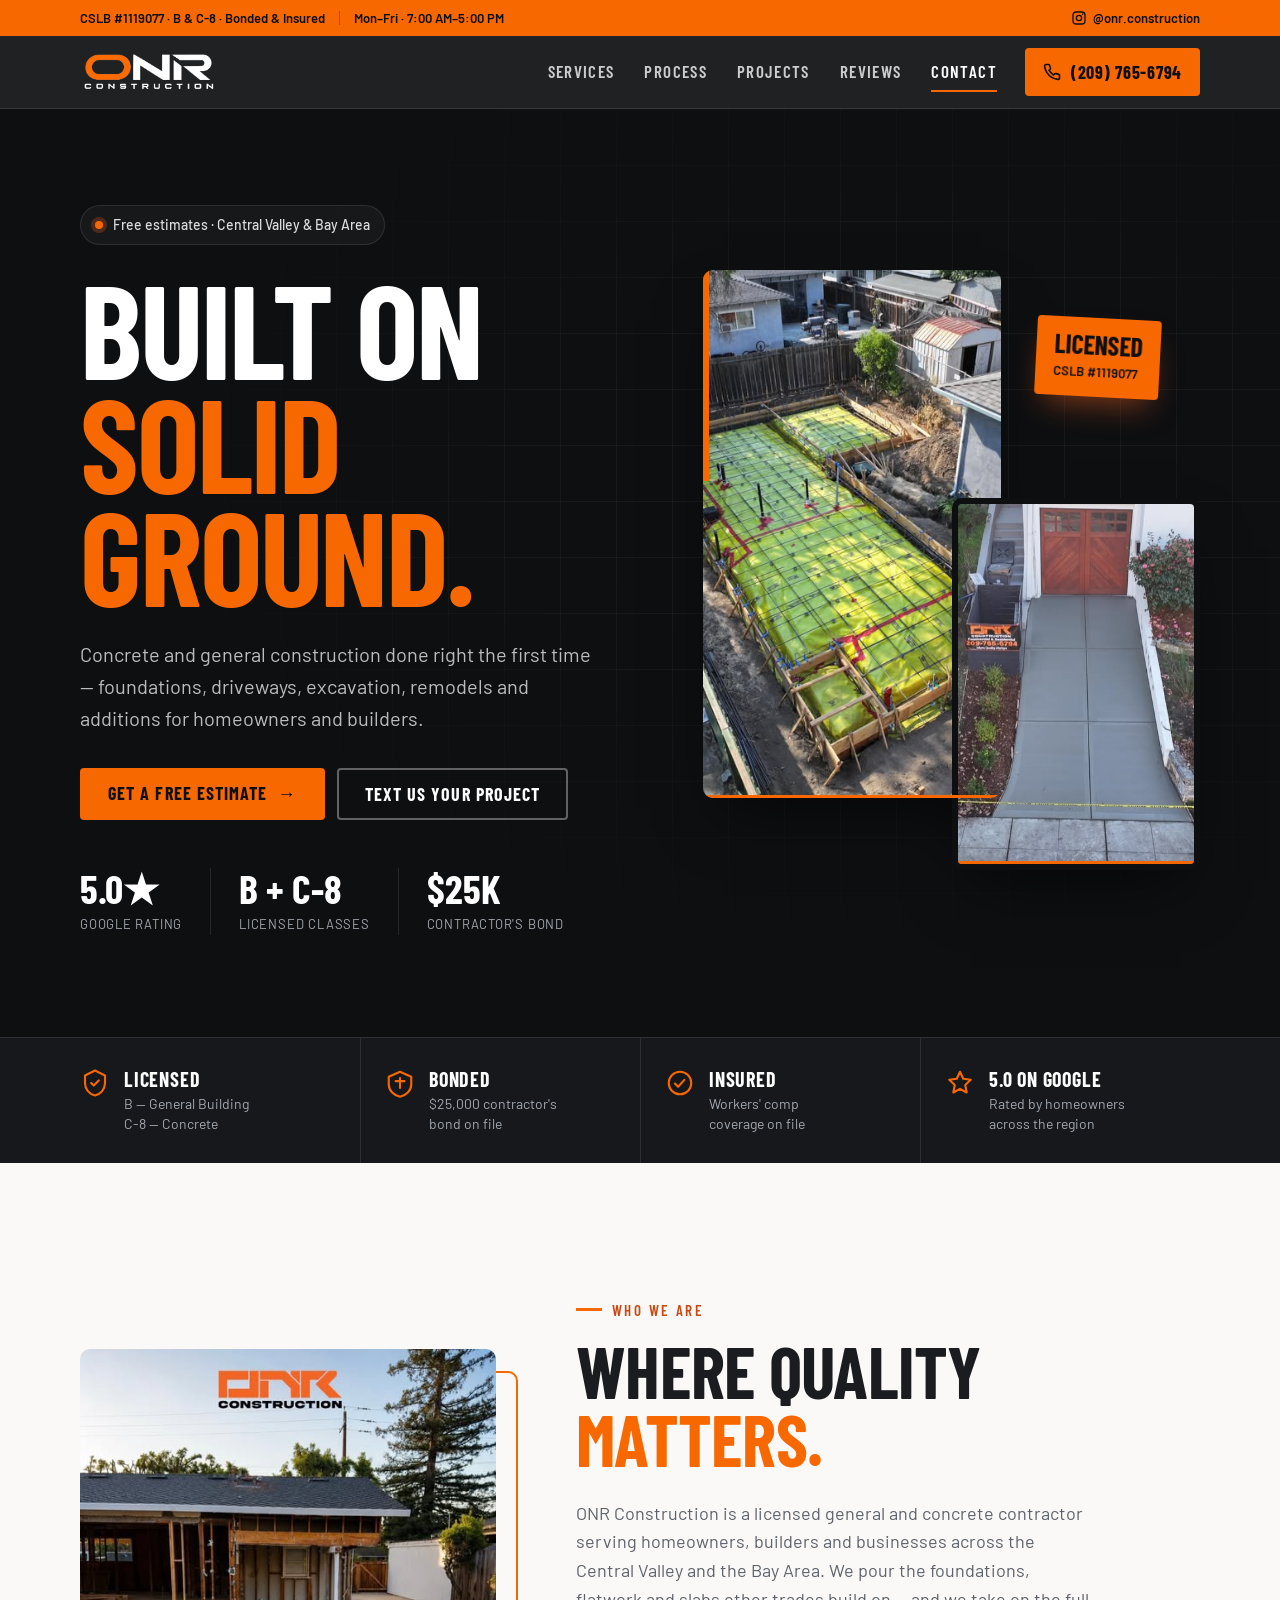
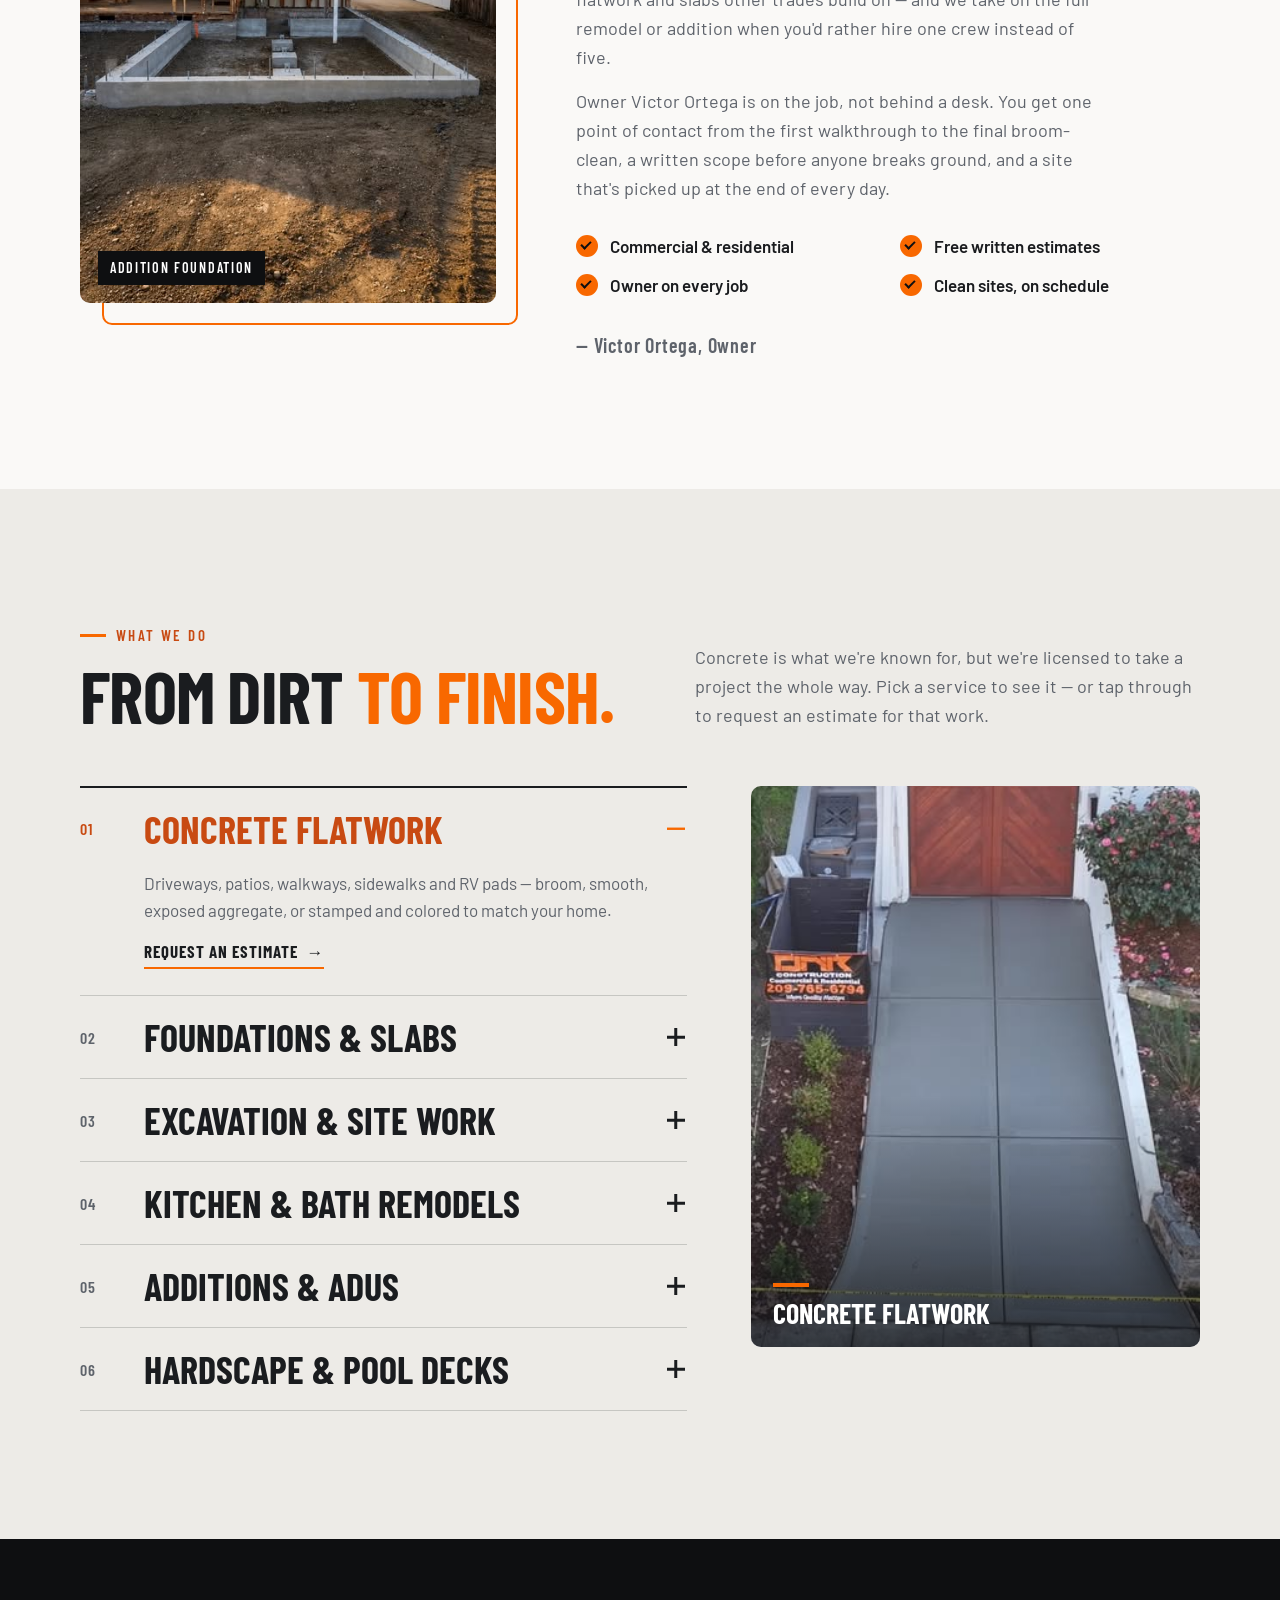
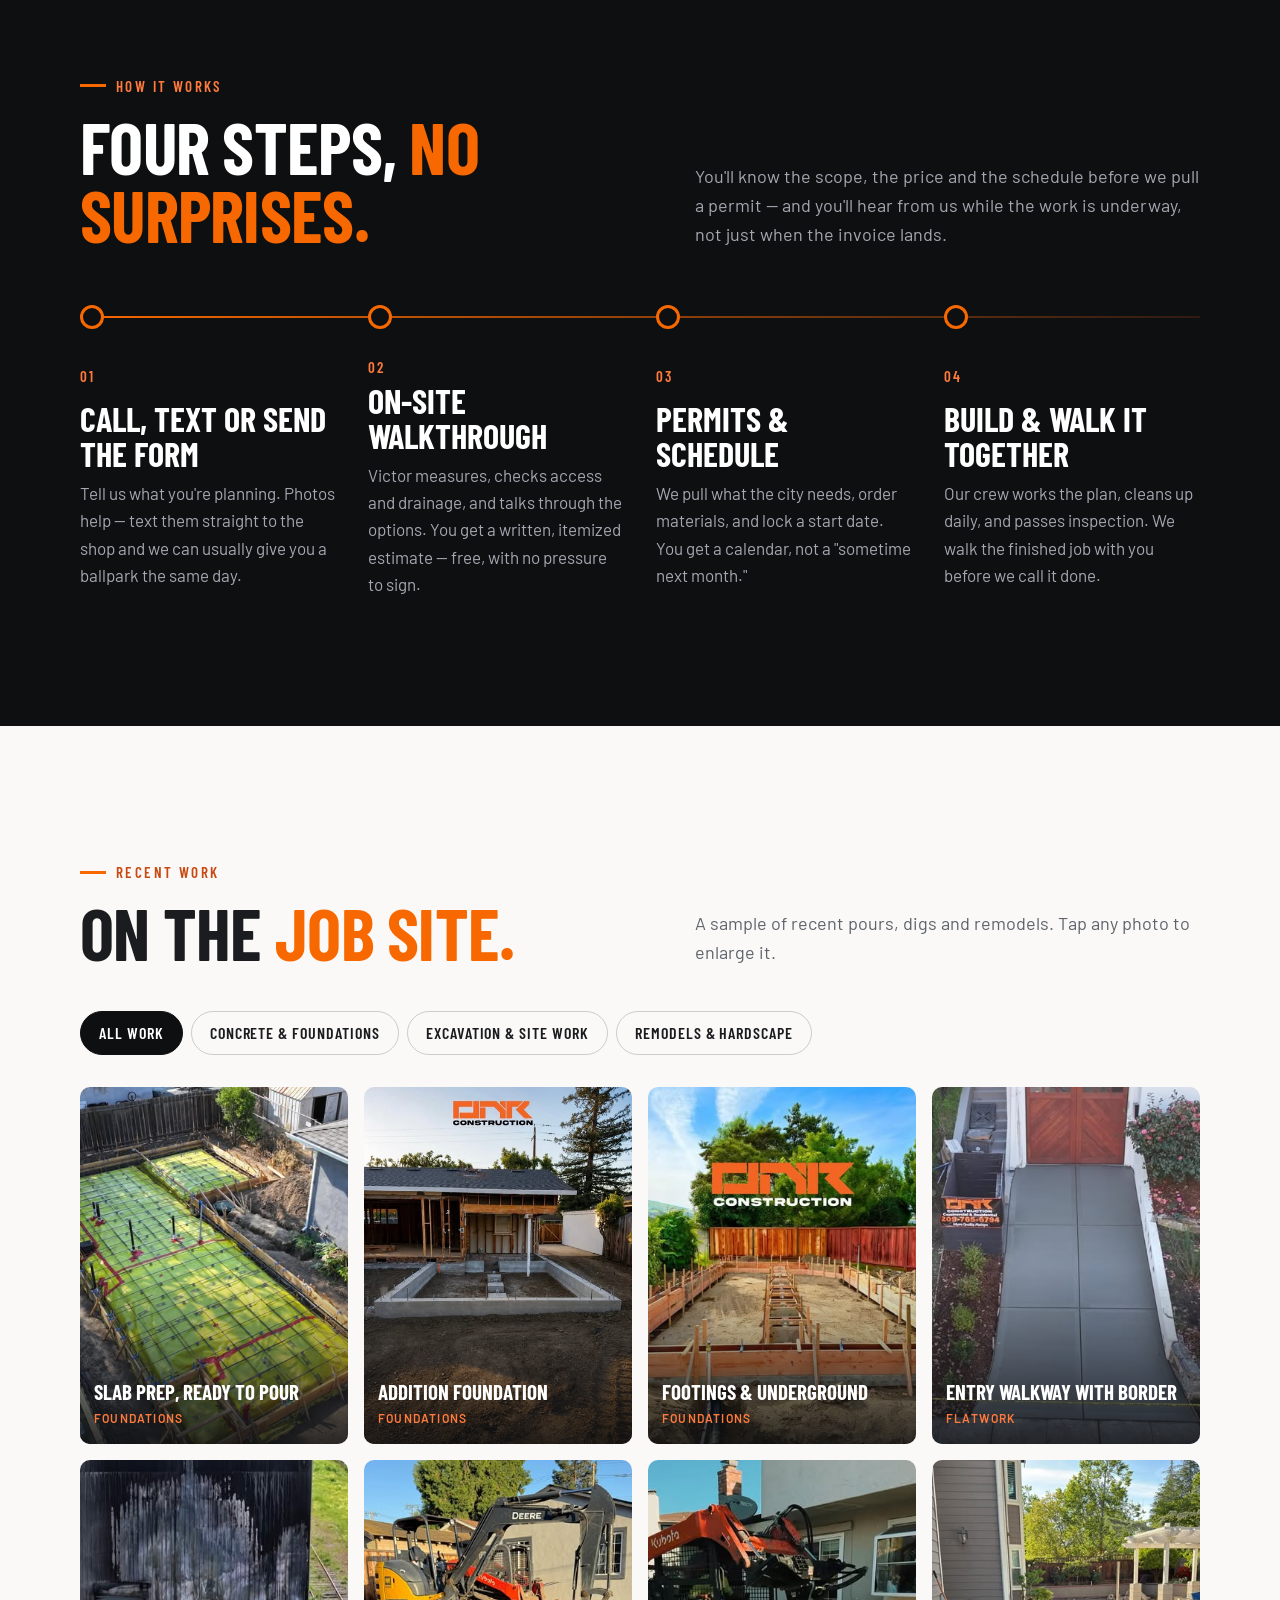
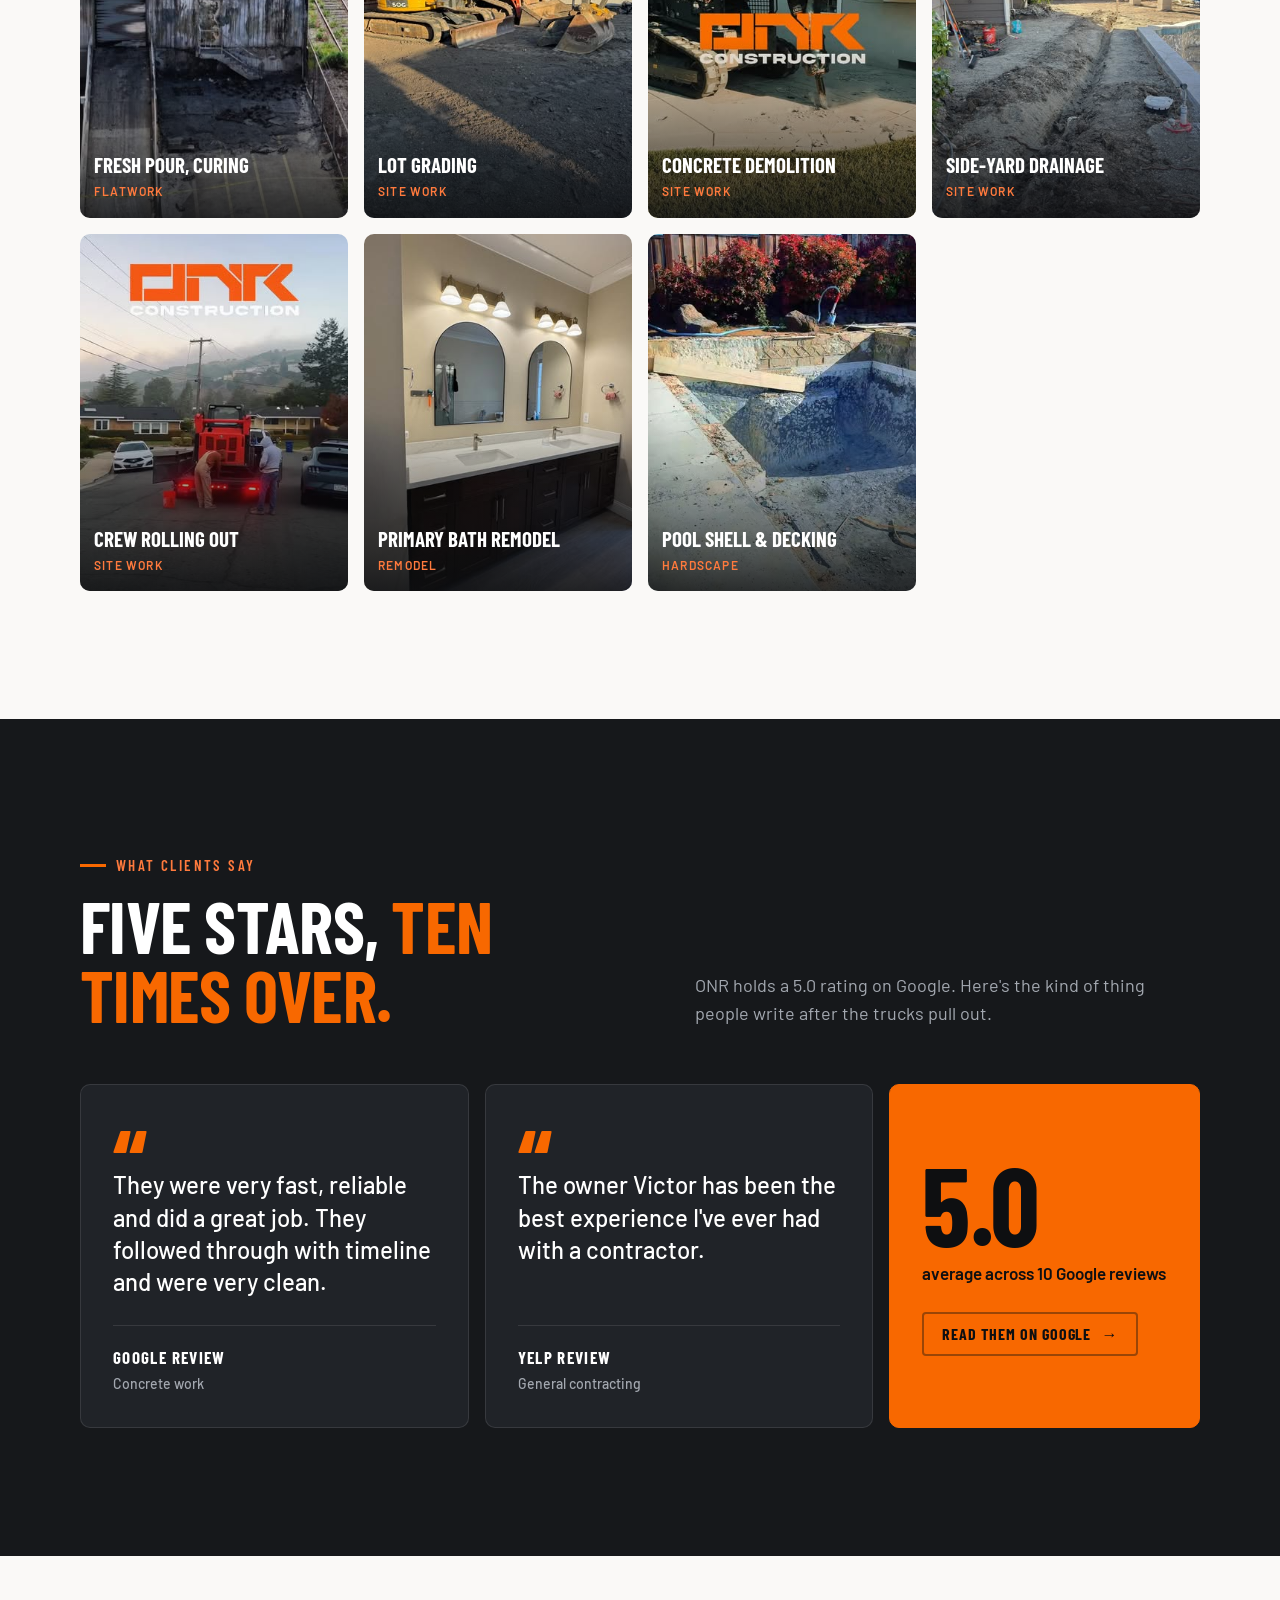
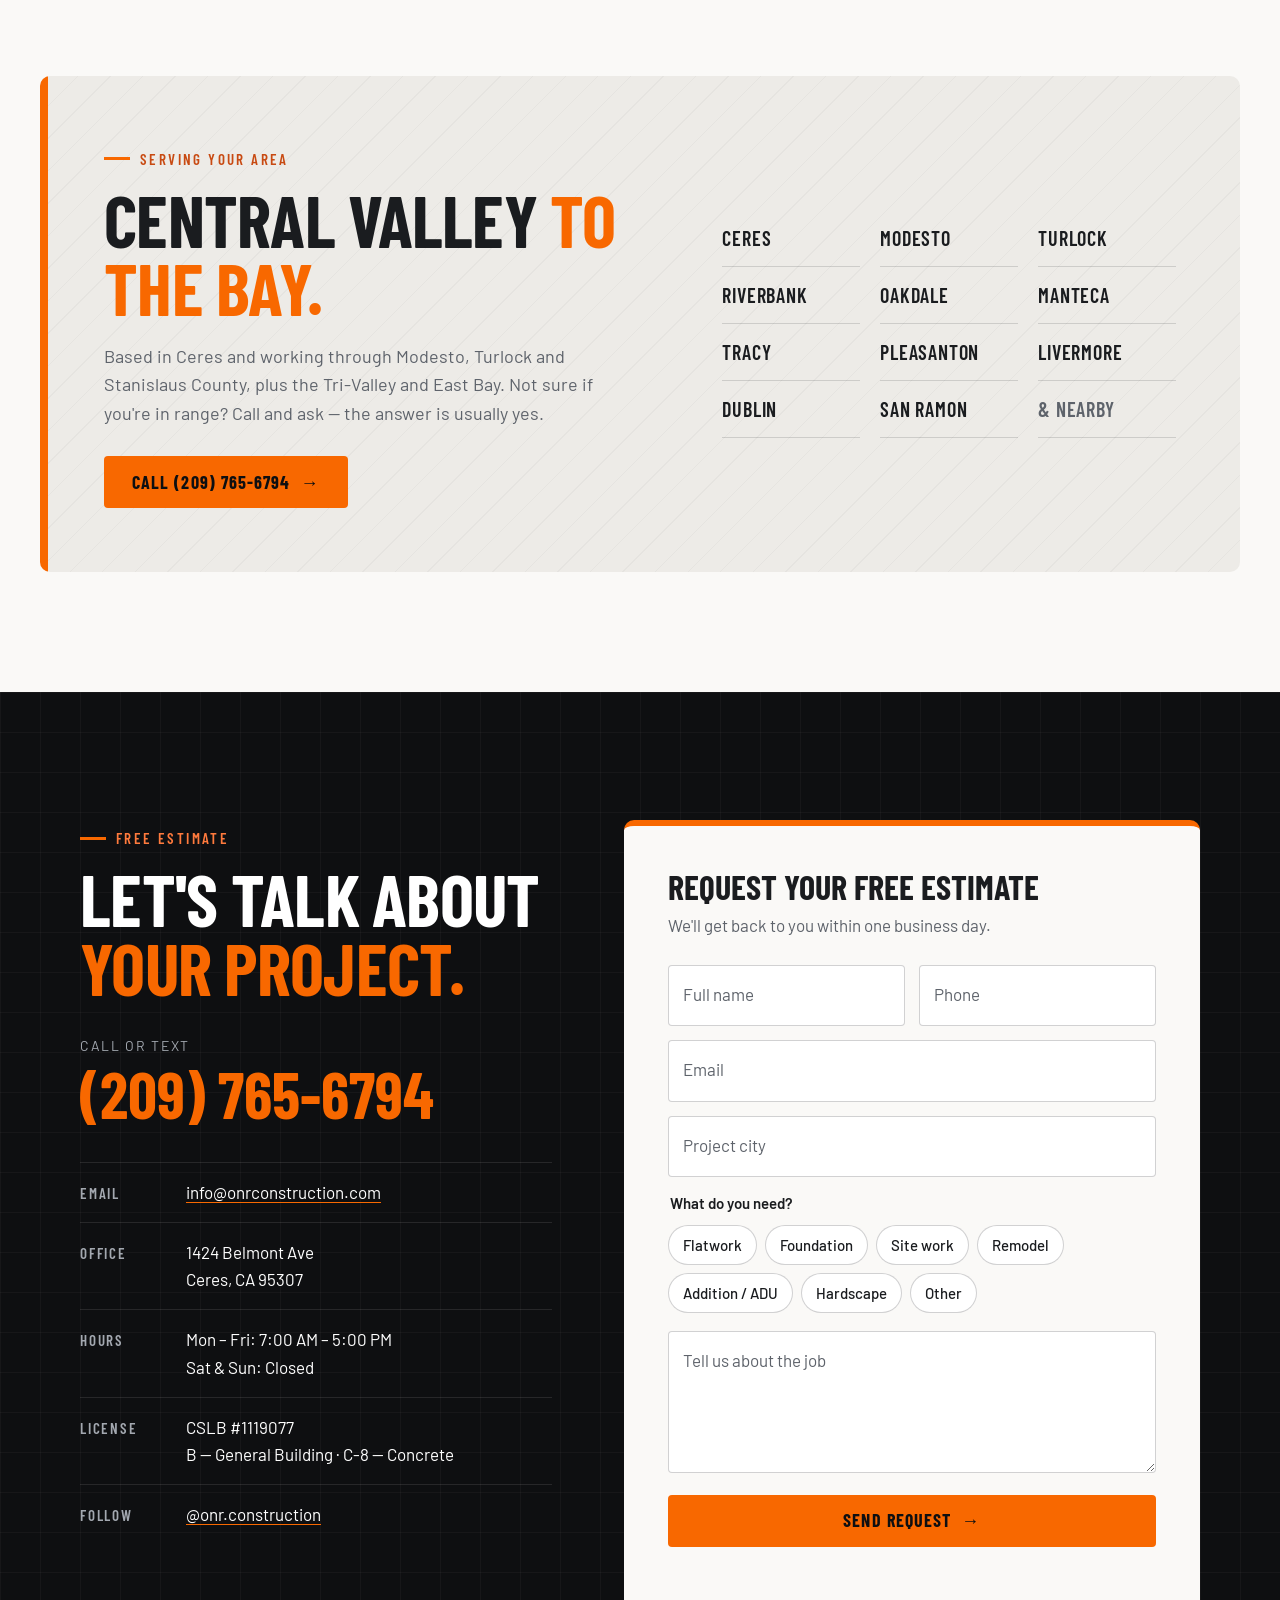
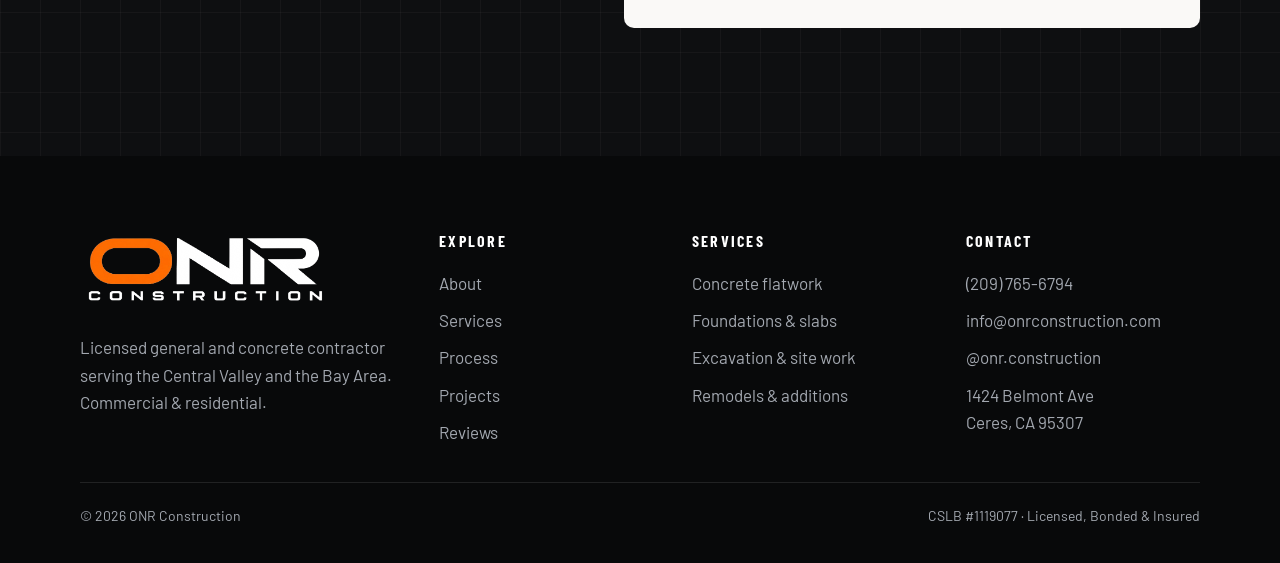
==== index.html @ 5b1f1607 "Use ONR's official logo Victor confirmed the signature logo over the Instagram one. Adds the supplie" ====
<!DOCTYPE html>
<html lang="en">
<head>
<meta charset="UTF-8">
<meta name="viewport" content="width=device-width, initial-scale=1.0">
<title>ONR Construction | Concrete &amp; General Contractor — Ceres, Modesto &amp; the Bay Area</title>
<meta name="description" content="Licensed, bonded and insured general and concrete contractor. Foundations, driveways, stamped concrete, excavation, remodels and additions across the Central Valley and Bay Area. CSLB #1119077. Call (209) 765-6794.">
<meta name="theme-color" content="#0E0F11">
<link rel="icon" href="images/brand/favicon.svg" type="image/svg+xml">
<link rel="preconnect" href="https://fonts.googleapis.com">
<link rel="preconnect" href="https://fonts.gstatic.com" crossorigin>
<link href="https://fonts.googleapis.com/css2?family=Barlow+Condensed:wght@500;600;700&family=Barlow:wght@400;500;600;700&display=swap" rel="stylesheet">
<link rel="stylesheet" href="style.css">
<script>document.documentElement.classList.add('js');</script>
</head>
<body>

<a class="skip-link" href="#main">Skip to content</a>

<!-- ═══════════ STICKY HEADER (utility bar + nav travel together) ═══════════ -->
<div class="topbar" id="topbar">

<div class="utility">
  <div class="wrap utility-inner">
    <span class="utility-lic">CSLB&nbsp;#1119077 &middot; B &amp; C-8 &middot; Bonded &amp; Insured</span>
    <span class="utility-sep" aria-hidden="true"></span>
    <span class="utility-hours">Mon&ndash;Fri &middot; 7:00 AM&ndash;5:00 PM</span>
    <a class="utility-ig" href="https://www.instagram.com/onr.construction/" target="_blank" rel="noopener">
      <svg viewBox="0 0 24 24" aria-hidden="true"><rect x="3" y="3" width="18" height="18" rx="5"/><circle cx="12" cy="12" r="4"/><circle cx="17.5" cy="6.5" r="1.2"/></svg>
      <span>@onr.construction</span>
    </a>
  </div>
</div>

<!-- ═══════════ NAV ═══════════ -->
<header class="nav" id="nav">
  <div class="wrap nav-inner">
    <a href="#top" class="brand" aria-label="ONR Construction, back to top">
      <img class="logo" src="images/brand/logo-white.png" alt="" width="865" height="289">
    </a>

    <nav class="nav-links" aria-label="Main">
      <a href="#services">Services</a>
      <a href="#process">Process</a>
      <a href="#projects">Projects</a>
      <a href="#reviews">Reviews</a>
      <a href="#contact">Contact</a>
    </nav>

    <a href="tel:+12097656794" class="nav-call">
      <svg viewBox="0 0 24 24" aria-hidden="true"><path d="M22 16.92v3a2 2 0 0 1-2.18 2 19.8 19.8 0 0 1-8.63-3.07 19.5 19.5 0 0 1-6-6A19.8 19.8 0 0 1 2.1 4.18 2 2 0 0 1 4.1 2h3a2 2 0 0 1 2 1.72c.13.96.36 1.9.7 2.81a2 2 0 0 1-.45 2.11L8.1 9.9a16 16 0 0 0 6 6l1.27-1.27a2 2 0 0 1 2.11-.45c.9.34 1.85.57 2.81.7A2 2 0 0 1 22 16.92z"/></svg>
      <span>(209) 765-6794</span>
    </a>

    <button class="menu-btn" id="menuBtn" aria-label="Open menu" aria-expanded="false" aria-controls="mobileMenu">
      <span></span><span></span><span></span>
    </button>
  </div>
</header>

</div><!-- /.topbar -->

<div class="mobile-menu" id="mobileMenu" hidden>
  <a href="#services">Services</a>
  <a href="#process">Process</a>
  <a href="#projects">Projects</a>
  <a href="#reviews">Reviews</a>
  <a href="#contact">Contact</a>
  <a href="tel:+12097656794" class="mobile-menu-call">Call (209) 765-6794</a>
</div>

<main id="main">

<!-- ═══════════ HERO ═══════════ -->
<section class="hero" id="top">
  <div class="hero-grid-lines" aria-hidden="true"></div>
  <div class="wrap hero-inner">

    <div class="hero-copy">
      <p class="chip hero-anim"><span class="dot"></span> Free estimates &middot; Central Valley &amp; Bay Area</p>
      <h1 class="hero-title hero-anim">
        <span class="line">Built on</span>
        <span class="line accent">solid ground.</span>
      </h1>
      <p class="hero-sub hero-anim">
        Concrete and general construction done right the first time &mdash; foundations, driveways,
        excavation, remodels and additions for homeowners and builders.
      </p>
      <div class="hero-actions hero-anim">
        <a href="#contact" class="btn btn-orange">Get a free estimate <span class="btn-arrow" aria-hidden="true">&rarr;</span></a>
        <a href="sms:+12097656794" class="btn btn-ghost">Text us your project</a>
      </div>

      <dl class="hero-stats hero-anim">
        <div><dt>5.0&#9733;</dt><dd>Google rating</dd></div>
        <div><dt>B&nbsp;+&nbsp;C-8</dt><dd>Licensed classes</dd></div>
        <div><dt>$25K</dt><dd>Contractor's bond</dd></div>
      </dl>
    </div>

    <div class="hero-art hero-anim">
      <!-- Slideshow: add or remove an <img> to change the rotation. First one loads eagerly. -->
      <figure class="hero-shot hero-shot-a">
        <div class="slides" id="slides" data-hold="6000">
          <img class="is-on" src="images/work/slab-rebar.jpg" alt="" loading="eager" fetchpriority="high">
          <img src="images/work/foundation-addition.jpg" alt="" loading="lazy">
          <img src="images/work/excavation.jpg" alt="" loading="lazy">
          <img src="images/work/footings-forms.jpg" alt="" loading="lazy">
          <img src="images/work/pool-shell.jpg" alt="" loading="lazy">
        </div>
        <span class="slides-bar" aria-hidden="true"><i></i></span>
        <button class="slides-toggle" id="slidesToggle" aria-label="Pause slideshow">
          <svg class="i-pause" viewBox="0 0 24 24" aria-hidden="true"><rect x="6" y="5" width="4" height="14" rx="1"/><rect x="14" y="5" width="4" height="14" rx="1"/></svg>
          <svg class="i-play" viewBox="0 0 24 24" aria-hidden="true"><path d="M7 5l12 7-12 7z"/></svg>
        </button>
      </figure>
      <figure class="hero-shot hero-shot-b">
        <div class="slides" data-hold="6000" data-offset="3000">
          <img class="is-on" src="images/work/walkway.jpg" alt="" loading="eager">
          <img src="images/work/bath-remodel.jpg" alt="" loading="lazy">
          <img src="images/work/demolition.jpg" alt="" loading="lazy">
          <img src="images/work/drainage.jpg" alt="" loading="lazy">
        </div>
        <span class="slides-bar" aria-hidden="true"><i></i></span>
      </figure>
      <span class="hero-badge">
        <strong>Licensed</strong>
        <em>CSLB #1119077</em>
      </span>
    </div>

  </div>
</section>

<!-- ═══════════ CREDENTIAL STRIP ═══════════ -->
<section class="creds" aria-label="Credentials">
  <div class="wrap creds-inner">
    <div class="cred">
      <svg viewBox="0 0 24 24" aria-hidden="true"><path d="M12 2l8 4v6c0 5-3.4 8.9-8 10-4.6-1.1-8-5-8-10V6z"/><path class="tick" d="M9 12l2 2 4-4"/></svg>
      <div><strong>Licensed</strong><span>B &mdash; General Building<br> C-8 &mdash; Concrete</span></div>
    </div>
    <div class="cred">
      <svg viewBox="0 0 24 24" aria-hidden="true"><path d="M3 7l9-4 9 4v6c0 5-3.8 8.9-9 10-5.2-1.1-9-5-9-10z"/><path class="tick" d="M12 8v8M8.5 10.5h7"/></svg>
      <div><strong>Bonded</strong><span>$25,000 contractor's<br> bond on file</span></div>
    </div>
    <div class="cred">
      <svg viewBox="0 0 24 24" aria-hidden="true"><circle cx="12" cy="12" r="9"/><path class="tick" d="M8 12.5l2.5 2.5 5-5.5"/></svg>
      <div><strong>Insured</strong><span>Workers' comp<br> coverage on file</span></div>
    </div>
    <div class="cred">
      <svg viewBox="0 0 24 24" aria-hidden="true"><path d="M12 3l2.6 5.6 6 .8-4.4 4.2 1.1 6-5.3-2.9-5.3 2.9 1.1-6L3.4 9.4l6-.8z"/></svg>
      <div><strong>5.0 on Google</strong><span>Rated by homeowners<br> across the region</span></div>
    </div>
  </div>
</section>

<!-- ═══════════ ABOUT ═══════════ -->
<section class="about wrap" id="about">
  <div class="about-media reveal">
    <img src="images/work/foundation-addition.jpg" alt="Freshly poured concrete foundation and stem walls for a home addition" loading="lazy">
    <span class="about-tag">Addition foundation</span>
  </div>
  <div class="about-copy">
    <p class="eyebrow reveal">Who we are</p>
    <h2 class="section-title reveal">Where quality <em>matters.</em></h2>
    <p class="lede reveal">
      ONR Construction is a licensed general and concrete contractor serving homeowners,
      builders and businesses across the Central Valley and the Bay Area. We pour the
      foundations, flatwork and slabs other trades build on &mdash; and we take on the full
      remodel or addition when you'd rather hire one crew instead of five.
    </p>
    <p class="lede reveal">
      Owner Victor Ortega is on the job, not behind a desk. You get one point of contact
      from the first walkthrough to the final broom-clean, a written scope before anyone
      breaks ground, and a site that's picked up at the end of every day.
    </p>
    <ul class="about-points reveal">
      <li><span aria-hidden="true"></span>Commercial &amp; residential</li>
      <li><span aria-hidden="true"></span>Free written estimates</li>
      <li><span aria-hidden="true"></span>Owner on every job</li>
      <li><span aria-hidden="true"></span>Clean sites, on schedule</li>
    </ul>
    <p class="signoff reveal">&mdash; Victor Ortega, Owner</p>
  </div>
</section>

<!-- ═══════════ SERVICES ═══════════ -->
<section class="services" id="services">
  <div class="wrap">
    <div class="section-head reveal">
      <div>
        <p class="eyebrow">What we do</p>
        <h2 class="section-title">From dirt <em>to finish.</em></h2>
      </div>
      <p class="section-lede">
        Concrete is what we're known for, but we're licensed to take a project the whole way.
        Pick a service to see it &mdash; or tap through to request an estimate for that work.
      </p>
    </div>

    <div class="svc" id="svc">
      <ol class="svc-list" id="svcList">
        <li class="svc-item is-active" data-img="images/work/walkway.jpg" data-service="Concrete Flatwork">
          <button type="button" class="svc-btn" aria-expanded="true">
            <span class="svc-num">01</span>
            <span class="svc-name">Concrete Flatwork</span>
            <span class="svc-plus" aria-hidden="true"></span>
          </button>
          <div class="svc-panel"><div class="svc-panel-inner">
            <p>Driveways, patios, walkways, sidewalks and RV pads &mdash; broom, smooth, exposed
               aggregate, or stamped and colored to match your home.</p>
            <a href="#contact" class="svc-cta" data-service="Concrete Flatwork">Request an estimate <span aria-hidden="true">&rarr;</span></a>
          </div></div>
        </li>
        <li class="svc-item" data-img="images/work/slab-rebar.jpg" data-service="Foundations &amp; Slabs">
          <button type="button" class="svc-btn" aria-expanded="false">
            <span class="svc-num">02</span>
            <span class="svc-name">Foundations &amp; Slabs</span>
            <span class="svc-plus" aria-hidden="true"></span>
          </button>
          <div class="svc-panel"><div class="svc-panel-inner">
            <p>Footings, stem walls, grade beams and slab-on-grade. Formed, tied, vapor-barriered
               and inspected &mdash; ready for framing on the day we said it would be.</p>
            <a href="#contact" class="svc-cta" data-service="Foundations &amp; Slabs">Request an estimate <span aria-hidden="true">&rarr;</span></a>
          </div></div>
        </li>
        <li class="svc-item" data-img="images/work/excavation.jpg" data-service="Excavation &amp; Site Work">
          <button type="button" class="svc-btn" aria-expanded="false">
            <span class="svc-num">03</span>
            <span class="svc-name">Excavation &amp; Site Work</span>
            <span class="svc-plus" aria-hidden="true"></span>
          </button>
          <div class="svc-panel"><div class="svc-panel-inner">
            <p>Grading, trenching, underground utilities, drainage, demolition and haul-off.
               Our own excavator and skid steers, so the schedule is ours to keep.</p>
            <a href="#contact" class="svc-cta" data-service="Excavation &amp; Site Work">Request an estimate <span aria-hidden="true">&rarr;</span></a>
          </div></div>
        </li>
        <li class="svc-item" data-img="images/work/bath-remodel.jpg" data-service="Kitchen &amp; Bath Remodels">
          <button type="button" class="svc-btn" aria-expanded="false">
            <span class="svc-num">04</span>
            <span class="svc-name">Kitchen &amp; Bath Remodels</span>
            <span class="svc-plus" aria-hidden="true"></span>
          </button>
          <div class="svc-panel"><div class="svc-panel-inner">
            <p>Full gut-and-rebuild or a targeted refresh &mdash; layout, cabinetry, tile,
               counters, lighting and fixtures, coordinated end to end.</p>
            <a href="#contact" class="svc-cta" data-service="Kitchen &amp; Bath Remodels">Request an estimate <span aria-hidden="true">&rarr;</span></a>
          </div></div>
        </li>
        <li class="svc-item" data-img="images/work/footings-forms.jpg" data-service="Additions &amp; ADUs">
          <button type="button" class="svc-btn" aria-expanded="false">
            <span class="svc-num">05</span>
            <span class="svc-name">Additions &amp; ADUs</span>
            <span class="svc-plus" aria-hidden="true"></span>
          </button>
          <div class="svc-panel"><div class="svc-panel-inner">
            <p>Room additions, garage conversions and accessory dwelling units &mdash; from the
               foundation up, with permits and inspections handled.</p>
            <a href="#contact" class="svc-cta" data-service="Additions &amp; ADUs">Request an estimate <span aria-hidden="true">&rarr;</span></a>
          </div></div>
        </li>
        <li class="svc-item" data-img="images/work/pool-shell.jpg" data-service="Hardscape &amp; Pool Decks">
          <button type="button" class="svc-btn" aria-expanded="false">
            <span class="svc-num">06</span>
            <span class="svc-name">Hardscape &amp; Pool Decks</span>
            <span class="svc-plus" aria-hidden="true"></span>
          </button>
          <div class="svc-panel"><div class="svc-panel-inner">
            <p>Retaining walls, steps, footings for patio covers, and the concrete decking
               that finishes a pool or outdoor living space.</p>
            <a href="#contact" class="svc-cta" data-service="Hardscape &amp; Pool Decks">Request an estimate <span aria-hidden="true">&rarr;</span></a>
          </div></div>
        </li>
      </ol>

      <div class="svc-preview reveal" aria-hidden="true">
        <img id="svcImg" src="images/work/walkway.jpg" alt="">
        <span class="svc-preview-label" id="svcLabel">Concrete Flatwork</span>
      </div>
    </div>
  </div>
</section>

<!-- ═══════════ PROCESS ═══════════ -->
<section class="process" id="process">
  <div class="wrap">
    <div class="section-head reveal">
      <div>
        <p class="eyebrow eyebrow-light">How it works</p>
        <h2 class="section-title">Four steps, <em>no surprises.</em></h2>
      </div>
      <p class="section-lede">
        You'll know the scope, the price and the schedule before we pull a permit &mdash;
        and you'll hear from us while the work is underway, not just when the invoice lands.
      </p>
    </div>

    <ol class="timeline">
      <li class="tl-item reveal">
        <span class="tl-dot" aria-hidden="true"></span>
        <span class="tl-num">01</span>
        <div class="tl-body">
          <h3>Call, text or send the form</h3>
          <p>Tell us what you're planning. Photos help &mdash; text them straight to the shop and
             we can usually give you a ballpark the same day.</p>
        </div>
      </li>
      <li class="tl-item reveal">
        <span class="tl-dot" aria-hidden="true"></span>
        <span class="tl-num">02</span>
        <div class="tl-body">
          <h3>On-site walkthrough</h3>
          <p>Victor measures, checks access and drainage, and talks through the options. You get a
             written, itemized estimate &mdash; free, with no pressure to sign.</p>
        </div>
      </li>
      <li class="tl-item reveal">
        <span class="tl-dot" aria-hidden="true"></span>
        <span class="tl-num">03</span>
        <div class="tl-body">
          <h3>Permits &amp; schedule</h3>
          <p>We pull what the city needs, order materials, and lock a start date. You get a
             calendar, not a "sometime next month."</p>
        </div>
      </li>
      <li class="tl-item reveal">
        <span class="tl-dot" aria-hidden="true"></span>
        <span class="tl-num">04</span>
        <div class="tl-body">
          <h3>Build &amp; walk it together</h3>
          <p>Our crew works the plan, cleans up daily, and passes inspection. We walk the finished
             job with you before we call it done.</p>
        </div>
      </li>
    </ol>
  </div>
</section>

<!-- ═══════════ PROJECTS ═══════════ -->
<!-- Photos live in images/work/. To add one: drop the jpg in, copy a .proj block, set
     data-cat to concrete | sitework | remodel, and update the src, alt and caption. -->
<section class="projects" id="projects">
  <div class="wrap">
    <div class="section-head reveal">
      <div>
        <p class="eyebrow">Recent work</p>
        <h2 class="section-title">On the <em>job site.</em></h2>
      </div>
      <p class="section-lede">A sample of recent pours, digs and remodels. Tap any photo to enlarge it.</p>
    </div>

    <div class="filters reveal" role="group" aria-label="Filter projects">
      <button class="filter is-on" data-cat="all">All work</button>
      <button class="filter" data-cat="concrete">Concrete &amp; Foundations</button>
      <button class="filter" data-cat="sitework">Excavation &amp; Site Work</button>
      <button class="filter" data-cat="remodel">Remodels &amp; Hardscape</button>
    </div>

    <div class="proj-grid" id="projGrid">
      <button class="proj reveal" data-cat="concrete" data-full="images/work/slab-rebar.jpg">
        <img src="images/work/slab-rebar.jpg" alt="Aerial view of a formed slab with rebar grid and vapor barrier ready for a pour" loading="lazy">
        <span class="proj-cap"><strong>Slab prep, ready to pour</strong><em>Foundations</em></span>
      </button>
      <button class="proj reveal" data-cat="concrete" data-full="images/work/foundation-addition.jpg">
        <img src="images/work/foundation-addition.jpg" alt="Poured concrete foundation and stem walls for a home addition" loading="lazy">
        <span class="proj-cap"><strong>Addition foundation</strong><em>Foundations</em></span>
      </button>
      <button class="proj reveal" data-cat="concrete" data-full="images/work/footings-forms.jpg">
        <img src="images/work/footings-forms.jpg" alt="Formed footings with rebar and underground plumbing before a foundation pour" loading="lazy">
        <span class="proj-cap"><strong>Footings &amp; underground</strong><em>Foundations</em></span>
      </button>
      <button class="proj reveal" data-cat="concrete" data-full="images/work/walkway.jpg">
        <img src="images/work/walkway.jpg" alt="Finished concrete walkway with a contrasting brick-red border alongside a house" loading="lazy">
        <span class="proj-cap"><strong>Entry walkway with border</strong><em>Flatwork</em></span>
      </button>
      <button class="proj reveal" data-cat="concrete" data-full="images/work/fresh-pour.jpg">
        <img src="images/work/fresh-pour.jpg" alt="Freshly placed concrete curing between forms on a sloped site" loading="lazy">
        <span class="proj-cap"><strong>Fresh pour, curing</strong><em>Flatwork</em></span>
      </button>
      <button class="proj reveal" data-cat="sitework" data-full="images/work/excavation.jpg">
        <img src="images/work/excavation.jpg" alt="Excavator and skid steer grading a residential lot" loading="lazy">
        <span class="proj-cap"><strong>Lot grading</strong><em>Site work</em></span>
      </button>
      <button class="proj reveal" data-cat="sitework" data-full="images/work/demolition.jpg">
        <img src="images/work/demolition.jpg" alt="Track loader with a hydraulic breaker attachment removing old concrete beside a house" loading="lazy">
        <span class="proj-cap"><strong>Concrete demolition</strong><em>Site work</em></span>
      </button>
      <button class="proj reveal" data-cat="sitework" data-full="images/work/drainage.jpg">
        <img src="images/work/drainage.jpg" alt="Side yard trenched for drainage lines next to a patio cover" loading="lazy">
        <span class="proj-cap"><strong>Side-yard drainage</strong><em>Site work</em></span>
      </button>
      <button class="proj reveal" data-cat="sitework" data-full="images/work/site-crew.jpg">
        <img src="images/work/site-crew.jpg" alt="ONR Construction crew loading a skid steer on a residential street" loading="lazy">
        <span class="proj-cap"><strong>Crew rolling out</strong><em>Site work</em></span>
      </button>
      <button class="proj reveal" data-cat="remodel" data-full="images/work/bath-remodel.jpg">
        <img src="images/work/bath-remodel.jpg" alt="Remodeled bathroom with a double vanity, dark cabinetry and arched mirrors" loading="lazy">
        <span class="proj-cap"><strong>Primary bath remodel</strong><em>Remodel</em></span>
      </button>
      <button class="proj reveal" data-cat="remodel" data-full="images/work/pool-shell.jpg">
        <img src="images/work/pool-shell.jpg" alt="Pool shell and raised bond beam under construction in a backyard" loading="lazy">
        <span class="proj-cap"><strong>Pool shell &amp; decking</strong><em>Hardscape</em></span>
      </button>
    </div>
    <p class="proj-empty" id="projEmpty" hidden>Nothing in that category yet &mdash; check back soon.</p>
  </div>
</section>

<!-- ═══════════ REVIEWS ═══════════ -->
<!-- These two quotes are excerpts from real published reviews (Google and Yelp).
     Victor should confirm the wording and add reviewer first names before this goes live. -->
<section class="reviews" id="reviews">
  <div class="wrap">
    <div class="section-head reveal">
      <div>
        <p class="eyebrow eyebrow-light">What clients say</p>
        <h2 class="section-title">Five stars, <em>ten times over.</em></h2>
      </div>
      <p class="section-lede">
        ONR holds a 5.0 rating on Google. Here's the kind of thing people write after the
        trucks pull out.
      </p>
    </div>

    <div class="quotes">
      <figure class="quote reveal">
        <span class="quote-mark" aria-hidden="true">&ldquo;</span>
        <blockquote><p>They were very fast, reliable and did a great job. They followed through with timeline and were very clean.</p></blockquote>
        <figcaption>Google review <span>Concrete work</span></figcaption>
      </figure>
      <figure class="quote reveal">
        <span class="quote-mark" aria-hidden="true">&ldquo;</span>
        <blockquote><p>The owner Victor has been the best experience I've ever had with a contractor.</p></blockquote>
        <figcaption>Yelp review <span>General contracting</span></figcaption>
      </figure>
      <figure class="quote quote-cta reveal">
        <p class="quote-cta-big">5.0</p>
        <p class="quote-cta-sub">average across 10 Google reviews</p>
        <a class="btn btn-ghost btn-sm" href="https://g.co/kgs/r6RykFx" target="_blank" rel="noopener">Read them on Google <span aria-hidden="true">&rarr;</span></a>
      </figure>
    </div>
  </div>
</section>

<!-- ═══════════ CTA BAND ═══════════ -->
<section class="band">
  <div class="wrap band-inner reveal">
    <div class="band-copy">
      <p class="eyebrow">Serving your area</p>
      <h2 class="section-title">Central Valley <em>to the Bay.</em></h2>
      <p class="section-lede">
        Based in Ceres and working through Modesto, Turlock and Stanislaus County, plus
        the Tri-Valley and East Bay. Not sure if you're in range? Call and ask &mdash; the
        answer is usually yes.
      </p>
      <a href="tel:+12097656794" class="btn btn-orange">Call (209) 765-6794 <span class="btn-arrow" aria-hidden="true">&rarr;</span></a>
    </div>
    <ul class="band-areas">
      <li>Ceres</li><li>Modesto</li><li>Turlock</li><li>Riverbank</li>
      <li>Oakdale</li><li>Manteca</li><li>Tracy</li><li>Pleasanton</li>
      <li>Livermore</li><li>Dublin</li><li>San Ramon</li><li>&amp; nearby</li>
    </ul>
  </div>
</section>

<!-- ═══════════ CONTACT ═══════════ -->
<section class="contact" id="contact">
  <div class="wrap contact-grid">

    <div class="contact-info reveal">
      <p class="eyebrow eyebrow-light">Free estimate</p>
      <h2 class="section-title">Let's talk about <em>your project.</em></h2>
      <p class="call-label">Call or text</p>
      <a class="call-number" href="tel:+12097656794">(209) 765-6794</a>

      <dl class="contact-list">
        <div><dt>Email</dt><dd><a href="mailto:info@onrconstruction.com">info@onrconstruction.com</a></dd></div>
        <div><dt>Office</dt><dd>1424 Belmont Ave<br>Ceres, CA 95307</dd></div>
        <div><dt>Hours</dt><dd>Mon &ndash; Fri: 7:00 AM &ndash; 5:00 PM<br>Sat &amp; Sun: Closed</dd></div>
        <div><dt>License</dt><dd>CSLB #1119077<br>B &mdash; General Building &middot; C-8 &mdash; Concrete</dd></div>
        <div><dt>Follow</dt><dd><a href="https://www.instagram.com/onr.construction/" target="_blank" rel="noopener">@onr.construction</a></dd></div>
      </dl>
    </div>

    <!-- Submissions are emailed via FormSubmit (formsubmit.co).
         Set FORM_EMAIL in script.js to the address that should receive them. -->
    <form class="form-card reveal" id="contactForm" novalidate>
      <h3>Request your free estimate</h3>
      <p class="form-note">We'll get back to you within one business day.</p>

      <input type="text" name="_honey" class="hp" tabindex="-1" autocomplete="off" aria-hidden="true">

      <div class="field-row">
        <div class="field">
          <input id="f-name" name="Name" type="text" placeholder=" " autocomplete="name" required>
          <label for="f-name">Full name</label>
        </div>
        <div class="field">
          <input id="f-phone" name="Phone" type="tel" placeholder=" " autocomplete="tel">
          <label for="f-phone">Phone</label>
        </div>
      </div>

      <div class="field">
        <input id="f-email" name="email" type="email" placeholder=" " autocomplete="email" required>
        <label for="f-email">Email</label>
      </div>

      <div class="field">
        <input id="f-city" name="City" type="text" placeholder=" " autocomplete="address-level2">
        <label for="f-city">Project city</label>
      </div>

      <fieldset class="pills">
        <legend>What do you need?</legend>
        <label><input type="radio" name="Service" value="Concrete Flatwork"><span>Flatwork</span></label>
        <label><input type="radio" name="Service" value="Foundations &amp; Slabs"><span>Foundation</span></label>
        <label><input type="radio" name="Service" value="Excavation &amp; Site Work"><span>Site work</span></label>
        <label><input type="radio" name="Service" value="Kitchen &amp; Bath Remodels"><span>Remodel</span></label>
        <label><input type="radio" name="Service" value="Additions &amp; ADUs"><span>Addition / ADU</span></label>
        <label><input type="radio" name="Service" value="Hardscape &amp; Pool Decks"><span>Hardscape</span></label>
        <label><input type="radio" name="Service" value="Other"><span>Other</span></label>
      </fieldset>

      <div class="field">
        <textarea id="f-message" name="Message" rows="4" placeholder=" "></textarea>
        <label for="f-message">Tell us about the job</label>
      </div>

      <button type="submit" class="btn btn-orange btn-block" id="formButton">Send request <span class="btn-arrow" aria-hidden="true">&rarr;</span></button>
      <p class="form-status" id="formStatus" role="status"></p>
    </form>

  </div>
</section>

</main>

<!-- ═══════════ FOOTER ═══════════ -->
<footer class="footer">
  <div class="wrap">
    <div class="footer-top">
      <div class="footer-brand">
        <img class="logo logo-lg" src="images/brand/logo-white.png" alt="ONR Construction" width="865" height="289">
        <p>Licensed general and concrete contractor serving the Central Valley and the Bay Area. Commercial &amp; residential.</p>
      </div>
      <div class="footer-col">
        <h4>Explore</h4>
        <a href="#about">About</a>
        <a href="#services">Services</a>
        <a href="#process">Process</a>
        <a href="#projects">Projects</a>
        <a href="#reviews">Reviews</a>
      </div>
      <div class="footer-col">
        <h4>Services</h4>
        <a href="#services">Concrete flatwork</a>
        <a href="#services">Foundations &amp; slabs</a>
        <a href="#services">Excavation &amp; site work</a>
        <a href="#services">Remodels &amp; additions</a>
      </div>
      <div class="footer-col">
        <h4>Contact</h4>
        <a href="tel:+12097656794">(209) 765-6794</a>
        <a href="mailto:info@onrconstruction.com">info@onrconstruction.com</a>
        <a href="https://www.instagram.com/onr.construction/" target="_blank" rel="noopener">@onr.construction</a>
        <span>1424 Belmont Ave<br>Ceres, CA 95307</span>
      </div>
    </div>

    <div class="footer-bottom">
      <span>&copy; <span id="year">2026</span> ONR Construction</span>
      <span>CSLB #1119077 &middot; Licensed, Bonded &amp; Insured</span>
    </div>
  </div>
</footer>

<!-- Mobile quick actions -->
<div class="action-bar" id="actionBar">
  <a href="tel:+12097656794"><svg viewBox="0 0 24 24" aria-hidden="true"><path d="M22 16.92v3a2 2 0 0 1-2.18 2 19.8 19.8 0 0 1-8.63-3.07 19.5 19.5 0 0 1-6-6A19.8 19.8 0 0 1 2.1 4.18 2 2 0 0 1 4.1 2h3a2 2 0 0 1 2 1.72c.13.96.36 1.9.7 2.81a2 2 0 0 1-.45 2.11L8.1 9.9a16 16 0 0 0 6 6l1.27-1.27a2 2 0 0 1 2.11-.45c.9.34 1.85.57 2.81.7A2 2 0 0 1 22 16.92z"/></svg>Call</a>
  <a href="sms:+12097656794"><svg viewBox="0 0 24 24" aria-hidden="true"><path d="M21 15a2 2 0 0 1-2 2H7l-4 4V5a2 2 0 0 1 2-2h14a2 2 0 0 1 2 2z"/></svg>Text</a>
  <a href="#contact" class="action-main">Free estimate</a>
</div>

<!-- Photo viewer -->
<dialog class="viewer" id="viewer" aria-label="Project photo">
  <img id="viewerImg" src="" alt="">
  <p class="viewer-cap" id="viewerCap"></p>
  <button class="viewer-btn viewer-close" id="viewerClose" aria-label="Close">&#10005;</button>
  <button class="viewer-btn viewer-prev" id="viewerPrev" aria-label="Previous photo">&larr;</button>
  <button class="viewer-btn viewer-next" id="viewerNext" aria-label="Next photo">&rarr;</button>
</dialog>

<script src="script.js"></script>
</body>
</html>
---- style.css ----
/* ─────────────────────────────────────────────
   ONR Construction
   Brand colors live here. Orange is sampled from the ONR logo.
   ───────────────────────────────────────────── */
:root {
  --orange: #F86800;   /* sampled from the official logo file */
  --orange-hi: #FF7A3D;      /* orange text on dark backgrounds */
  --orange-deep: #C84A12;    /* orange text on light backgrounds */
  --ink: #0E0F11;
  --ink-2: #16181B;
  --ink-3: #202328;
  --line-dark: rgba(255,255,255,.1);
  --concrete: #EDEBE7;       /* warm light section background */
  --concrete-2: #E2DFD9;
  --paper: #FAF9F7;
  --text: #1A1C1F;
  --muted: #5E636B;
  --muted-light: #A3A8B0;
  --white: #fff;

  --display: "Barlow Condensed", "Arial Narrow", sans-serif;
  --body: "Barlow", system-ui, -apple-system, "Segoe UI", sans-serif;

  --wrap: 1200px;
  --gutter: clamp(16px, 4vw, 40px);
  --radius: 4px;
  --radius-lg: 10px;
  --ease: cubic-bezier(.2,.7,.2,1);
}

*, *::before, *::after { box-sizing: border-box; }
html { scroll-behavior: smooth; scroll-padding-top: 116px; -webkit-text-size-adjust: 100%; }
body {
  margin: 0;
  background: var(--paper);
  color: var(--text);
  font-family: var(--body);
  font-size: 17px;
  line-height: 1.6;
  -webkit-font-smoothing: antialiased;
  overflow-x: hidden;
}
img { display: block; max-width: 100%; }
a { color: inherit; }
button { font: inherit; color: inherit; cursor: pointer; }
:focus-visible { outline: 3px solid var(--orange); outline-offset: 3px; }

.wrap { width: 100%; max-width: var(--wrap); margin: 0 auto; padding: 0 var(--gutter); }

.skip-link {
  position: absolute; left: 12px; top: -60px; z-index: 200;
  background: var(--orange); color: var(--ink); padding: 10px 16px; font-weight: 700;
}
.skip-link:focus { top: 12px; }

/* ── Type ─────────────────────────────── */
.eyebrow {
  display: inline-flex; align-items: center; gap: 10px;
  margin: 0 0 14px;
  font-family: var(--display); font-weight: 600;
  font-size: 15px; letter-spacing: .16em; text-transform: uppercase;
  color: var(--orange-deep);
}
.eyebrow::before { content: ""; width: 26px; height: 3px; background: var(--orange); }
.eyebrow-light { color: var(--orange-hi); }

.section-title {
  margin: 0;
  font-family: var(--display); font-weight: 700;
  font-size: clamp(40px, 6vw, 72px);
  line-height: .95; letter-spacing: -.01em; text-transform: uppercase;
}
.section-title em { font-style: normal; color: var(--orange); }

.section-lede, .lede { margin: 0; color: var(--muted); font-size: 18px; max-width: 52ch; }

.section-head {
  display: grid; gap: 22px 60px; align-items: end;
  grid-template-columns: 1fr;
  margin-bottom: clamp(36px, 5vw, 56px);
}
@media (min-width: 900px) { .section-head { grid-template-columns: 1.1fr 1fr; } }

/* ── Buttons ──────────────────────────── */
.btn {
  display: inline-flex; align-items: center; justify-content: center; gap: 10px;
  min-height: 52px; padding: 0 26px;
  border: 2px solid transparent; border-radius: var(--radius);
  font-family: var(--display); font-weight: 700; font-size: 18px;
  letter-spacing: .06em; text-transform: uppercase; text-decoration: none;
  transition: background .2s, color .2s, border-color .2s, transform .2s var(--ease);
}
.btn:active { transform: translateY(1px); }
.btn-arrow { transition: transform .25s var(--ease); }
.btn:hover .btn-arrow { transform: translateX(4px); }
.btn-orange { background: var(--orange); color: var(--ink); }
.btn-orange:hover { background: var(--orange-hi); }
.btn-ghost { border-color: rgba(255,255,255,.35); color: var(--white); }
.btn-ghost:hover { border-color: var(--white); background: rgba(255,255,255,.06); }
.btn-sm { min-height: 44px; padding: 0 18px; font-size: 16px; }
.btn-block { width: 100%; }

/* ── Utility bar ──────────────────────── */
.utility { background: var(--orange); color: var(--ink); font-size: 13px; font-weight: 600; }
.utility-inner { display: flex; align-items: center; gap: 14px; min-height: 36px; }
.utility-sep { width: 1px; height: 14px; background: rgba(14,15,17,.3); }
.utility-ig { margin-left: auto; display: inline-flex; align-items: center; gap: 6px; text-decoration: none; }
.utility-ig:hover span { text-decoration: underline; }
.utility-ig svg { width: 16px; height: 16px; fill: none; stroke: currentColor; stroke-width: 2; }
.utility-ig svg circle:last-child { fill: currentColor; stroke: none; }
@media (max-width: 760px) {
  /* on phones the hours matter more than the license line, which the creds strip repeats */
  .utility-lic, .utility-sep { display: none; }
  .utility-hours { font-size: 12px; }
}
@media (max-width: 400px) { .utility-ig span { display: none; } }

/* ── Sticky header (utility bar + nav move together) ── */
.topbar { position: sticky; top: 0; z-index: 100; }

/* ── Nav ──────────────────────────────── */
.nav {
  background: rgba(14,15,17,.92);
  -webkit-backdrop-filter: saturate(140%) blur(12px);
  backdrop-filter: saturate(140%) blur(12px);
  border-bottom: 1px solid var(--line-dark);
  color: var(--white);
}
.nav-inner { display: flex; align-items: center; gap: 28px; min-height: 72px; }
.brand { text-decoration: none; display: flex; align-items: center; }

/* 46px keeps the "CONSTRUCTION" line legible; below ~40px it turns to mush */
.logo { display: block; width: auto; height: 46px; }
.logo-lg { height: 84px; }
@media (max-width: 520px) { .logo { height: 40px; } }

.nav-links { display: none; gap: 30px; margin-left: auto; }
.nav-links a {
  position: relative; text-decoration: none;
  font-family: var(--display); font-weight: 600; font-size: 17px;
  letter-spacing: .08em; text-transform: uppercase; color: rgba(255,255,255,.78);
  padding: 6px 0;
}
.nav-links a::after {
  content: ""; position: absolute; left: 0; right: 100%; bottom: 0; height: 2px;
  background: var(--orange); transition: right .25s var(--ease);
}
.nav-links a:hover, .nav-links a.is-current { color: var(--white); }
.nav-links a:hover::after, .nav-links a.is-current::after { right: 0; }

.nav-call {
  display: none; align-items: center; gap: 10px;
  padding: 10px 18px; border-radius: var(--radius);
  background: var(--orange); color: var(--ink); text-decoration: none;
  font-family: var(--display); font-weight: 700; font-size: 18px; letter-spacing: .04em;
  transition: background .2s;
}
.nav-call:hover { background: var(--orange-hi); }
.nav-call svg { width: 18px; height: 18px; fill: none; stroke: currentColor; stroke-width: 2.2; stroke-linecap: round; stroke-linejoin: round; }

.menu-btn {
  margin-left: auto; width: 46px; height: 46px;
  display: grid; place-content: center; gap: 5px;
  background: transparent; border: 1px solid var(--line-dark); border-radius: var(--radius);
}
.menu-btn span { display: block; width: 20px; height: 2px; background: var(--white); transition: transform .3s var(--ease), opacity .2s; }
.menu-btn[aria-expanded="true"] span:nth-child(1) { transform: translateY(7px) rotate(45deg); }
.menu-btn[aria-expanded="true"] span:nth-child(2) { opacity: 0; }
.menu-btn[aria-expanded="true"] span:nth-child(3) { transform: translateY(-7px) rotate(-45deg); }

@media (min-width: 1000px) {
  .nav-links, .nav-call { display: flex; }
  .menu-btn { display: none; }
}

.mobile-menu {
  position: fixed; inset: 108px 0 0; z-index: 90;
  display: flex; flex-direction: column; padding: 16px var(--gutter) 40px;
  background: var(--ink); color: var(--white); overflow-y: auto;
}
.mobile-menu[hidden] { display: none; }
.mobile-menu a {
  padding: 18px 0; border-bottom: 1px solid var(--line-dark); text-decoration: none;
  font-family: var(--display); font-weight: 700; font-size: 32px; text-transform: uppercase;
}
.mobile-menu .mobile-menu-call {
  margin-top: 28px; border: 0; border-radius: var(--radius);
  background: var(--orange); color: var(--ink); text-align: center; font-size: 22px;
}
body.menu-open { overflow: hidden; }

/* ── Hero ─────────────────────────────── */
.hero {
  position: relative; overflow: hidden;
  background: var(--ink); color: var(--white);
  padding: clamp(48px, 8vw, 96px) 0 clamp(56px, 8vw, 110px);
}
.hero-grid-lines {
  position: absolute; inset: 0; pointer-events: none;
  background-image:
    linear-gradient(rgba(255,255,255,.045) 1px, transparent 1px),
    linear-gradient(90deg, rgba(255,255,255,.045) 1px, transparent 1px);
  background-size: 56px 56px;
  -webkit-mask-image: radial-gradient(ellipse 80% 70% at 70% 40%, #000 30%, transparent 75%);
  mask-image: radial-gradient(ellipse 80% 70% at 70% 40%, #000 30%, transparent 75%);
}
.hero-inner {
  position: relative;
  display: grid; gap: 56px; align-items: center;
  grid-template-columns: 1fr;
}
@media (min-width: 960px) { .hero-inner { grid-template-columns: 1.08fr .92fr; gap: 40px; } }

.chip {
  display: inline-flex; align-items: center; gap: 10px;
  margin: 0 0 26px; padding: 8px 14px;
  border: 1px solid var(--line-dark); border-radius: 999px;
  background: rgba(255,255,255,.04);
  font-size: 14px; font-weight: 500; color: rgba(255,255,255,.85);
}
.dot { width: 8px; height: 8px; border-radius: 50%; background: var(--orange); box-shadow: 0 0 0 4px rgba(240,96,32,.25); }

.hero-title {
  margin: 0;
  font-family: var(--display); font-weight: 700; text-transform: uppercase;
  font-size: clamp(60px, 11vw, 132px); line-height: .86; letter-spacing: -.015em;
}
.hero-title .line { display: block; }
.hero-title .accent { color: var(--orange); }

.hero-sub { margin: 26px 0 0; max-width: 48ch; font-size: clamp(17px, 1.6vw, 20px); color: rgba(255,255,255,.72); }
.hero-actions { display: flex; flex-wrap: wrap; gap: 12px; margin-top: 34px; }

.hero-stats {
  display: grid; grid-template-columns: repeat(3, auto); justify-content: start; gap: 0;
  margin: 48px 0 0; padding: 0;
}
.hero-stats div { padding: 0 28px; border-left: 1px solid var(--line-dark); }
.hero-stats div:first-child { padding-left: 0; border-left: 0; }
.hero-stats dt { font-family: var(--display); font-weight: 700; font-size: clamp(28px, 3.4vw, 40px); line-height: 1; color: var(--white); white-space: nowrap; }
.hero-stats dd { margin: 6px 0 0; font-size: 13px; letter-spacing: .06em; text-transform: uppercase; color: var(--muted-light); }
@media (max-width: 480px) {
  .hero-stats div { padding: 0 14px; }
  .hero-stats dd { font-size: 11px; }
}

.hero-art { position: relative; height: clamp(420px, 56vw, 600px); max-width: 560px; width: 100%; justify-self: center; }
.hero-shot { position: absolute; margin: 0; overflow: hidden; border-radius: var(--radius-lg); box-shadow: 0 30px 60px -20px rgba(0,0,0,.6); }
.hero-shot img { width: 100%; height: 100%; object-fit: cover; }

/* hero slideshow */
.slides { position: absolute; inset: 0; }
.slides img {
  position: absolute; inset: 0; opacity: 0;
  transition: opacity 1.1s var(--ease);
}
.slides img.is-on { opacity: 1; animation: kenburns 7.5s linear both; }
@keyframes kenburns { from { transform: scale(1.08); } to { transform: scale(1); } }

.slides-bar {
  position: absolute; left: 0; right: 0; bottom: 0; height: 3px; z-index: 2;
  background: rgba(255,255,255,.18);
}
.slides-bar i { display: block; height: 100%; width: 0; background: var(--orange); }
.slides-bar i.is-running { transition-property: width; transition-timing-function: linear; width: 100%; }

.slides-toggle {
  position: absolute; left: 12px; bottom: 14px; z-index: 3;
  width: 36px; height: 36px; display: grid; place-items: center;
  border: 1px solid rgba(255,255,255,.3); border-radius: 50%;
  background: rgba(14,15,17,.55); color: var(--white);
  -webkit-backdrop-filter: blur(6px); backdrop-filter: blur(6px);
  opacity: 0; transition: opacity .25s, background .2s;
}
.hero-shot-a:hover .slides-toggle, .slides-toggle:focus-visible { opacity: 1; }
.slides-toggle:hover { background: var(--orange); border-color: var(--orange); color: var(--ink); }
.slides-toggle svg { width: 15px; height: 15px; fill: currentColor; }
.slides-toggle .i-play { display: none; }
.slides-toggle.is-paused { opacity: 1; }
.slides-toggle.is-paused .i-pause { display: none; }
.slides-toggle.is-paused .i-play { display: block; }
@media (hover: none) { .slides-toggle { opacity: 1; } }
.hero-shot-a { left: 0; top: 0; width: 60%; height: 88%; }
.hero-shot-b { right: 0; bottom: 0; width: 50%; height: 62%; border: 6px solid var(--ink); }
.hero-shot-a::after {
  content: ""; position: absolute; left: 0; top: 0; width: 6px; height: 40%; background: var(--orange);
}
.hero-badge {
  position: absolute; right: 8%; top: 8%;
  display: flex; flex-direction: column; align-items: flex-start;
  padding: 14px 18px; border-radius: var(--radius);
  background: var(--orange); color: var(--ink);
  box-shadow: 0 16px 30px -10px rgba(240,96,32,.5);
  transform: rotate(3deg);
}
.hero-badge strong { font-family: var(--display); font-size: 26px; line-height: 1; text-transform: uppercase; }
.hero-badge em { font-style: normal; font-size: 13px; font-weight: 600; margin-top: 4px; }

/* hero entrance */
@keyframes rise { from { opacity: 0; transform: translateY(18px); } to { opacity: 1; transform: none; } }
.hero-anim { animation: rise .8s var(--ease) both; }
.hero-copy .hero-anim:nth-child(2) { animation-delay: .08s; }
.hero-copy .hero-anim:nth-child(3) { animation-delay: .16s; }
.hero-copy .hero-anim:nth-child(4) { animation-delay: .24s; }
.hero-copy .hero-anim:nth-child(5) { animation-delay: .32s; }
.hero-art.hero-anim { animation-delay: .2s; }

/* ── Credentials ──────────────────────── */
.creds { background: var(--ink-2); color: var(--white); border-top: 1px solid var(--line-dark); }
.creds-inner { display: grid; grid-template-columns: repeat(2, 1fr); }
@media (min-width: 900px) { .creds-inner { grid-template-columns: repeat(4, 1fr); } }
.cred { display: flex; gap: 14px; align-items: flex-start; padding: 26px 18px; border-left: 1px solid var(--line-dark); }
.cred:nth-child(odd) { border-left: 0; padding-left: 0; }
@media (min-width: 900px) {
  .cred { padding: 30px 24px; }
  .cred:nth-child(odd) { border-left: 1px solid var(--line-dark); padding-left: 24px; }
  .cred:first-child { border-left: 0; padding-left: 0; }
}
@media (max-width: 899px) { .cred:nth-child(n+3) { border-top: 1px solid var(--line-dark); } }
.cred svg { flex: none; width: 30px; height: 30px; fill: none; stroke: var(--orange); stroke-width: 1.7; stroke-linejoin: round; stroke-linecap: round; }
.cred strong { display: block; font-family: var(--display); font-weight: 700; font-size: 20px; letter-spacing: .04em; text-transform: uppercase; line-height: 1.1; }
.cred span { display: block; margin-top: 4px; font-size: 14px; line-height: 1.4; color: var(--muted-light); }
@media (max-width: 560px) {
  .cred { flex-direction: column; gap: 10px; padding: 22px 14px; }
  .cred svg { width: 26px; height: 26px; }
  .cred strong { font-size: 18px; }
  .cred span { font-size: 13px; }
  .cred span br { display: none; }
}

/* ── About ────────────────────────────── */
.about {
  display: grid; gap: 48px; align-items: center;
  padding-top: clamp(72px, 10vw, 130px); padding-bottom: clamp(72px, 10vw, 130px);
}
@media (min-width: 900px) { .about { grid-template-columns: .8fr 1.2fr; gap: 80px; } }
@media (max-width: 899px) { .about-media::before { inset: 14px -8px -14px 14px; } }
.about-media { position: relative; }
.about-media img { width: 100%; aspect-ratio: 3 / 4; object-fit: cover; border-radius: var(--radius-lg); }
.about-media::before {
  content: ""; position: absolute; inset: 22px -22px -22px 22px; z-index: -1;
  border: 2px solid var(--orange); border-radius: var(--radius-lg);
}
.about-tag {
  position: absolute; left: 18px; bottom: 18px;
  padding: 6px 12px; background: var(--ink); color: var(--white);
  font-family: var(--display); font-weight: 600; letter-spacing: .12em; text-transform: uppercase; font-size: 14px;
}
.about-copy .section-title { margin-bottom: 26px; }
.about-copy .lede + .lede { margin-top: 16px; }
.about-points { list-style: none; margin: 30px 0 0; padding: 0; display: grid; gap: 12px 24px; grid-template-columns: 1fr; }
@media (min-width: 520px) { .about-points { grid-template-columns: 1fr 1fr; } }
.about-points li { display: flex; align-items: center; gap: 12px; font-weight: 600; }
.about-points li span { flex: none; width: 22px; height: 22px; border-radius: 50%; background: var(--orange); position: relative; }
.about-points li span::after {
  content: ""; position: absolute; left: 7px; top: 4px; width: 6px; height: 10px;
  border: solid var(--ink); border-width: 0 2.5px 2.5px 0; transform: rotate(45deg);
}
.signoff { margin: 30px 0 0; font-family: var(--display); font-weight: 600; font-size: 20px; letter-spacing: .04em; color: var(--muted); }

/* ── Services ─────────────────────────── */
.services { background: var(--concrete); padding: clamp(72px, 10vw, 130px) 0; }
.svc { display: grid; gap: 40px; align-items: start; }
@media (min-width: 960px) { .svc { grid-template-columns: 1.15fr .85fr; gap: 64px; } }

.svc-list { list-style: none; margin: 0; padding: 0; border-top: 2px solid var(--text); }
.svc-item { border-bottom: 1px solid rgba(26,28,31,.18); }
.svc-btn {
  width: 100%; display: grid; grid-template-columns: 52px 1fr 28px; align-items: center; gap: 12px;
  padding: 22px 0; background: none; border: 0; text-align: left;
}
.svc-num { font-family: var(--display); font-weight: 600; font-size: 16px; color: var(--muted); letter-spacing: .06em; }
.svc-name {
  font-family: var(--display); font-weight: 700; text-transform: uppercase;
  font-size: clamp(26px, 3.4vw, 38px); line-height: 1; transition: color .2s, transform .3s var(--ease);
}
.svc-btn:hover .svc-name { color: var(--orange-deep); }
.svc-plus { position: relative; width: 22px; height: 22px; justify-self: end; }
.svc-plus::before, .svc-plus::after {
  content: ""; position: absolute; left: 50%; top: 50%; width: 18px; height: 2.5px; background: currentColor;
  transform: translate(-50%, -50%); transition: transform .3s var(--ease), background .2s;
}
.svc-plus::after { transform: translate(-50%, -50%) rotate(90deg); }

.svc-panel {
  display: grid; grid-template-rows: 0fr; overflow: hidden;
  padding-left: 64px; transition: grid-template-rows .4s var(--ease);
}
.svc-panel p { margin: 0; color: var(--muted); max-width: 52ch; }

.svc-item.is-active .svc-panel { grid-template-rows: 1fr; }
.svc-item.is-active .svc-name { color: var(--orange-deep); }
.svc-item.is-active .svc-num { color: var(--orange-deep); }
.svc-item.is-active .svc-plus::after { transform: translate(-50%, -50%) rotate(0deg); }
.svc-item.is-active .svc-plus::before, .svc-item.is-active .svc-plus::after { background: var(--orange); }

.svc-panel-inner { min-height: 0; overflow: hidden; }
.svc-panel-inner p { padding-bottom: 14px; }
.svc-panel-inner .svc-cta { display: inline-flex; margin-bottom: 26px; }

.svc-cta {
  align-items: center; gap: 8px;
  font-family: var(--display); font-weight: 700; font-size: 17px; letter-spacing: .06em; text-transform: uppercase;
  color: var(--text); text-decoration: none; border-bottom: 2px solid var(--orange); padding-bottom: 2px;
}
.svc-cta:hover { color: var(--orange-deep); }
@media (max-width: 520px) {
  .svc-btn { grid-template-columns: 38px 1fr 24px; }
  .svc-panel { padding-left: 50px; }
}

.svc-preview {
  position: sticky; top: 100px; display: none;
  border-radius: var(--radius-lg); overflow: hidden; background: var(--ink);
  aspect-ratio: 4 / 5;
}
@media (min-width: 960px) { .svc-preview { display: block; } }
.svc-preview img { width: 100%; height: 100%; object-fit: cover; transition: opacity .35s ease, transform 1.2s var(--ease); }
.svc-preview img.is-swapping { opacity: 0; transform: scale(1.04); }
.svc-preview::after {
  content: ""; position: absolute; inset: 0;
  background: linear-gradient(to top, rgba(14,15,17,.75), transparent 45%);
}
.svc-preview-label {
  position: absolute; left: 22px; bottom: 20px; right: 22px; z-index: 1;
  font-family: var(--display); font-weight: 700; font-size: 28px; line-height: 1; text-transform: uppercase; color: var(--white);
}
.svc-preview-label::before { content: ""; display: block; width: 36px; height: 4px; margin-bottom: 12px; background: var(--orange); }

/* ── Process (timeline) ───────────────── */
.process { background: var(--ink); color: var(--white); padding: clamp(72px, 10vw, 130px) 0; }
.process .section-lede { color: var(--muted-light); }

.timeline { list-style: none; margin: 0; padding: 0; position: relative; display: grid; gap: 0; }
.timeline::before {
  content: ""; position: absolute; left: 11px; top: 12px; bottom: 12px; width: 2px;
  background: linear-gradient(var(--orange), rgba(240,96,32,.15));
}
.tl-item { position: relative; display: grid; grid-template-columns: 24px 1fr; gap: 0 24px; padding: 0 0 44px; }
.tl-item:last-child { padding-bottom: 0; }
.tl-dot { grid-row: 1 / 3; width: 24px; height: 24px; margin-top: 6px; border-radius: 50%; background: var(--ink); border: 3px solid var(--orange); position: relative; z-index: 1; }
.tl-num { font-family: var(--display); font-weight: 600; font-size: 15px; letter-spacing: .16em; color: var(--orange-hi); }
.tl-body h3 { margin: 4px 0 8px; font-family: var(--display); font-weight: 700; font-size: clamp(26px, 3vw, 34px); line-height: 1.05; text-transform: uppercase; }
.tl-body p { margin: 0; color: var(--muted-light); max-width: 56ch; }

@media (min-width: 900px) {
  .timeline { grid-template-columns: repeat(4, 1fr); gap: 32px; }
  .timeline::before { left: 0; right: 0; top: 11px; bottom: auto; width: auto; height: 2px; background: linear-gradient(90deg, var(--orange), rgba(240,96,32,.15)); }
  .tl-item { grid-template-columns: 1fr; padding: 0; }
  .tl-dot { grid-row: auto; margin: 0 0 26px; }
}

/* ── Projects ─────────────────────────── */
.projects { padding: clamp(72px, 10vw, 130px) 0; }
.filters { display: flex; flex-wrap: wrap; gap: 8px; margin: -12px 0 32px; }
.filter {
  min-height: 44px; padding: 0 18px; border-radius: 999px;
  border: 1.5px solid rgba(26,28,31,.2); background: transparent;
  font-family: var(--display); font-weight: 600; font-size: 16px; letter-spacing: .06em; text-transform: uppercase;
  transition: background .2s, color .2s, border-color .2s;
}
.filter:hover { border-color: var(--text); }
.filter.is-on { background: var(--ink); border-color: var(--ink); color: var(--white); }

.proj-grid { display: grid; gap: 12px; grid-template-columns: repeat(2, 1fr); }
@media (min-width: 720px) { .proj-grid { grid-template-columns: repeat(3, 1fr); gap: 16px; } }
@media (min-width: 1080px) { .proj-grid { grid-template-columns: repeat(4, 1fr); } }

.proj {
  position: relative; overflow: hidden; padding: 0; border: 0; border-radius: var(--radius-lg);
  background: var(--ink); aspect-ratio: 3 / 4; text-align: left;
}
.proj[hidden] { display: none; }
.proj img { width: 100%; height: 100%; object-fit: cover; transition: transform .7s var(--ease), opacity .3s; }
.proj::after {
  content: ""; position: absolute; inset: 0;
  background: linear-gradient(to top, rgba(14,15,17,.85) 0%, rgba(14,15,17,0) 50%);
  transition: opacity .3s;
}
.proj:hover img { transform: scale(1.05); }
.proj-cap { position: absolute; left: 14px; right: 14px; bottom: 14px; z-index: 1; color: var(--white); }
.proj-cap strong { display: block; font-family: var(--display); font-weight: 700; font-size: clamp(17px, 2vw, 21px); line-height: 1.05; text-transform: uppercase; }
.proj-cap em { display: inline-block; margin-top: 6px; font-style: normal; font-size: 12px; font-weight: 600; letter-spacing: .1em; text-transform: uppercase; color: var(--orange-hi); }
.proj-empty { color: var(--muted); }

/* ── Reviews ──────────────────────────── */
.reviews { background: var(--ink-2); color: var(--white); padding: clamp(72px, 10vw, 130px) 0; }
.reviews .section-lede { color: var(--muted-light); }
.quotes { display: grid; gap: 16px; grid-template-columns: 1fr; }
@media (min-width: 900px) { .quotes { grid-template-columns: 1fr 1fr .8fr; } }
.quote {
  margin: 0; padding: 32px; border-radius: var(--radius-lg);
  background: var(--ink-3); border: 1px solid var(--line-dark);
  display: flex; flex-direction: column;
}
.quote-mark { display: block; height: 44px; font-family: var(--display); font-weight: 700; font-size: 96px; line-height: .9; color: var(--orange); }
.quote blockquote { margin: 8px 0 26px; flex: 1; }
.quote blockquote p { margin: 0; font-size: clamp(20px, 2.2vw, 24px); line-height: 1.35; font-weight: 500; }
.quote figcaption { font-family: var(--display); font-weight: 700; font-size: 17px; letter-spacing: .08em; text-transform: uppercase; padding-top: 18px; border-top: 1px solid var(--line-dark); }
.quote figcaption span { display: block; margin-top: 2px; font-family: var(--body); font-weight: 500; font-size: 14px; letter-spacing: 0; text-transform: none; color: var(--muted-light); }
.quote-cta { background: var(--orange); border-color: var(--orange); color: var(--ink); justify-content: center; align-items: flex-start; }
.quote-cta-big { margin: 0; font-family: var(--display); font-weight: 700; font-size: 110px; line-height: .85; }
.quote-cta-sub { margin: 10px 0 24px; font-weight: 600; }
.quote-cta .btn-ghost { border-color: rgba(14,15,17,.4); color: var(--ink); }
.quote-cta .btn-ghost:hover { border-color: var(--ink); background: rgba(14,15,17,.08); }

/* ── Service area band ────────────────── */
.band { padding: clamp(72px, 10vw, 120px) 0; background: var(--paper); }
.band-inner {
  position: relative; overflow: hidden;
  display: grid; gap: 40px; align-items: center;
  padding: clamp(32px, 5vw, 64px); border-radius: var(--radius-lg);
  background: var(--concrete);
  background-image: repeating-linear-gradient(-45deg, transparent 0 22px, rgba(26,28,31,.035) 22px 23px);
}
@media (min-width: 900px) { .band-inner { grid-template-columns: 1.1fr .9fr; gap: 64px; } }
.band-inner::before { content: ""; position: absolute; left: 0; top: 0; bottom: 0; width: 8px; background: var(--orange); }
.band-copy .section-title { margin-bottom: 20px; }
.band-copy .btn { margin-top: 28px; }
.band-areas { list-style: none; margin: 0; padding: 0; display: grid; grid-template-columns: repeat(2, 1fr); gap: 0 20px; }
@media (min-width: 520px) { .band-areas { grid-template-columns: repeat(3, 1fr); } }
.band-areas li {
  padding: 12px 0; border-bottom: 1px solid rgba(26,28,31,.15);
  font-family: var(--display); font-weight: 600; font-size: 20px; letter-spacing: .04em; text-transform: uppercase;
}
.band-areas li:last-child { color: var(--muted); }

/* ── Contact ──────────────────────────── */
.contact {
  position: relative; background: var(--ink); color: var(--white);
  padding: clamp(72px, 10vw, 130px) 0;
  background-image:
    linear-gradient(rgba(255,255,255,.035) 1px, transparent 1px),
    linear-gradient(90deg, rgba(255,255,255,.035) 1px, transparent 1px);
  background-size: 40px 40px;
}
.contact-grid { display: grid; gap: 48px; align-items: start; }
@media (min-width: 960px) { .contact-grid { grid-template-columns: .9fr 1.1fr; gap: 72px; } }
.contact-info .section-title { margin-bottom: 34px; }
.call-label { margin: 0; font-size: 14px; letter-spacing: .12em; text-transform: uppercase; color: var(--muted-light); }
.call-number {
  display: inline-block; margin-top: 4px;
  font-family: var(--display); font-weight: 700; font-size: clamp(44px, 6vw, 64px); line-height: 1;
  color: var(--orange); text-decoration: none;
}
.call-number:hover { color: var(--orange-hi); }
.contact-list { margin: 36px 0 0; display: grid; gap: 0; }
.contact-list > div { display: grid; grid-template-columns: 90px 1fr; gap: 16px; padding: 16px 0; border-top: 1px solid var(--line-dark); }
.contact-list dt { font-family: var(--display); font-weight: 600; font-size: 15px; letter-spacing: .12em; text-transform: uppercase; color: var(--muted-light); padding-top: 2px; }
.contact-list dd { margin: 0; }
.contact-list a { color: var(--white); text-decoration-color: var(--orange); text-underline-offset: 3px; overflow-wrap: anywhere; }

.form-card { background: var(--paper); color: var(--text); padding: clamp(24px, 4vw, 44px); border-radius: var(--radius-lg); border-top: 6px solid var(--orange); }
.form-card h3 { margin: 0; font-family: var(--display); font-weight: 700; font-size: 34px; line-height: 1; text-transform: uppercase; }
.form-note { margin: 8px 0 26px; color: var(--muted); }
.hp { position: absolute; left: -9999px; }

.field-row { display: grid; gap: 0 14px; grid-template-columns: 1fr; }
@media (min-width: 560px) { .field-row { grid-template-columns: 1fr 1fr; } }
.field { position: relative; margin-bottom: 14px; }
.field input, .field textarea {
  width: 100%; padding: 24px 14px 8px; border: 1.5px solid rgba(26,28,31,.2); border-radius: var(--radius);
  background: var(--white); font: inherit; color: var(--text); resize: vertical;
  transition: border-color .2s, box-shadow .2s;
}
.field textarea { min-height: 120px; }
.field input:focus, .field textarea:focus { outline: none; border-color: var(--orange); box-shadow: 0 0 0 3px rgba(240,96,32,.2); }
.field label {
  position: absolute; left: 15px; top: 16px; color: var(--muted); pointer-events: none;
  transform-origin: left top; transition: transform .2s var(--ease), color .2s;
}
.field input:focus + label, .field input:not(:placeholder-shown) + label,
.field textarea:focus + label, .field textarea:not(:placeholder-shown) + label {
  transform: translateY(-10px) scale(.76); color: var(--orange-deep);
}
.field.has-error input { border-color: #C0362C; }

.pills { border: 0; margin: 4px 0 18px; padding: 0; display: flex; flex-wrap: wrap; gap: 8px; }
.pills legend { width: 100%; margin-bottom: 10px; font-weight: 600; font-size: 15px; }
.pills label { position: relative; }
.pills input { position: absolute; opacity: 0; inset: 0; margin: 0; cursor: pointer; }
.pills span {
  display: inline-flex; align-items: center; min-height: 40px; padding: 0 14px;
  border: 1.5px solid rgba(26,28,31,.2); border-radius: 999px; background: var(--white);
  font-size: 15px; font-weight: 500; transition: background .2s, border-color .2s, color .2s;
}
.pills input:hover + span { border-color: var(--text); }
.pills input:checked + span { background: var(--ink); border-color: var(--ink); color: var(--white); }
.pills input:focus-visible + span { outline: 3px solid var(--orange); outline-offset: 2px; }

.form-status { margin: 14px 0 0; min-height: 1.4em; font-weight: 600; }
.form-status.ok { color: #1F7A3E; }
.form-status.err { color: #C0362C; }

/* ── Footer ───────────────────────────── */
.footer { background: #08090A; color: var(--muted-light); padding: 72px 0 110px; overflow: hidden; }
@media (min-width: 1000px) { .footer { padding-bottom: 36px; } }
.footer-top { display: grid; gap: 40px; grid-template-columns: 1fr; padding-bottom: 8px; }
@media (min-width: 700px) { .footer-top { grid-template-columns: 1fr 1fr; } }
@media (min-width: 1000px) { .footer-top { grid-template-columns: 1.5fr 1fr 1.1fr 1.1fr; } }
.footer-brand p { margin: 22px 0 0; max-width: 34ch; }
.footer-col { display: flex; flex-direction: column; gap: 10px; }
.footer-col h4 { margin: 0 0 6px; font-family: var(--display); font-weight: 700; font-size: 16px; letter-spacing: .14em; text-transform: uppercase; color: var(--white); }
.footer-col a { text-decoration: none; overflow-wrap: anywhere; }
.footer-col a:hover { color: var(--orange-hi); }
.footer-bottom {
  display: flex; flex-wrap: wrap; justify-content: space-between; gap: 10px;
  margin-top: 28px; padding-top: 22px; border-top: 1px solid var(--line-dark); font-size: 14px;
}

/* ── Mobile action bar ────────────────── */
.action-bar {
  position: fixed; left: 10px; right: 10px; bottom: 10px; z-index: 80;
  display: grid; grid-template-columns: 1fr 1fr 1.6fr; gap: 6px;
  padding: 6px; border-radius: 12px;
  background: rgba(14,15,17,.94); -webkit-backdrop-filter: blur(10px); backdrop-filter: blur(10px);
  box-shadow: 0 10px 30px rgba(0,0,0,.35);
  transform: translateY(0); transition: transform .35s var(--ease);
}
.action-bar.is-hidden { transform: translateY(140%); }
.action-bar a {
  display: flex; align-items: center; justify-content: center; gap: 8px;
  min-height: 48px; border-radius: 8px; text-decoration: none; color: var(--white);
  font-family: var(--display); font-weight: 700; font-size: 17px; letter-spacing: .06em; text-transform: uppercase;
}
.action-bar svg { width: 18px; height: 18px; fill: none; stroke: currentColor; stroke-width: 2.2; stroke-linecap: round; stroke-linejoin: round; }
.action-bar .action-main { background: var(--orange); color: var(--ink); }
@media (min-width: 1000px) { .action-bar { display: none; } }

/* ── Photo viewer ─────────────────────── */
.viewer {
  width: 100vw; height: 100vh; max-width: none; max-height: none; margin: 0; padding: 0; border: 0;
  background: rgba(8,9,10,.96); color: var(--white);
}
.viewer[open] { display: grid; place-items: center; }
.viewer::backdrop { background: rgba(0,0,0,.7); }
.viewer img { max-width: min(92vw, 720px); max-height: 80vh; object-fit: contain; border-radius: var(--radius); }
.viewer-cap { position: absolute; left: 0; right: 0; bottom: 24px; margin: 0; text-align: center; font-family: var(--display); font-weight: 600; font-size: 20px; letter-spacing: .06em; text-transform: uppercase; }
.viewer-btn {
  position: absolute; width: 52px; height: 52px; border-radius: 50%;
  border: 1px solid rgba(255,255,255,.25); background: rgba(255,255,255,.06); color: var(--white); font-size: 22px;
}
.viewer-btn:hover { background: var(--orange); border-color: var(--orange); color: var(--ink); }
.viewer-close { top: 20px; right: 20px; }
.viewer-prev { left: 20px; top: 50%; transform: translateY(-50%); }
.viewer-next { right: 20px; top: 50%; transform: translateY(-50%); }
@media (max-width: 640px) {
  .viewer-prev, .viewer-next { top: auto; bottom: 64px; transform: none; }
}

/* ── Scroll reveal ────────────────────── */
.js .reveal { opacity: 0; transform: translateY(24px); transition: opacity .8s var(--ease), transform .8s var(--ease); }
.js .reveal.is-in { opacity: 1; transform: none; }

@media (prefers-reduced-motion: reduce) {
  html { scroll-behavior: auto; }
  *, *::before, *::after { transition-duration: .01ms !important; animation-duration: .01ms !important; }
  .js .reveal { opacity: 1; transform: none; }
  .hero-anim { animation: none; }
  .slides img.is-on { animation: none; }
  .slides-bar { display: none; }
}
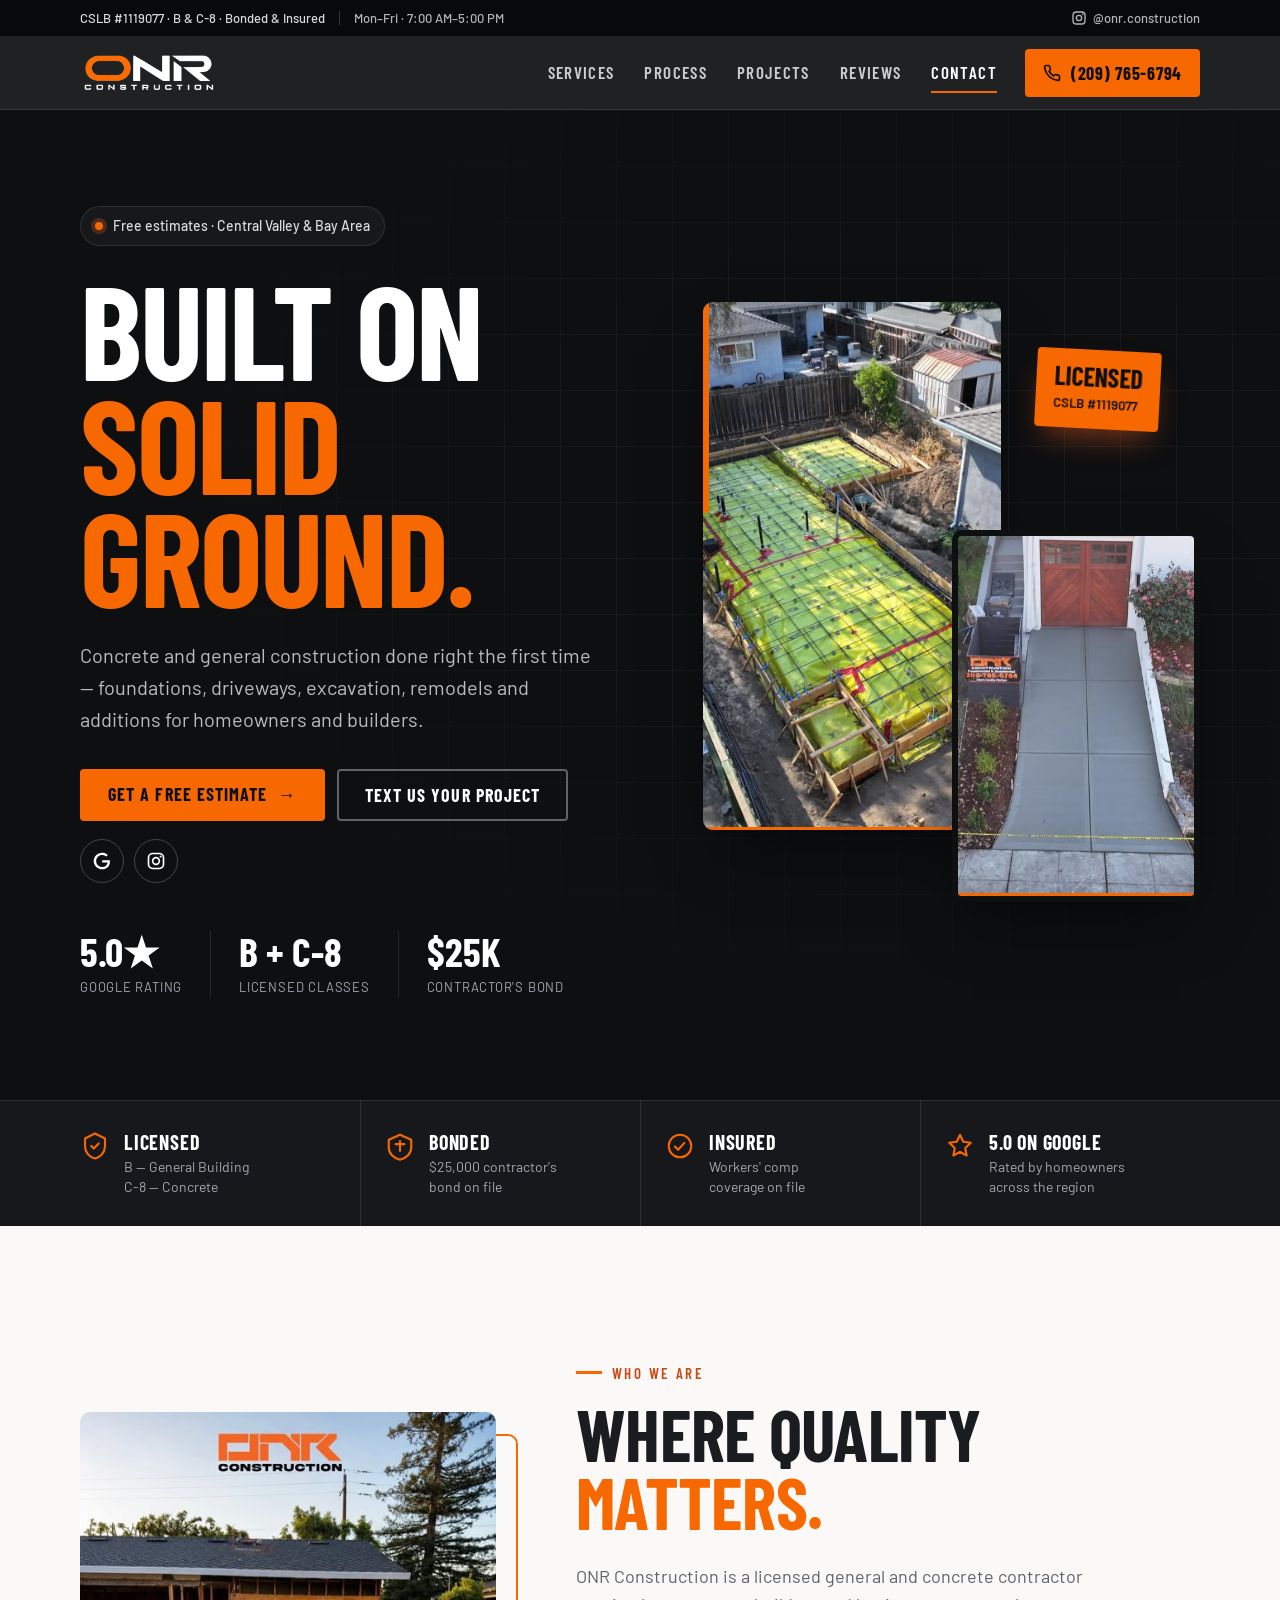
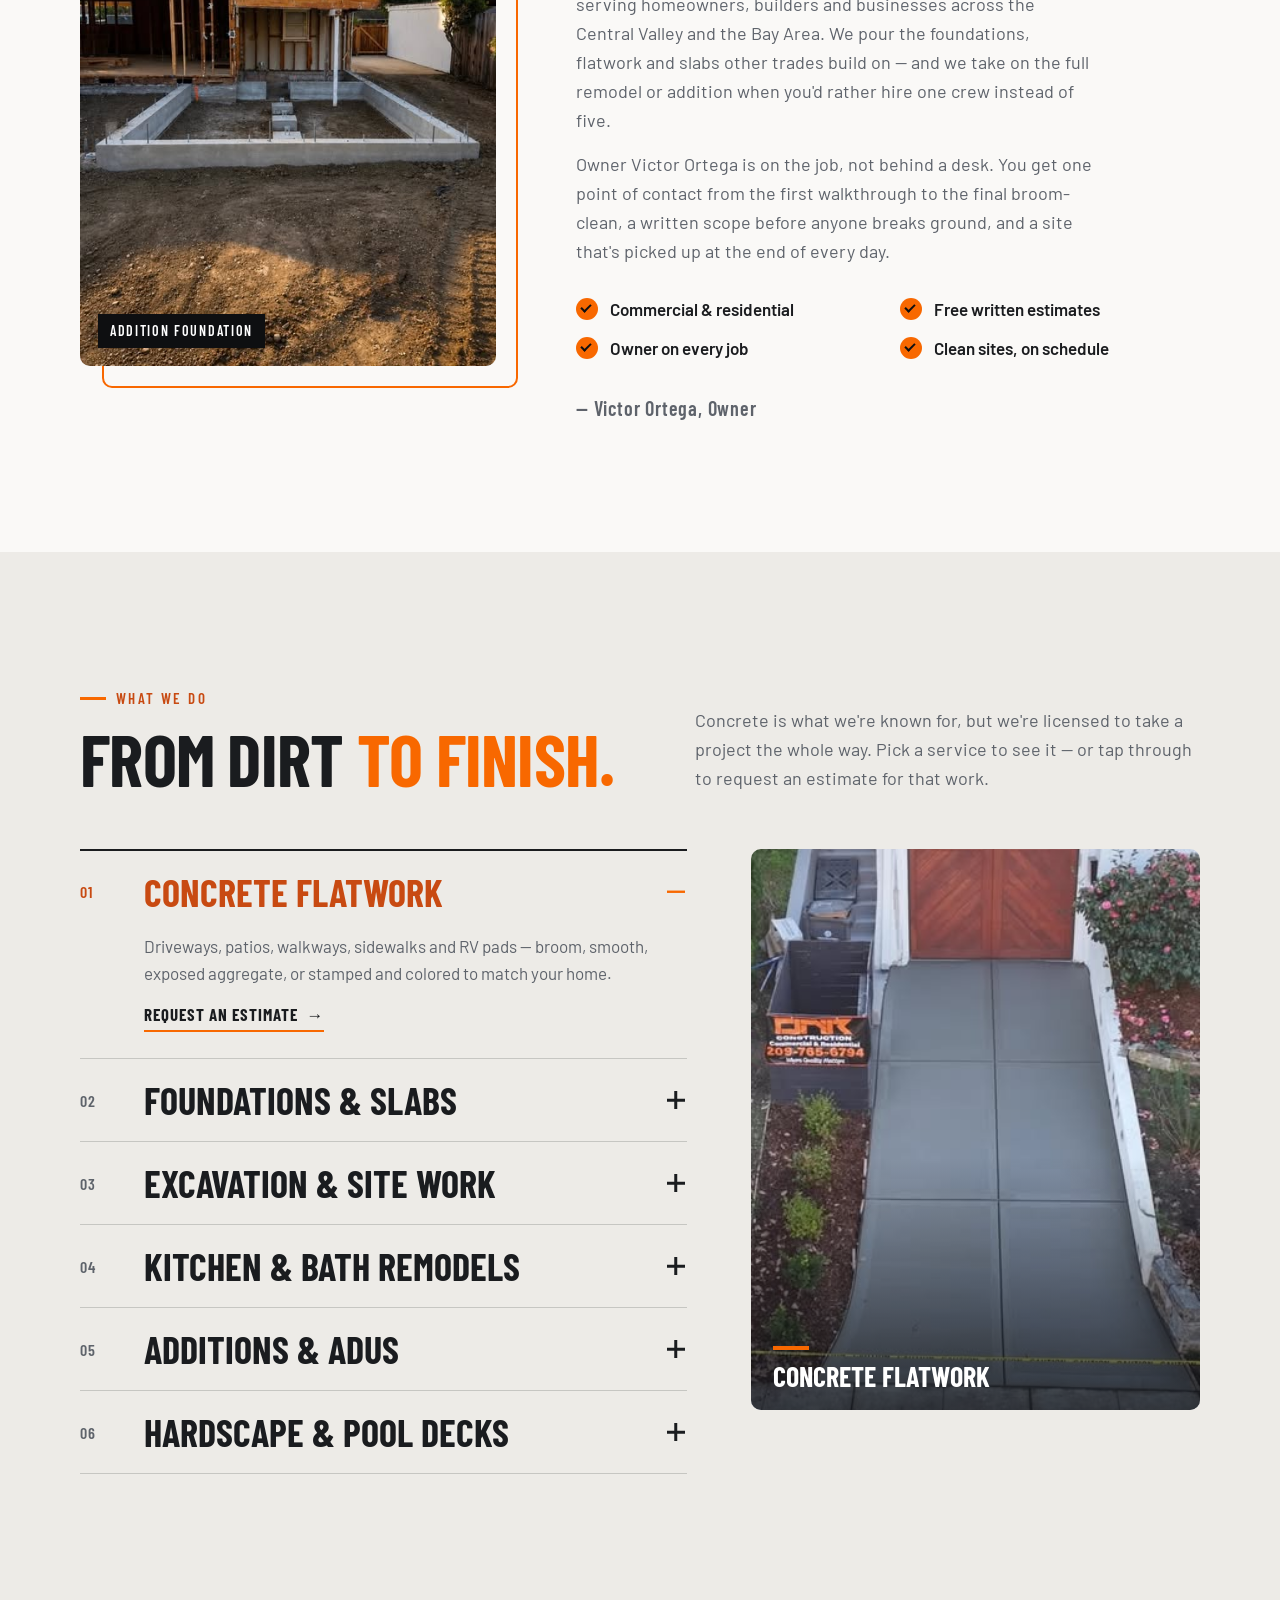
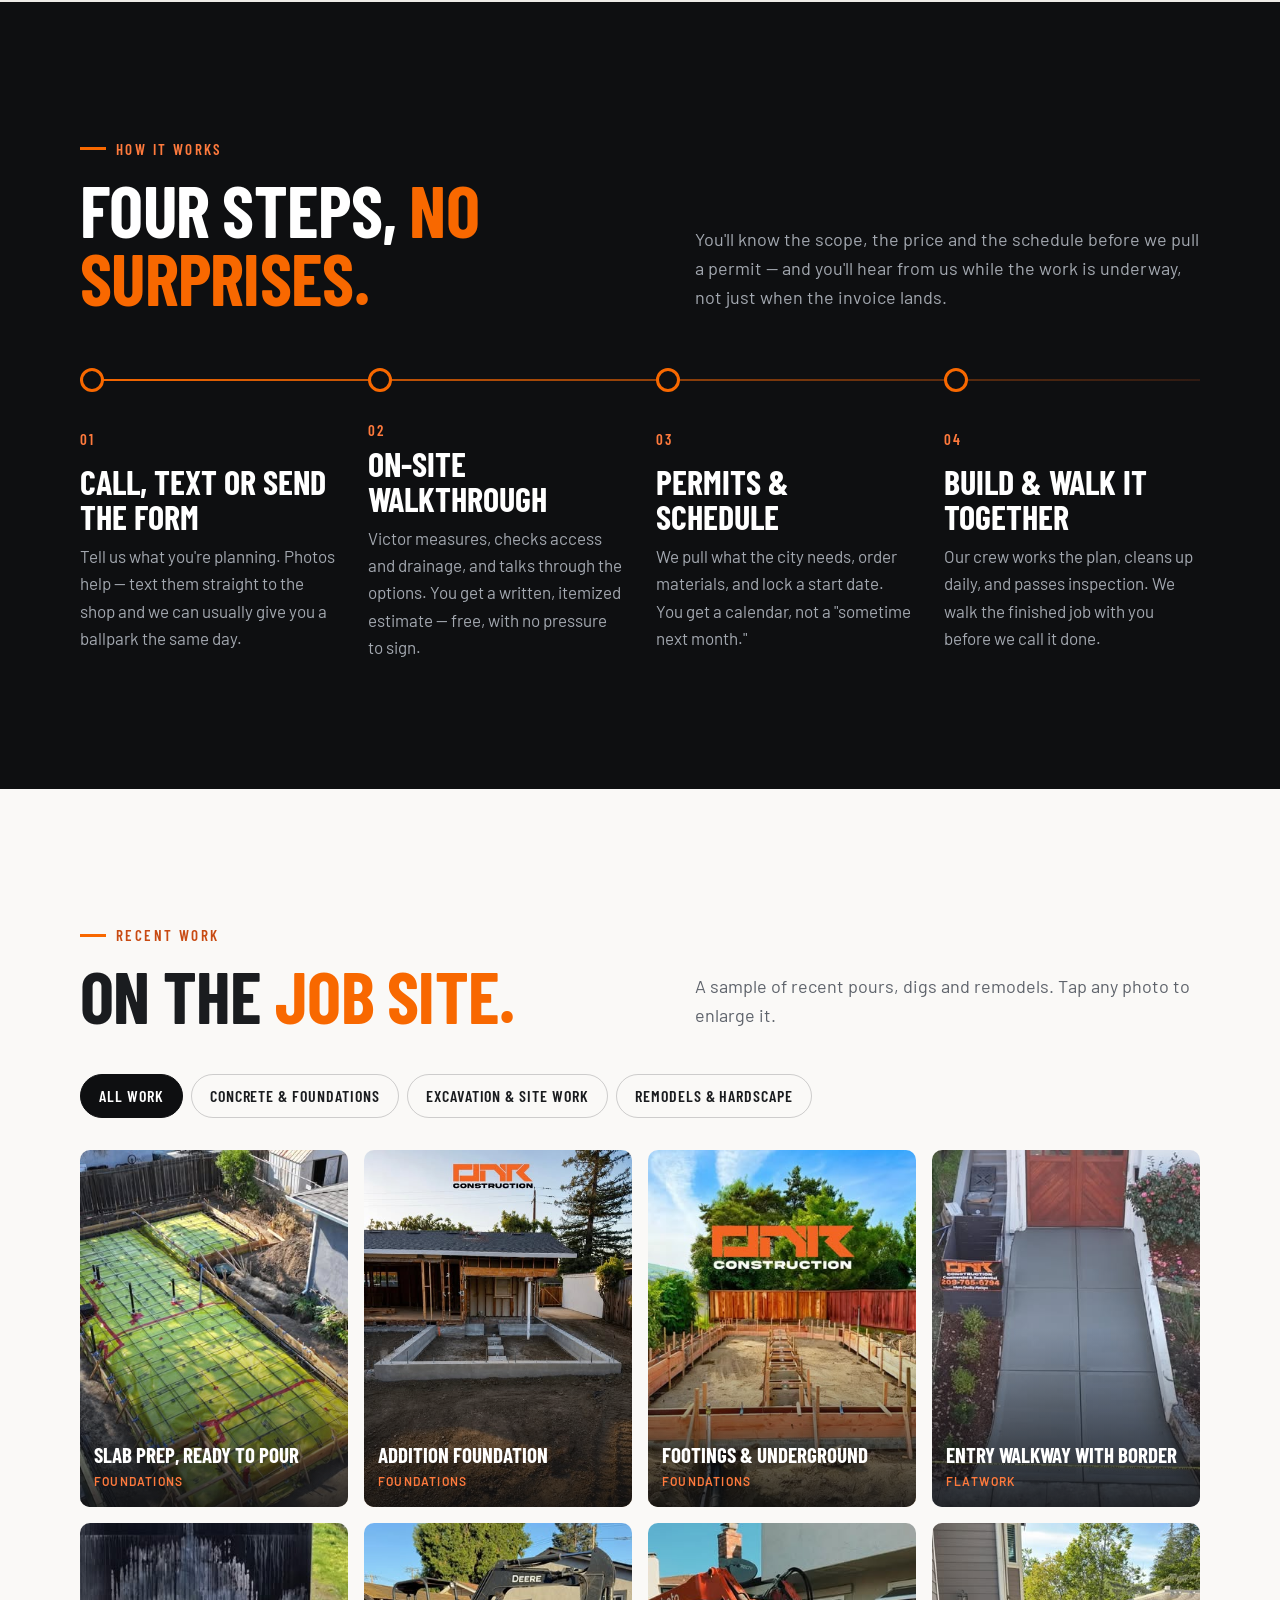
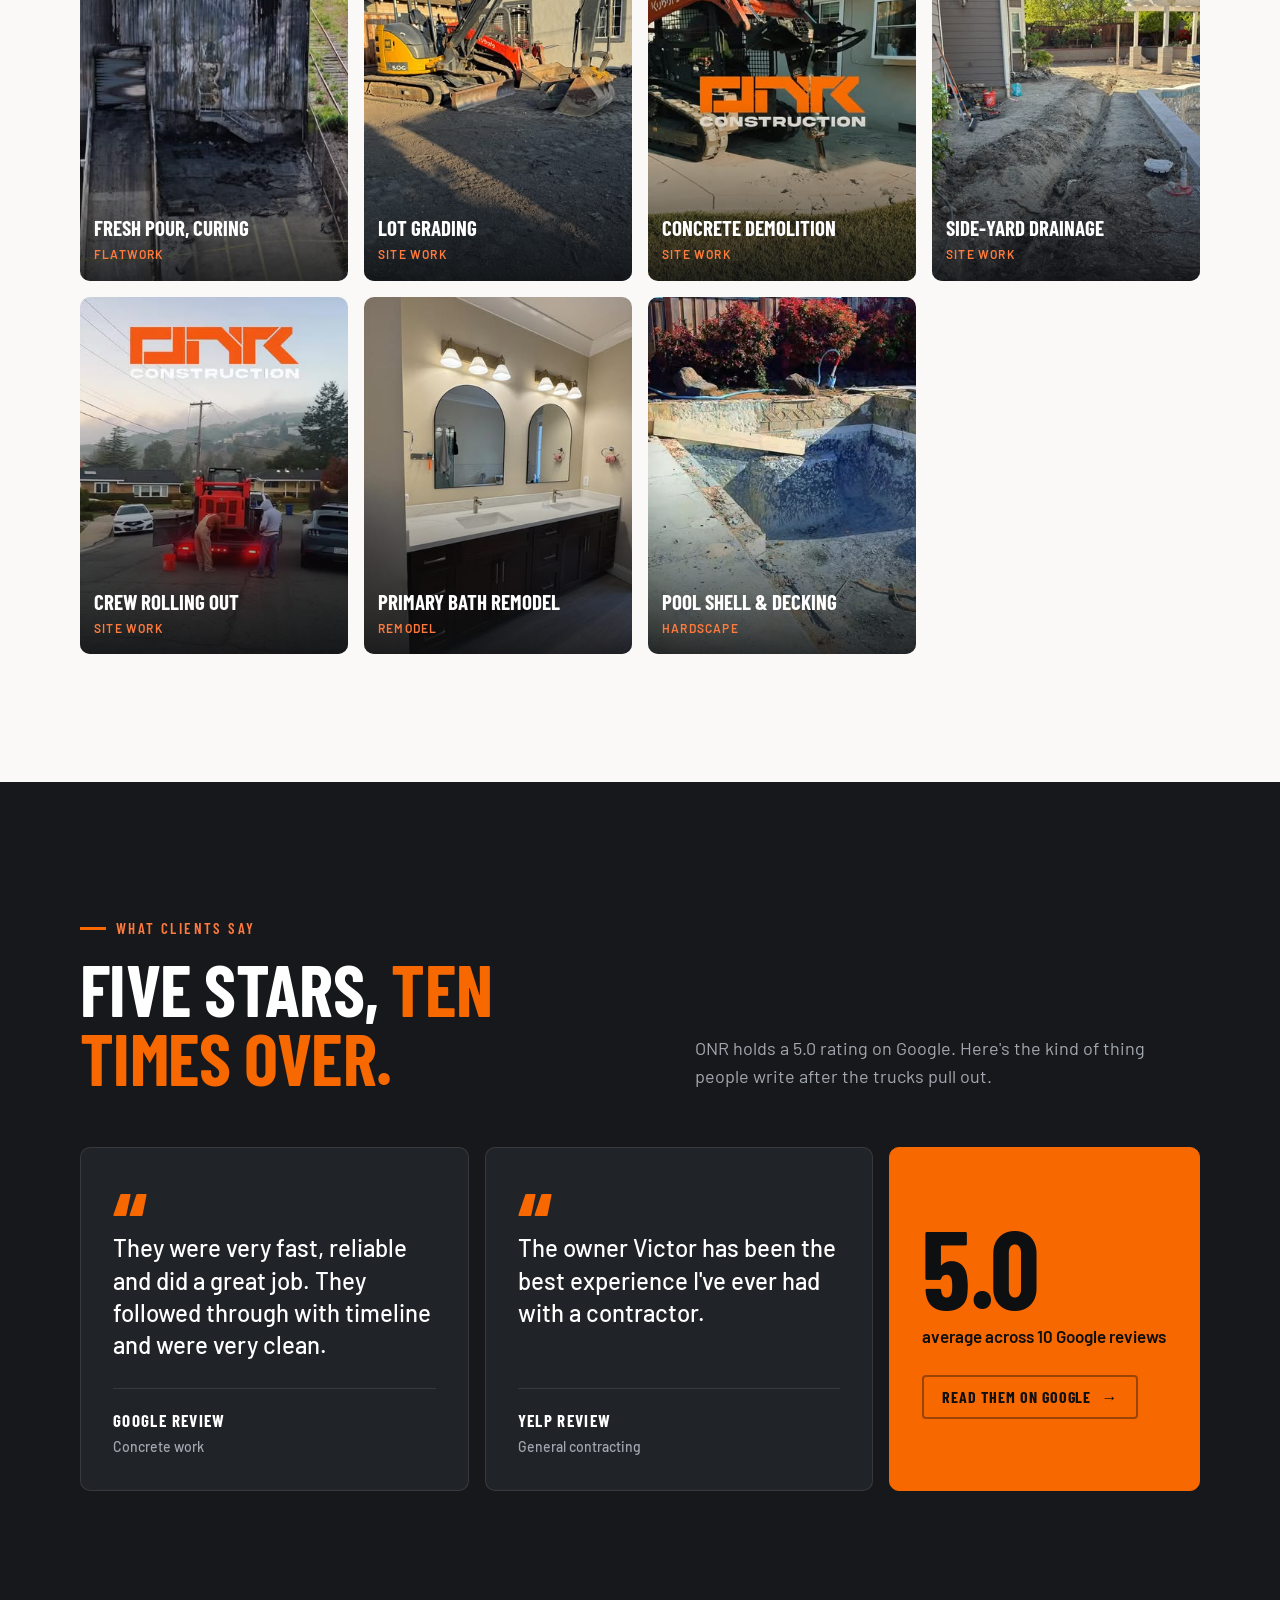
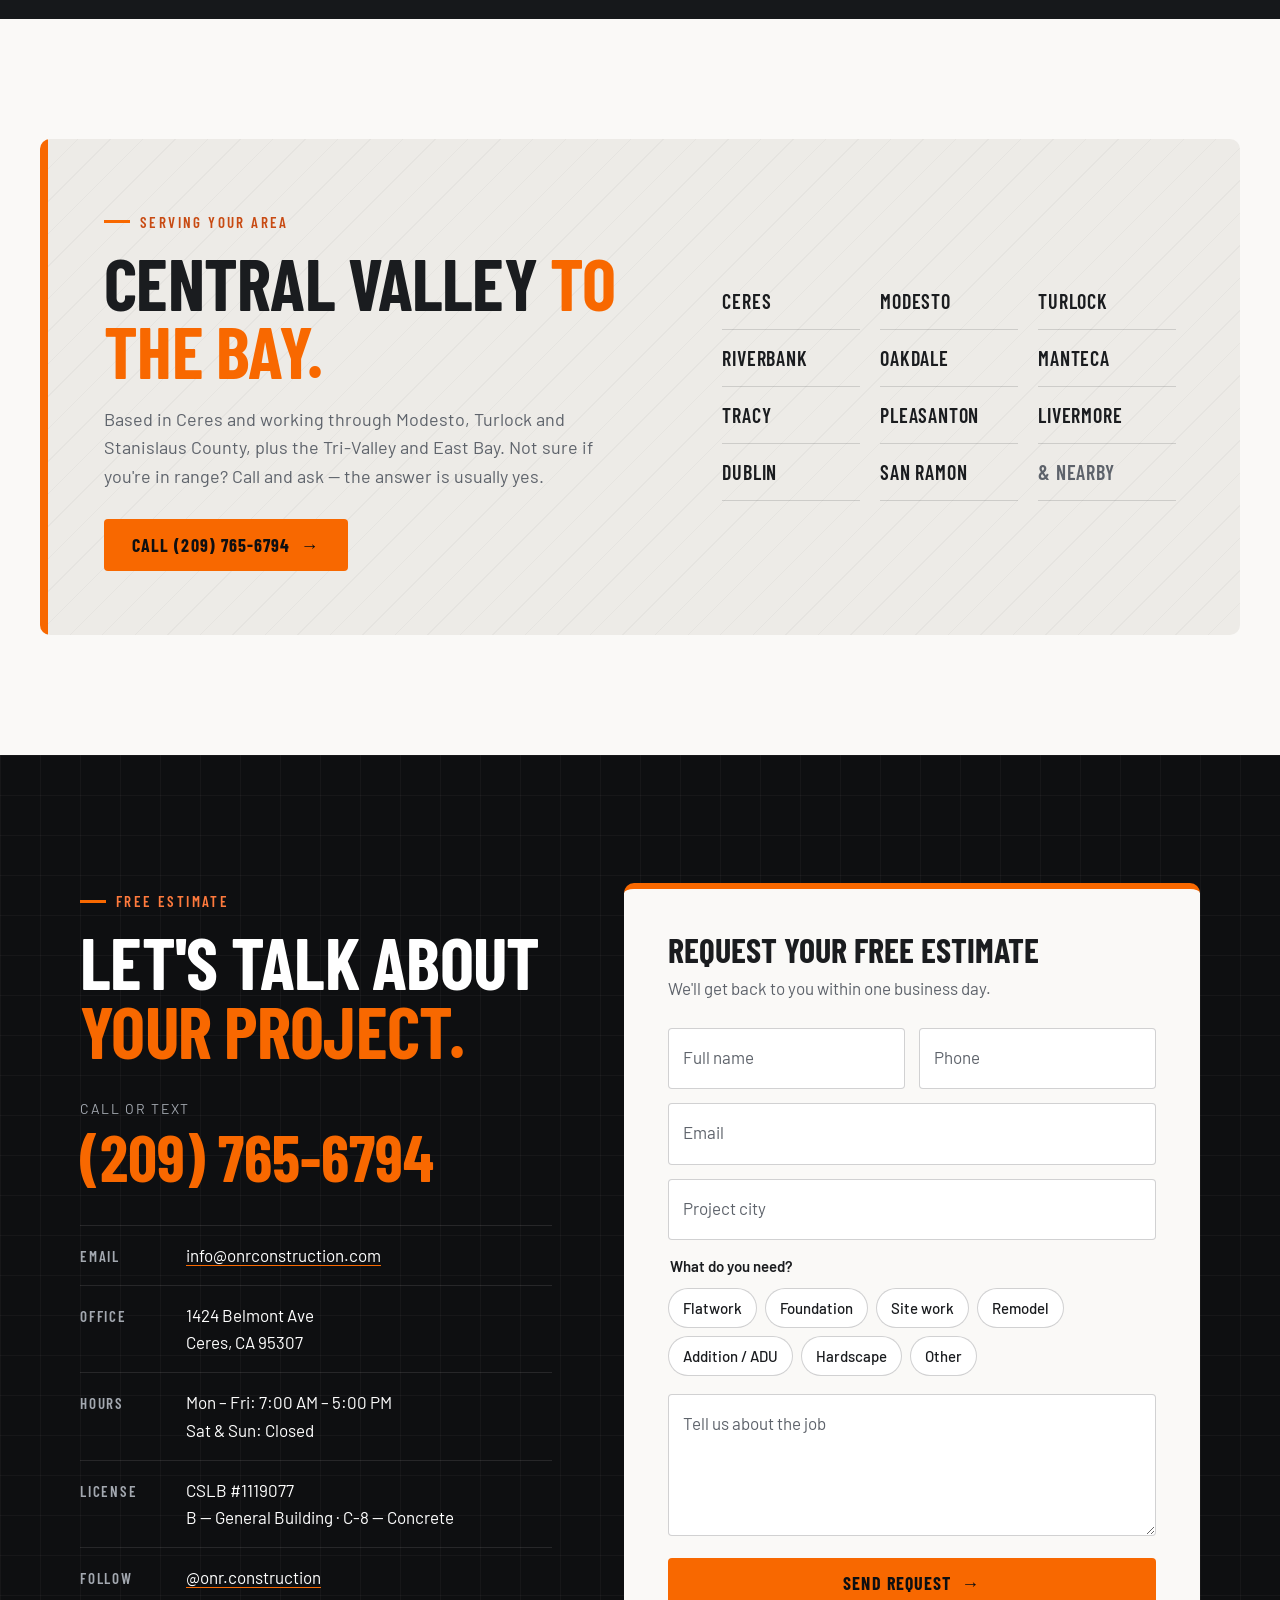
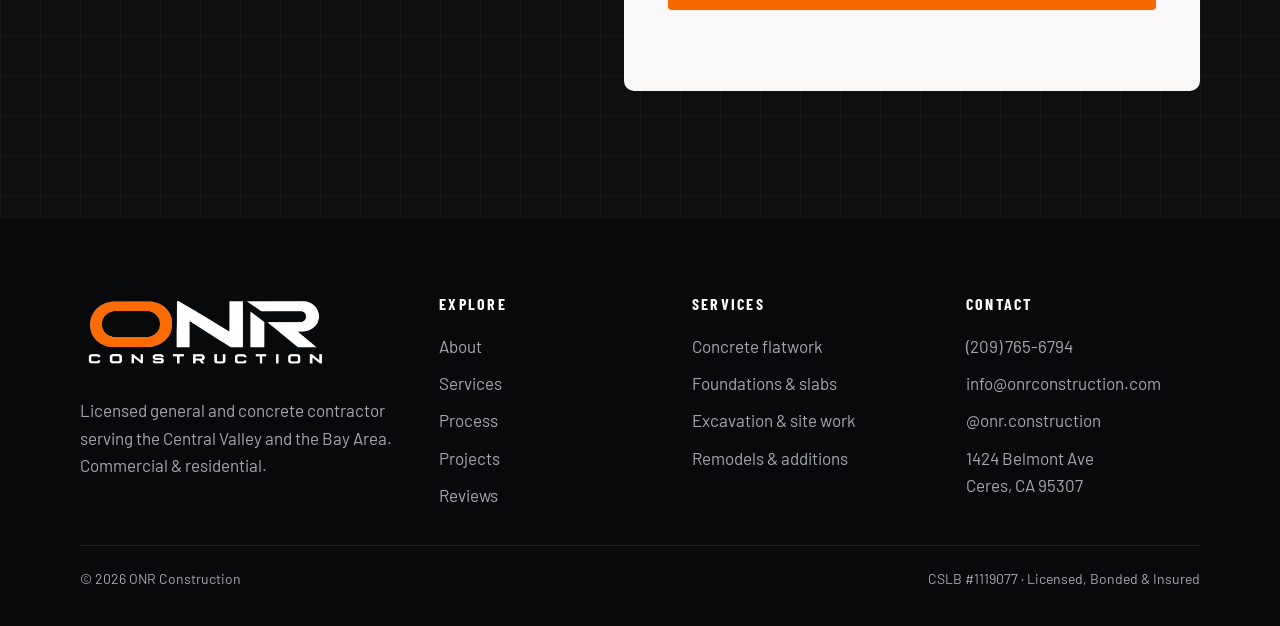
==== commit a6d35a9f: "Add Google and Instagram icons under the hero buttons Victor asked for Google and Instagram only in " ====
--- a/index.html
+++ b/index.html
@@ -89,6 +89,16 @@
       <div class="hero-actions hero-anim">
         <a href="#contact" class="btn btn-orange">Get a free estimate <span class="btn-arrow" aria-hidden="true">&rarr;</span></a>
         <a href="sms:+12097656794" class="btn btn-ghost">Text us your project</a>
+      </div>
+
+      <!-- Victor asked for Google and Instagram only here; add others when he asks. -->
+      <div class="hero-social hero-anim">
+        <a href="https://g.co/kgs/r6RykFx" target="_blank" rel="noopener" aria-label="ONR Construction on Google (reviews)" title="Google">
+          <svg viewBox="0 0 24 24" aria-hidden="true"><path class="fill" d="M21.35 11.1h-9.18v2.73h6.51c-.33 3.81-3.5 5.44-6.5 5.44C8.36 19.27 5 16.25 5 12c0-4.1 3.2-7.27 7.2-7.27 3.09 0 4.9 1.97 4.9 1.97L19 4.72S16.56 2 12.1 2C6.42 2 2.03 6.8 2.03 12c0 5.05 4.13 10 10.22 10 5.35 0 9.25-3.67 9.25-9.09 0-1.15-.15-1.81-.15-1.81z"/></svg>
+        </a>
+        <a href="https://www.instagram.com/onr.construction/" target="_blank" rel="noopener" aria-label="ONR Construction on Instagram" title="Instagram">
+          <svg viewBox="0 0 24 24" aria-hidden="true"><rect x="3" y="3" width="18" height="18" rx="5"/><circle cx="12" cy="12" r="4"/><circle class="fill" cx="17.5" cy="6.5" r="1.2"/></svg>
+        </a>
       </div>
 
       <dl class="hero-stats hero-anim">
--- a/style.css
+++ b/style.css
@@ -101,11 +101,18 @@
 .btn-block { width: 100%; }
 
 /* ── Utility bar ──────────────────────── */
-.utility { background: var(--orange); color: var(--ink); font-size: 13px; font-weight: 600; }
+/* Kept dark on purpose: Safari tints its own toolbar to match the colour at the
+   top of the page, so an orange strip here turns the whole browser chrome orange. */
+.utility {
+  background: #08090A; color: rgba(255,255,255,.7);
+  border-bottom: 1px solid var(--line-dark);
+  font-size: 13px; font-weight: 500;
+}
 .utility-inner { display: flex; align-items: center; gap: 14px; min-height: 36px; }
-.utility-sep { width: 1px; height: 14px; background: rgba(14,15,17,.3); }
-.utility-ig { margin-left: auto; display: inline-flex; align-items: center; gap: 6px; text-decoration: none; }
-.utility-ig:hover span { text-decoration: underline; }
+.utility-lic { color: rgba(255,255,255,.85); }
+.utility-sep { width: 1px; height: 14px; background: rgba(255,255,255,.18); }
+.utility-ig { margin-left: auto; display: inline-flex; align-items: center; gap: 6px; text-decoration: none; transition: color .2s; }
+.utility-ig:hover { color: var(--orange-hi); }
 .utility-ig svg { width: 16px; height: 16px; fill: none; stroke: currentColor; stroke-width: 2; }
 .utility-ig svg circle:last-child { fill: currentColor; stroke: none; }
 @media (max-width: 760px) {
@@ -231,6 +238,17 @@
 .hero-sub { margin: 26px 0 0; max-width: 48ch; font-size: clamp(17px, 1.6vw, 20px); color: rgba(255,255,255,.72); }
 .hero-actions { display: flex; flex-wrap: wrap; gap: 12px; margin-top: 34px; }
 
+/* Google + Instagram icons under the hero buttons */
+.hero-social { display: flex; gap: 10px; margin-top: 18px; }
+.hero-social a {
+  width: 44px; height: 44px; display: grid; place-items: center;
+  border: 1px solid rgba(255,255,255,.22); border-radius: 50%; color: var(--white);
+  transition: background .2s, border-color .2s, color .2s;
+}
+.hero-social a:hover, .hero-social a:focus-visible { background: var(--orange); border-color: var(--orange); color: var(--ink); }
+.hero-social svg { width: 20px; height: 20px; fill: none; stroke: currentColor; stroke-width: 2; }
+.hero-social svg .fill { fill: currentColor; stroke: none; }
+
 .hero-stats {
   display: grid; grid-template-columns: repeat(3, auto); justify-content: start; gap: 0;
   margin: 48px 0 0; padding: 0;
@@ -280,13 +298,15 @@
 .slides-toggle.is-paused .i-pause { display: none; }
 .slides-toggle.is-paused .i-play { display: block; }
 @media (hover: none) { .slides-toggle { opacity: 1; } }
-.hero-shot-a { left: 0; top: 0; width: 60%; height: 88%; }
-.hero-shot-b { right: 0; bottom: 0; width: 50%; height: 62%; border: 6px solid var(--ink); }
+/* Explicit layers: without a z-index on the frames, the progress bar inside
+   .hero-shot-a escapes its figure and paints over the right photo. */
+.hero-shot-a { left: 0; top: 0; width: 60%; height: 88%; z-index: 1; }
+.hero-shot-b { right: 0; bottom: 0; width: 50%; height: 62%; border: 6px solid var(--ink); z-index: 2; }
 .hero-shot-a::after {
   content: ""; position: absolute; left: 0; top: 0; width: 6px; height: 40%; background: var(--orange);
 }
 .hero-badge {
-  position: absolute; right: 8%; top: 8%;
+  position: absolute; right: 8%; top: 8%; z-index: 3;
   display: flex; flex-direction: column; align-items: flex-start;
   padding: 14px 18px; border-radius: var(--radius);
   background: var(--orange); color: var(--ink);
@@ -303,6 +323,7 @@
 .hero-copy .hero-anim:nth-child(3) { animation-delay: .16s; }
 .hero-copy .hero-anim:nth-child(4) { animation-delay: .24s; }
 .hero-copy .hero-anim:nth-child(5) { animation-delay: .32s; }
+.hero-copy .hero-anim:nth-child(6) { animation-delay: .4s; }
 .hero-art.hero-anim { animation-delay: .2s; }
 
 /* ── Credentials ──────────────────────── */
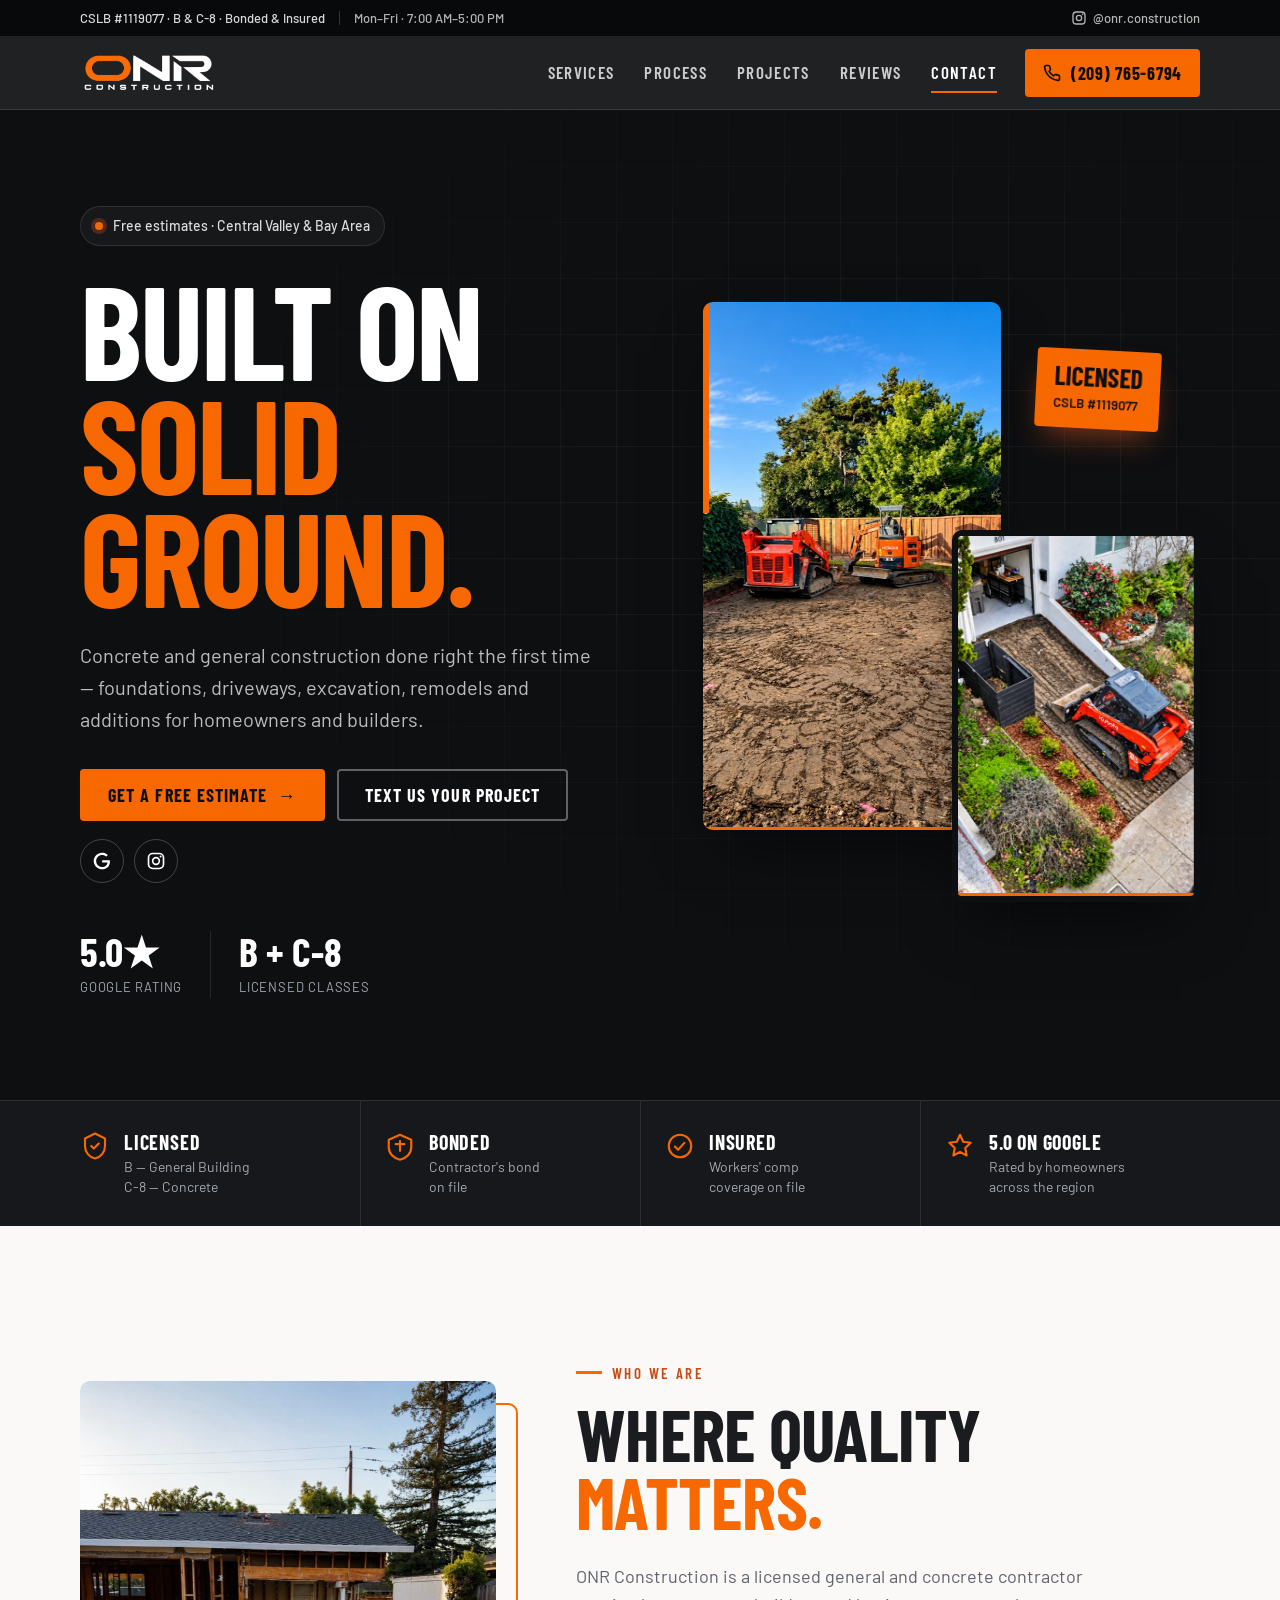
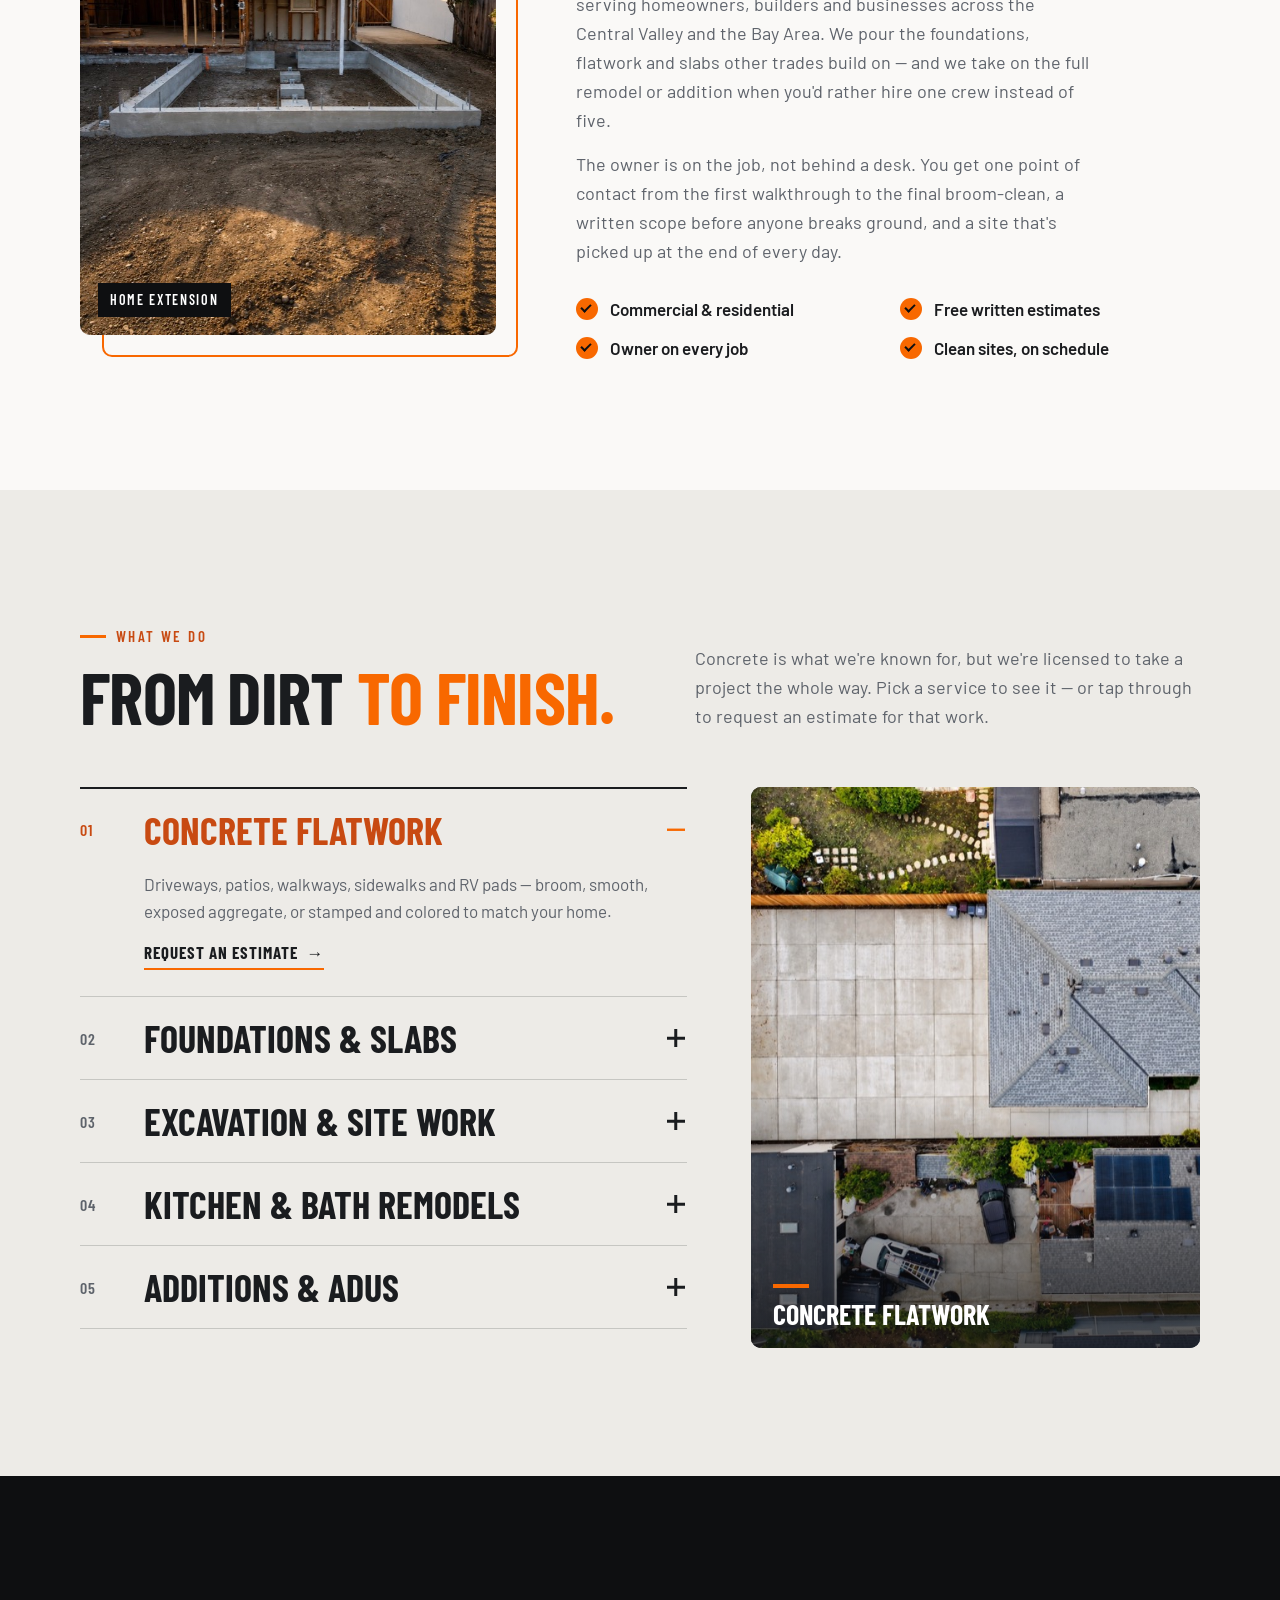
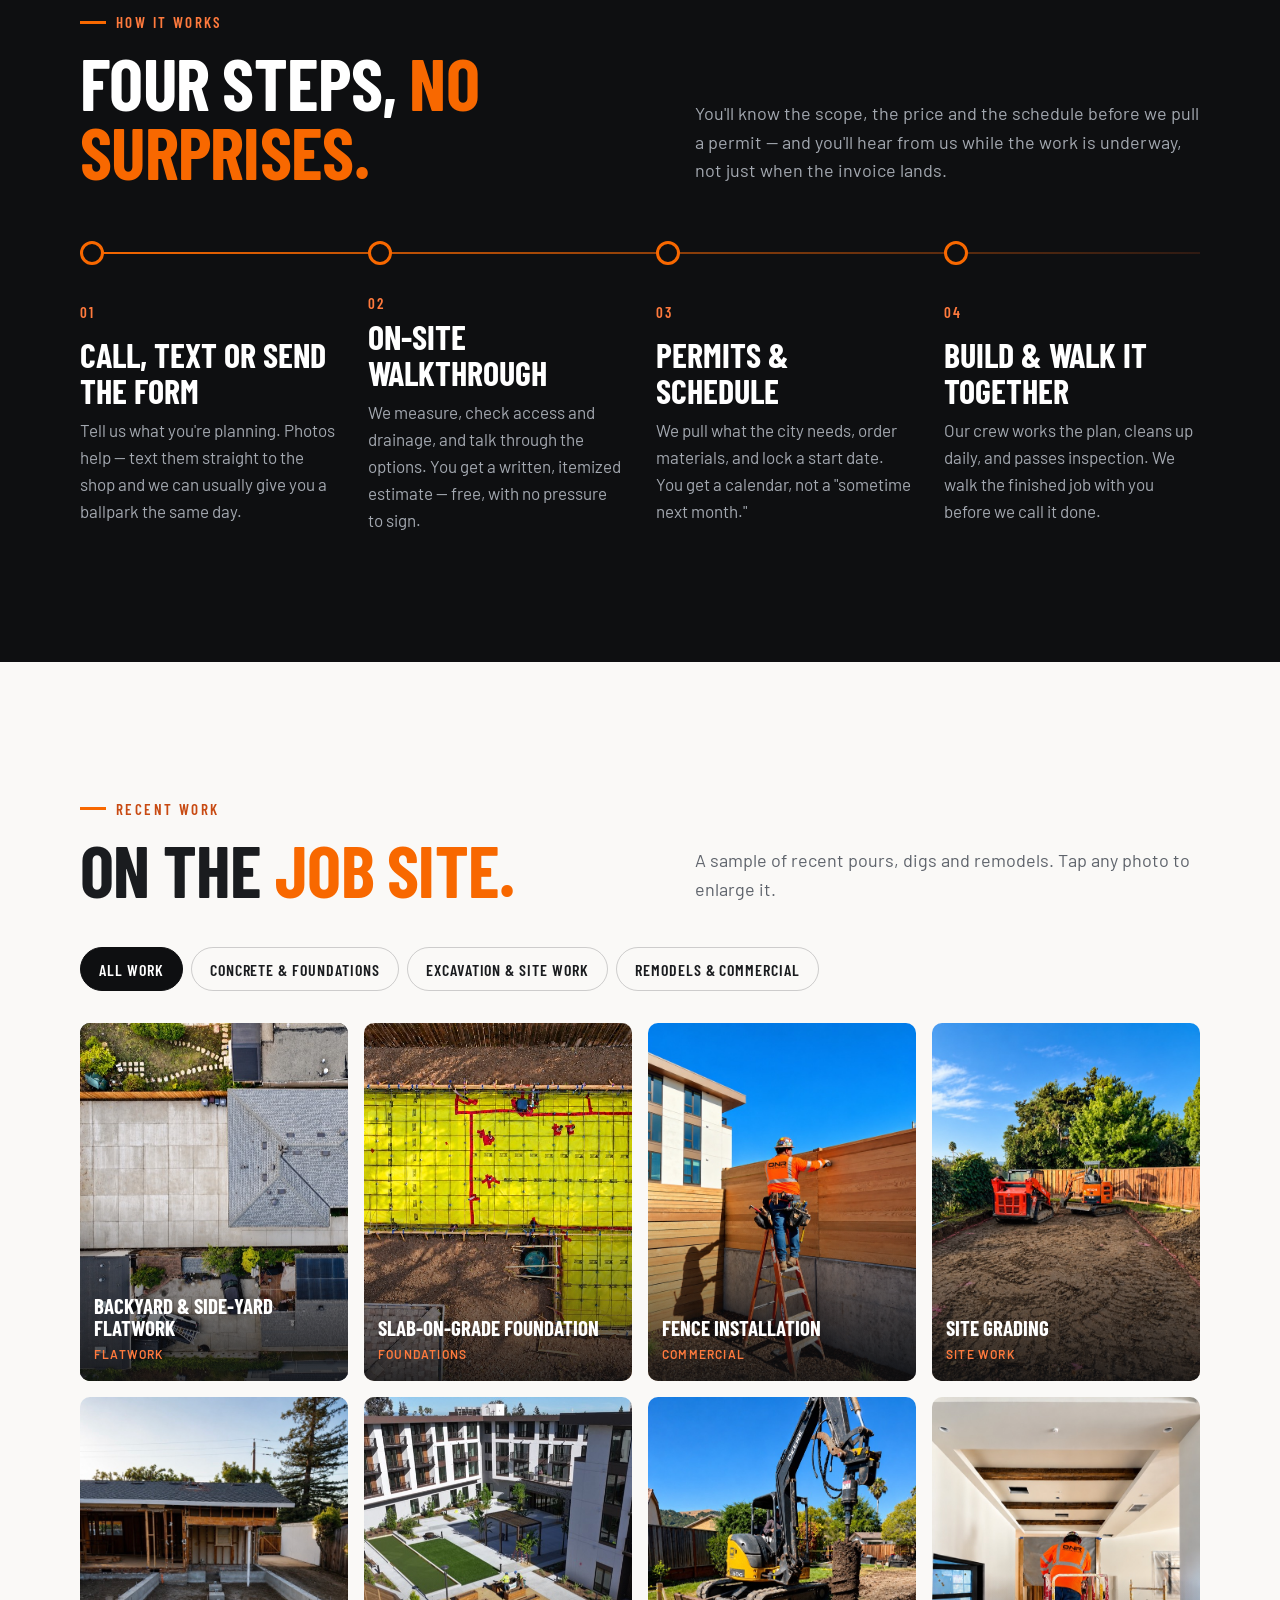
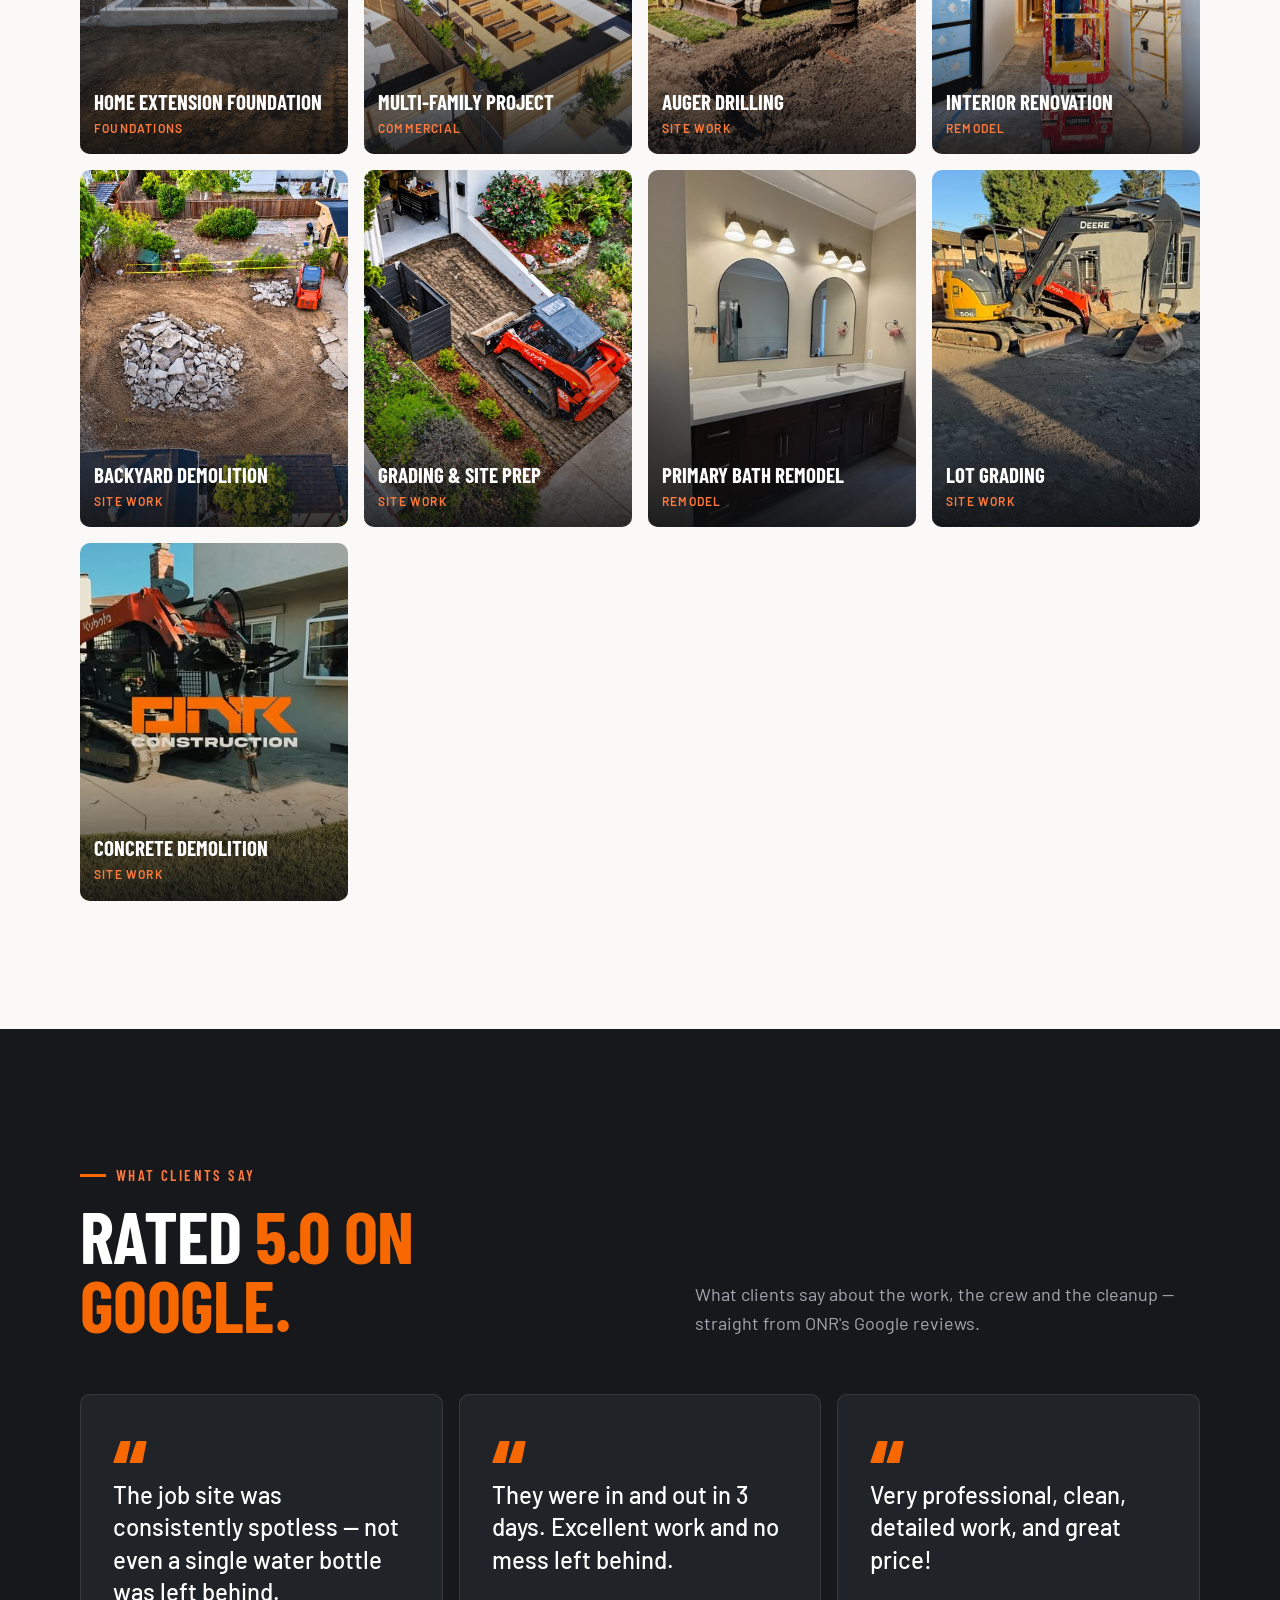
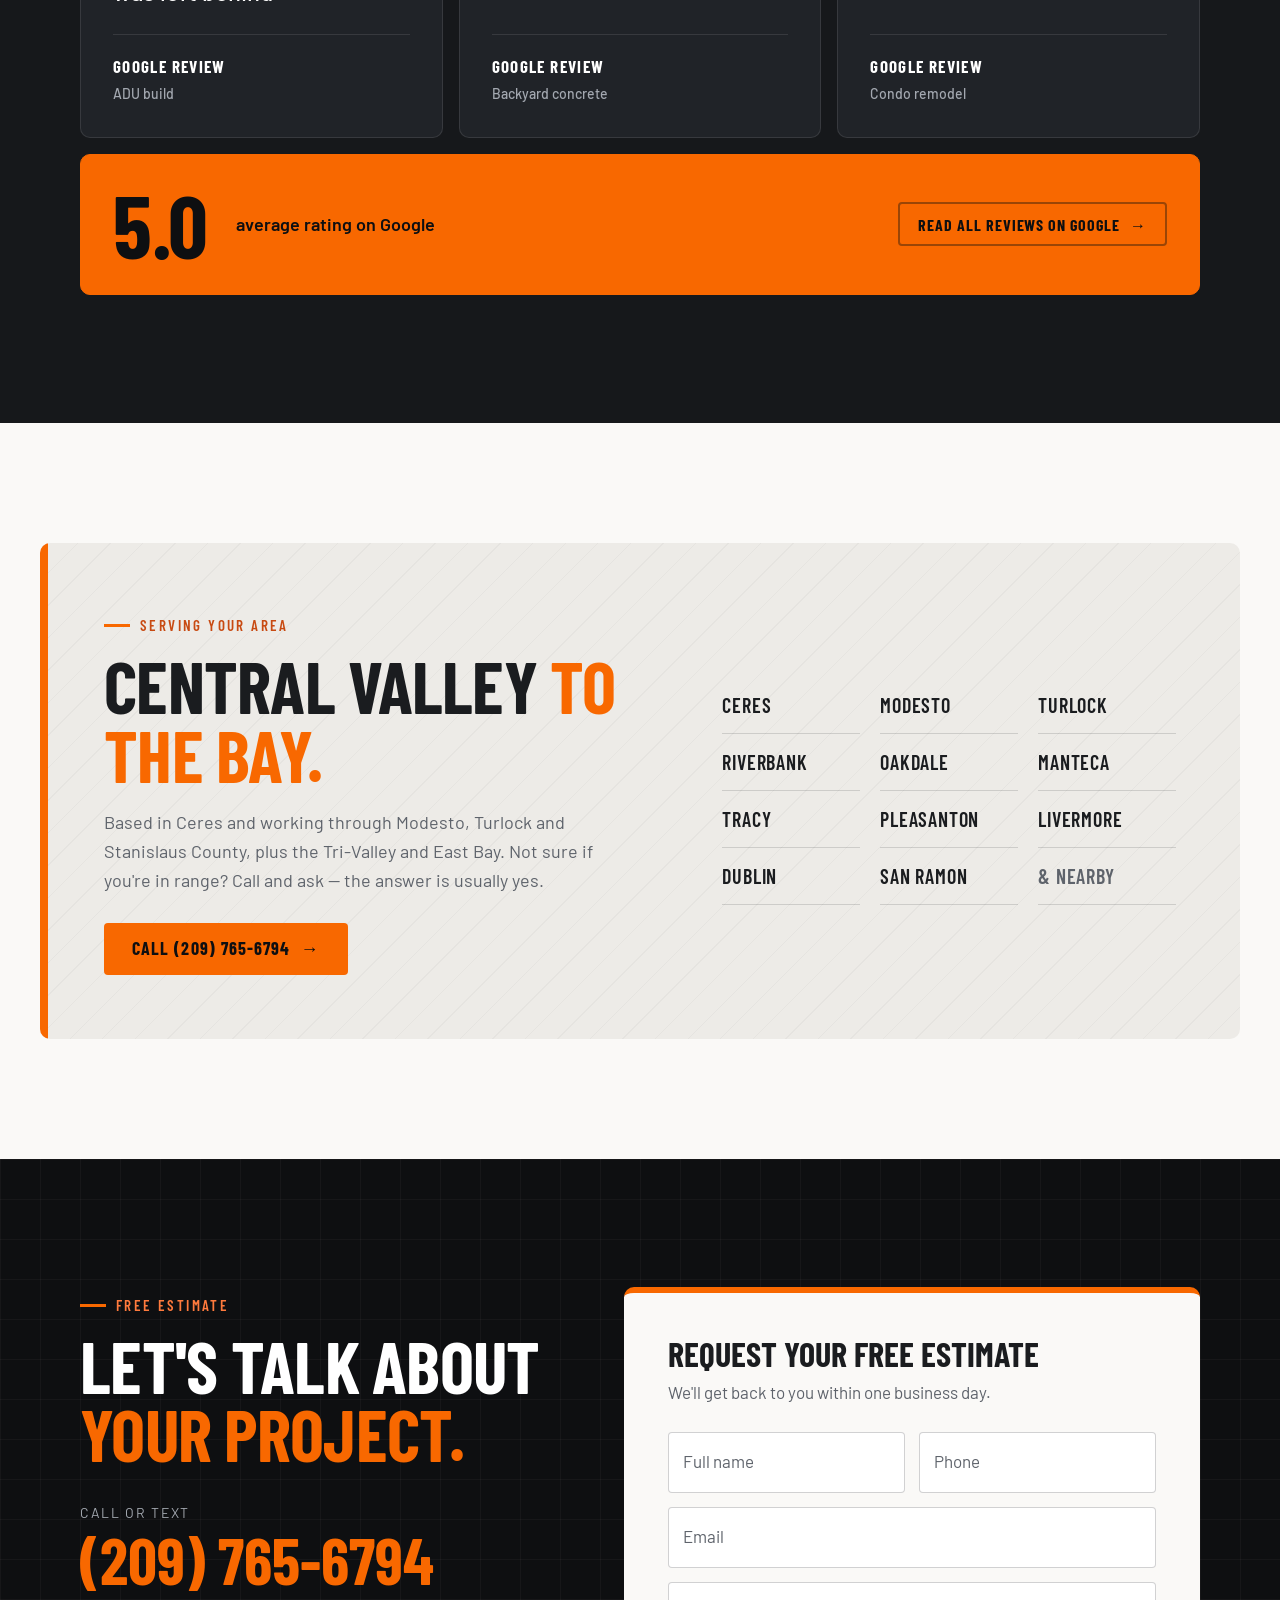
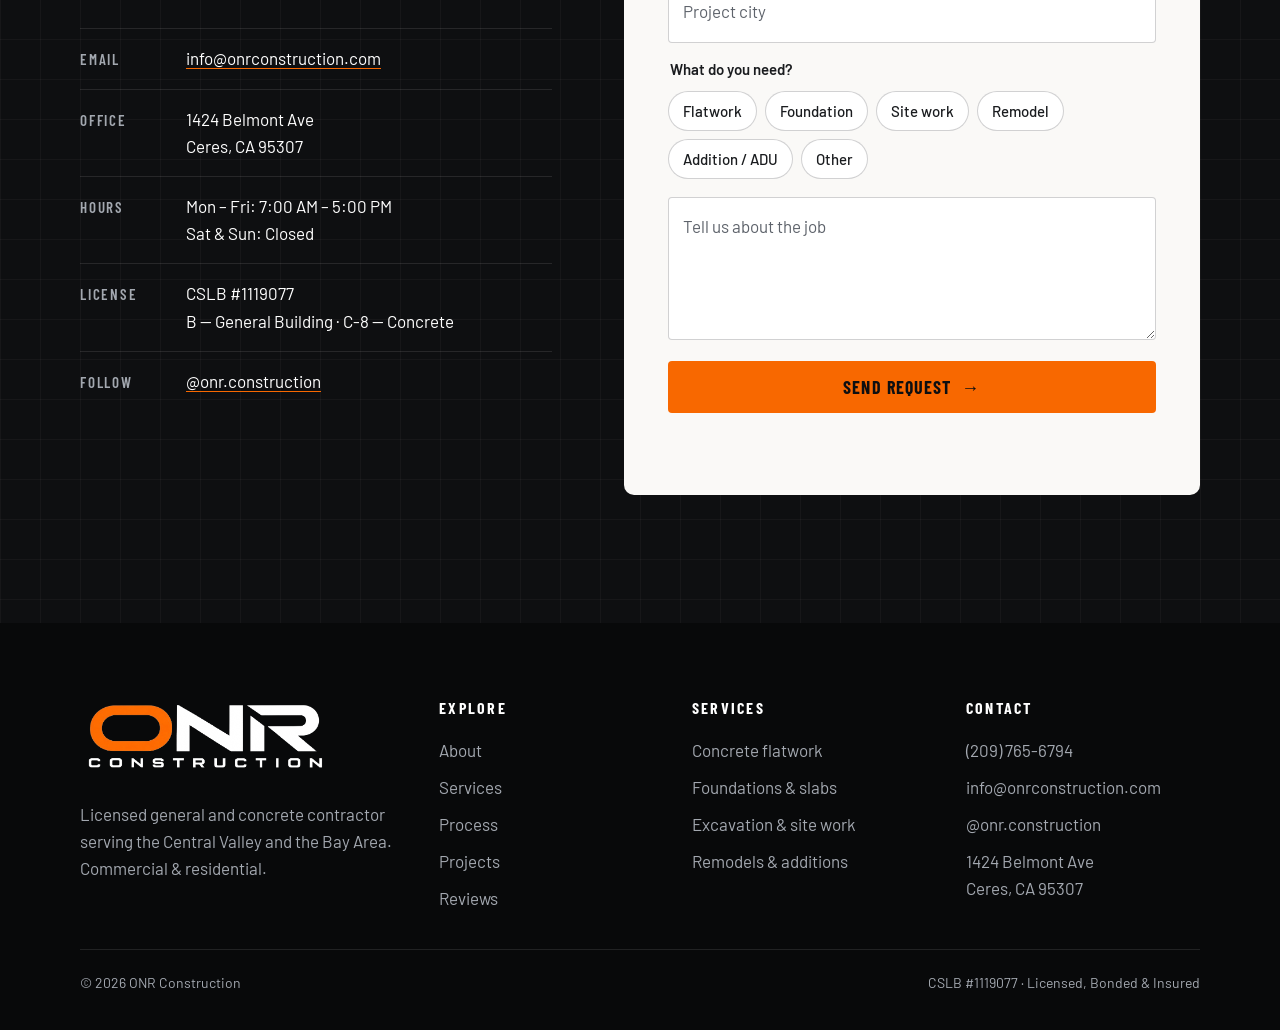
==== commit 8c763fe7: "Apply Victor's website edits and his original photos From his marked-up PDF: - Remove the $25K bond " ====
--- a/index.html
+++ b/index.html
@@ -104,7 +104,6 @@
       <dl class="hero-stats hero-anim">
         <div><dt>5.0&#9733;</dt><dd>Google rating</dd></div>
         <div><dt>B&nbsp;+&nbsp;C-8</dt><dd>Licensed classes</dd></div>
-        <div><dt>$25K</dt><dd>Contractor's bond</dd></div>
       </dl>
     </div>
 
@@ -112,11 +111,11 @@
       <!-- Slideshow: add or remove an <img> to change the rotation. First one loads eagerly. -->
       <figure class="hero-shot hero-shot-a">
         <div class="slides" id="slides" data-hold="6000">
-          <img class="is-on" src="images/work/slab-rebar.jpg" alt="" loading="eager" fetchpriority="high">
-          <img src="images/work/foundation-addition.jpg" alt="" loading="lazy">
-          <img src="images/work/excavation.jpg" alt="" loading="lazy">
-          <img src="images/work/footings-forms.jpg" alt="" loading="lazy">
-          <img src="images/work/pool-shell.jpg" alt="" loading="lazy">
+          <img class="is-on" src="images/work/excavation-site-sm.jpg" alt="" loading="eager" fetchpriority="high">
+          <img src="images/work/fencing-sm.jpg" alt="" loading="lazy">
+          <img src="images/work/extension-foundation-sm.jpg" alt="" loading="lazy">
+          <img src="images/work/auger-drilling-sm.jpg" alt="" loading="lazy">
+          <img src="images/work/backyard-demo-aerial-sm.jpg" alt="" loading="lazy">
         </div>
         <span class="slides-bar" aria-hidden="true"><i></i></span>
         <button class="slides-toggle" id="slidesToggle" aria-label="Pause slideshow">
@@ -126,10 +125,10 @@
       </figure>
       <figure class="hero-shot hero-shot-b">
         <div class="slides" data-hold="6000" data-offset="3000">
-          <img class="is-on" src="images/work/walkway.jpg" alt="" loading="eager">
-          <img src="images/work/bath-remodel.jpg" alt="" loading="lazy">
-          <img src="images/work/demolition.jpg" alt="" loading="lazy">
-          <img src="images/work/drainage.jpg" alt="" loading="lazy">
+          <img class="is-on" src="images/work/site-prep-aerial-sm.jpg" alt="" loading="eager">
+          <img src="images/work/renovation-sm.jpg" alt="" loading="lazy">
+          <img src="images/work/slab-on-grade-sm.jpg" alt="" loading="lazy">
+          <img src="images/work/flatwork-aerial-sm.jpg" alt="" loading="lazy" style="object-position: 18% 50%">
         </div>
         <span class="slides-bar" aria-hidden="true"><i></i></span>
       </figure>
@@ -151,7 +150,7 @@
     </div>
     <div class="cred">
       <svg viewBox="0 0 24 24" aria-hidden="true"><path d="M3 7l9-4 9 4v6c0 5-3.8 8.9-9 10-5.2-1.1-9-5-9-10z"/><path class="tick" d="M12 8v8M8.5 10.5h7"/></svg>
-      <div><strong>Bonded</strong><span>$25,000 contractor's<br> bond on file</span></div>
+      <div><strong>Bonded</strong><span>Contractor's bond<br> on file</span></div>
     </div>
     <div class="cred">
       <svg viewBox="0 0 24 24" aria-hidden="true"><circle cx="12" cy="12" r="9"/><path class="tick" d="M8 12.5l2.5 2.5 5-5.5"/></svg>
@@ -167,8 +166,8 @@
 <!-- ═══════════ ABOUT ═══════════ -->
 <section class="about wrap" id="about">
   <div class="about-media reveal">
-    <img src="images/work/foundation-addition.jpg" alt="Freshly poured concrete foundation and stem walls for a home addition" loading="lazy">
-    <span class="about-tag">Addition foundation</span>
+    <img src="images/work/extension-foundation-sm.jpg" alt="Concrete foundation and stem walls poured for a home extension" loading="lazy">
+    <span class="about-tag">Home extension</span>
   </div>
   <div class="about-copy">
     <p class="eyebrow reveal">Who we are</p>
@@ -180,7 +179,7 @@
       remodel or addition when you'd rather hire one crew instead of five.
     </p>
     <p class="lede reveal">
-      Owner Victor Ortega is on the job, not behind a desk. You get one point of contact
+      The owner is on the job, not behind a desk. You get one point of contact
       from the first walkthrough to the final broom-clean, a written scope before anyone
       breaks ground, and a site that's picked up at the end of every day.
     </p>
@@ -190,7 +189,6 @@
       <li><span aria-hidden="true"></span>Owner on every job</li>
       <li><span aria-hidden="true"></span>Clean sites, on schedule</li>
     </ul>
-    <p class="signoff reveal">&mdash; Victor Ortega, Owner</p>
   </div>
 </section>
 
@@ -210,7 +208,7 @@
 
     <div class="svc" id="svc">
       <ol class="svc-list" id="svcList">
-        <li class="svc-item is-active" data-img="images/work/walkway.jpg" data-service="Concrete Flatwork">
+        <li class="svc-item is-active" data-img="images/work/flatwork-aerial-sm.jpg" data-pos="18% 50%" data-service="Concrete Flatwork">
           <button type="button" class="svc-btn" aria-expanded="true">
             <span class="svc-num">01</span>
             <span class="svc-name">Concrete Flatwork</span>
@@ -222,7 +220,7 @@
             <a href="#contact" class="svc-cta" data-service="Concrete Flatwork">Request an estimate <span aria-hidden="true">&rarr;</span></a>
           </div></div>
         </li>
-        <li class="svc-item" data-img="images/work/slab-rebar.jpg" data-service="Foundations &amp; Slabs">
+        <li class="svc-item" data-img="images/work/slab-on-grade-sm.jpg" data-service="Foundations &amp; Slabs">
           <button type="button" class="svc-btn" aria-expanded="false">
             <span class="svc-num">02</span>
             <span class="svc-name">Foundations &amp; Slabs</span>
@@ -234,7 +232,7 @@
             <a href="#contact" class="svc-cta" data-service="Foundations &amp; Slabs">Request an estimate <span aria-hidden="true">&rarr;</span></a>
           </div></div>
         </li>
-        <li class="svc-item" data-img="images/work/excavation.jpg" data-service="Excavation &amp; Site Work">
+        <li class="svc-item" data-img="images/work/excavation-site-sm.jpg" data-service="Excavation &amp; Site Work">
           <button type="button" class="svc-btn" aria-expanded="false">
             <span class="svc-num">03</span>
             <span class="svc-name">Excavation &amp; Site Work</span>
@@ -258,7 +256,7 @@
             <a href="#contact" class="svc-cta" data-service="Kitchen &amp; Bath Remodels">Request an estimate <span aria-hidden="true">&rarr;</span></a>
           </div></div>
         </li>
-        <li class="svc-item" data-img="images/work/footings-forms.jpg" data-service="Additions &amp; ADUs">
+        <li class="svc-item" data-img="images/work/extension-foundation-sm.jpg" data-service="Additions &amp; ADUs">
           <button type="button" class="svc-btn" aria-expanded="false">
             <span class="svc-num">05</span>
             <span class="svc-name">Additions &amp; ADUs</span>
@@ -270,22 +268,10 @@
             <a href="#contact" class="svc-cta" data-service="Additions &amp; ADUs">Request an estimate <span aria-hidden="true">&rarr;</span></a>
           </div></div>
         </li>
-        <li class="svc-item" data-img="images/work/pool-shell.jpg" data-service="Hardscape &amp; Pool Decks">
-          <button type="button" class="svc-btn" aria-expanded="false">
-            <span class="svc-num">06</span>
-            <span class="svc-name">Hardscape &amp; Pool Decks</span>
-            <span class="svc-plus" aria-hidden="true"></span>
-          </button>
-          <div class="svc-panel"><div class="svc-panel-inner">
-            <p>Retaining walls, steps, footings for patio covers, and the concrete decking
-               that finishes a pool or outdoor living space.</p>
-            <a href="#contact" class="svc-cta" data-service="Hardscape &amp; Pool Decks">Request an estimate <span aria-hidden="true">&rarr;</span></a>
-          </div></div>
-        </li>
       </ol>
 
       <div class="svc-preview reveal" aria-hidden="true">
-        <img id="svcImg" src="images/work/walkway.jpg" alt="">
+        <img id="svcImg" src="images/work/flatwork-aerial-sm.jpg" alt="" style="object-position: 18% 50%">
         <span class="svc-preview-label" id="svcLabel">Concrete Flatwork</span>
       </div>
     </div>
@@ -321,7 +307,7 @@
         <span class="tl-num">02</span>
         <div class="tl-body">
           <h3>On-site walkthrough</h3>
-          <p>Victor measures, checks access and drainage, and talks through the options. You get a
+          <p>We measure, check access and drainage, and talk through the options. You get a
              written, itemized estimate &mdash; free, with no pressure to sign.</p>
         </div>
       </li>
@@ -349,7 +335,8 @@
 
 <!-- ═══════════ PROJECTS ═══════════ -->
 <!-- Photos live in images/work/. To add one: drop the jpg in, copy a .proj block, set
-     data-cat to concrete | sitework | remodel, and update the src, alt and caption. -->
+     data-cat to concrete | sitework | remodel (remodel = "Remodels & Commercial"), and update
+     the src, alt and caption. New photos come as NAME-sm.jpg (grid) + NAME.jpg (viewer). -->
 <section class="projects" id="projects">
   <div class="wrap">
     <div class="section-head reveal">
@@ -364,29 +351,53 @@
       <button class="filter is-on" data-cat="all">All work</button>
       <button class="filter" data-cat="concrete">Concrete &amp; Foundations</button>
       <button class="filter" data-cat="sitework">Excavation &amp; Site Work</button>
-      <button class="filter" data-cat="remodel">Remodels &amp; Hardscape</button>
+      <button class="filter" data-cat="remodel">Remodels &amp; Commercial</button>
     </div>
 
     <div class="proj-grid" id="projGrid">
-      <button class="proj reveal" data-cat="concrete" data-full="images/work/slab-rebar.jpg">
-        <img src="images/work/slab-rebar.jpg" alt="Aerial view of a formed slab with rebar grid and vapor barrier ready for a pour" loading="lazy">
-        <span class="proj-cap"><strong>Slab prep, ready to pour</strong><em>Foundations</em></span>
-      </button>
-      <button class="proj reveal" data-cat="concrete" data-full="images/work/foundation-addition.jpg">
-        <img src="images/work/foundation-addition.jpg" alt="Poured concrete foundation and stem walls for a home addition" loading="lazy">
-        <span class="proj-cap"><strong>Addition foundation</strong><em>Foundations</em></span>
-      </button>
-      <button class="proj reveal" data-cat="concrete" data-full="images/work/footings-forms.jpg">
-        <img src="images/work/footings-forms.jpg" alt="Formed footings with rebar and underground plumbing before a foundation pour" loading="lazy">
-        <span class="proj-cap"><strong>Footings &amp; underground</strong><em>Foundations</em></span>
-      </button>
-      <button class="proj reveal" data-cat="concrete" data-full="images/work/walkway.jpg">
-        <img src="images/work/walkway.jpg" alt="Finished concrete walkway with a contrasting brick-red border alongside a house" loading="lazy">
-        <span class="proj-cap"><strong>Entry walkway with border</strong><em>Flatwork</em></span>
-      </button>
-      <button class="proj reveal" data-cat="concrete" data-full="images/work/fresh-pour.jpg">
-        <img src="images/work/fresh-pour.jpg" alt="Freshly placed concrete curing between forms on a sloped site" loading="lazy">
-        <span class="proj-cap"><strong>Fresh pour, curing</strong><em>Flatwork</em></span>
+      <button class="proj reveal" data-cat="concrete" data-full="images/work/flatwork-aerial.jpg">
+        <img src="images/work/flatwork-aerial-sm.jpg" alt="Aerial view of new concrete flatwork across a backyard and side yard" loading="lazy" style="object-position: 18% 50%">
+        <span class="proj-cap"><strong>Backyard &amp; side-yard flatwork</strong><em>Flatwork</em></span>
+      </button>
+      <button class="proj reveal" data-cat="concrete" data-full="images/work/slab-on-grade.jpg">
+        <img src="images/work/slab-on-grade-sm.jpg" alt="Aerial view of a slab-on-grade foundation formed with rebar and vapor barrier, ready to pour" loading="lazy">
+        <span class="proj-cap"><strong>Slab-on-grade foundation</strong><em>Foundations</em></span>
+      </button>
+      <button class="proj reveal" data-cat="remodel" data-full="images/work/fencing.jpg">
+        <img src="images/work/fencing-sm.jpg" alt="ONR crew member on a ladder installing a horizontal wood fence at a multi-story building" loading="lazy">
+        <span class="proj-cap"><strong>Fence installation</strong><em>Commercial</em></span>
+      </button>
+      <button class="proj reveal" data-cat="sitework" data-full="images/work/excavation-site.jpg">
+        <img src="images/work/excavation-site-sm.jpg" alt="Skid steer and mini excavator on a freshly graded lot" loading="lazy">
+        <span class="proj-cap"><strong>Site grading</strong><em>Site work</em></span>
+      </button>
+      <button class="proj reveal" data-cat="concrete" data-full="images/work/extension-foundation.jpg">
+        <img src="images/work/extension-foundation-sm.jpg" alt="Concrete foundation and stem walls poured for a home extension" loading="lazy">
+        <span class="proj-cap"><strong>Home extension foundation</strong><em>Foundations</em></span>
+      </button>
+      <button class="proj reveal" data-cat="remodel" data-full="images/work/courtyard-aerial.jpg">
+        <img src="images/work/courtyard-aerial-sm.jpg" alt="Aerial view of a multi-family courtyard with wood fencing, planters and seating" loading="lazy">
+        <span class="proj-cap"><strong>Multi-family project</strong><em>Commercial</em></span>
+      </button>
+      <button class="proj reveal" data-cat="sitework" data-full="images/work/auger-drilling.jpg">
+        <img src="images/work/auger-drilling-sm.jpg" alt="Mini excavator drilling into the ground with an auger attachment" loading="lazy">
+        <span class="proj-cap"><strong>Auger drilling</strong><em>Site work</em></span>
+      </button>
+      <button class="proj reveal" data-cat="remodel" data-full="images/work/renovation.jpg">
+        <img src="images/work/renovation-sm.jpg" alt="ONR crew member on a scissor lift during an interior renovation with exposed ceiling beams" loading="lazy">
+        <span class="proj-cap"><strong>Interior renovation</strong><em>Remodel</em></span>
+      </button>
+      <button class="proj reveal" data-cat="sitework" data-full="images/work/backyard-demo-aerial.jpg">
+        <img src="images/work/backyard-demo-aerial-sm.jpg" alt="Aerial view of a backyard cleared to dirt with a pile of broken concrete and a skid steer" loading="lazy">
+        <span class="proj-cap"><strong>Backyard demolition</strong><em>Site work</em></span>
+      </button>
+      <button class="proj reveal" data-cat="sitework" data-full="images/work/site-prep-aerial.jpg">
+        <img src="images/work/site-prep-aerial-sm.jpg" alt="Aerial view of a skid steer grading ground beside a house" loading="lazy">
+        <span class="proj-cap"><strong>Grading &amp; site prep</strong><em>Site work</em></span>
+      </button>
+      <button class="proj reveal" data-cat="remodel" data-full="images/work/bath-remodel.jpg">
+        <img src="images/work/bath-remodel.jpg" alt="Remodeled bathroom with a double vanity, dark cabinetry and arched mirrors" loading="lazy">
+        <span class="proj-cap"><strong>Primary bath remodel</strong><em>Remodel</em></span>
       </button>
       <button class="proj reveal" data-cat="sitework" data-full="images/work/excavation.jpg">
         <img src="images/work/excavation.jpg" alt="Excavator and skid steer grading a residential lot" loading="lazy">
@@ -396,58 +407,47 @@
         <img src="images/work/demolition.jpg" alt="Track loader with a hydraulic breaker attachment removing old concrete beside a house" loading="lazy">
         <span class="proj-cap"><strong>Concrete demolition</strong><em>Site work</em></span>
       </button>
-      <button class="proj reveal" data-cat="sitework" data-full="images/work/drainage.jpg">
-        <img src="images/work/drainage.jpg" alt="Side yard trenched for drainage lines next to a patio cover" loading="lazy">
-        <span class="proj-cap"><strong>Side-yard drainage</strong><em>Site work</em></span>
-      </button>
-      <button class="proj reveal" data-cat="sitework" data-full="images/work/site-crew.jpg">
-        <img src="images/work/site-crew.jpg" alt="ONR Construction crew loading a skid steer on a residential street" loading="lazy">
-        <span class="proj-cap"><strong>Crew rolling out</strong><em>Site work</em></span>
-      </button>
-      <button class="proj reveal" data-cat="remodel" data-full="images/work/bath-remodel.jpg">
-        <img src="images/work/bath-remodel.jpg" alt="Remodeled bathroom with a double vanity, dark cabinetry and arched mirrors" loading="lazy">
-        <span class="proj-cap"><strong>Primary bath remodel</strong><em>Remodel</em></span>
-      </button>
-      <button class="proj reveal" data-cat="remodel" data-full="images/work/pool-shell.jpg">
-        <img src="images/work/pool-shell.jpg" alt="Pool shell and raised bond beam under construction in a backyard" loading="lazy">
-        <span class="proj-cap"><strong>Pool shell &amp; decking</strong><em>Hardscape</em></span>
-      </button>
     </div>
     <p class="proj-empty" id="projEmpty" hidden>Nothing in that category yet &mdash; check back soon.</p>
   </div>
 </section>
 
 <!-- ═══════════ REVIEWS ═══════════ -->
-<!-- These two quotes are excerpts from real published reviews (Google and Yelp).
-     Victor should confirm the wording and add reviewer first names before this goes live. -->
+<!-- Excerpts from real reviews on ONR's Google listing (checked 2026-10-17). Google only:
+     Victor asked for Yelp to be removed. Reviewer names left off on purpose. -->
 <section class="reviews" id="reviews">
   <div class="wrap">
     <div class="section-head reveal">
       <div>
         <p class="eyebrow eyebrow-light">What clients say</p>
-        <h2 class="section-title">Five stars, <em>ten times over.</em></h2>
+        <h2 class="section-title">Rated <em>5.0 on Google.</em></h2>
       </div>
       <p class="section-lede">
-        ONR holds a 5.0 rating on Google. Here's the kind of thing people write after the
-        trucks pull out.
+        What clients say about the work, the crew and the cleanup &mdash; straight from
+        ONR's Google reviews.
       </p>
     </div>
 
     <div class="quotes">
       <figure class="quote reveal">
         <span class="quote-mark" aria-hidden="true">&ldquo;</span>
-        <blockquote><p>They were very fast, reliable and did a great job. They followed through with timeline and were very clean.</p></blockquote>
-        <figcaption>Google review <span>Concrete work</span></figcaption>
+        <blockquote><p>The job site was consistently spotless &mdash; not even a single water bottle was left behind.</p></blockquote>
+        <figcaption>Google review <span>ADU build</span></figcaption>
       </figure>
       <figure class="quote reveal">
         <span class="quote-mark" aria-hidden="true">&ldquo;</span>
-        <blockquote><p>The owner Victor has been the best experience I've ever had with a contractor.</p></blockquote>
-        <figcaption>Yelp review <span>General contracting</span></figcaption>
+        <blockquote><p>They were in and out in 3 days. Excellent work and no mess left behind.</p></blockquote>
+        <figcaption>Google review <span>Backyard concrete</span></figcaption>
+      </figure>
+      <figure class="quote reveal">
+        <span class="quote-mark" aria-hidden="true">&ldquo;</span>
+        <blockquote><p>Very professional, clean, detailed work, and great price!</p></blockquote>
+        <figcaption>Google review <span>Condo remodel</span></figcaption>
       </figure>
       <figure class="quote quote-cta reveal">
         <p class="quote-cta-big">5.0</p>
-        <p class="quote-cta-sub">average across 10 Google reviews</p>
-        <a class="btn btn-ghost btn-sm" href="https://g.co/kgs/r6RykFx" target="_blank" rel="noopener">Read them on Google <span aria-hidden="true">&rarr;</span></a>
+        <p class="quote-cta-sub">average rating on Google</p>
+        <a class="btn btn-ghost btn-sm" href="https://g.co/kgs/r6RykFx" target="_blank" rel="noopener">Read all reviews on Google <span aria-hidden="true">&rarr;</span></a>
       </figure>
     </div>
   </div>
@@ -529,7 +529,6 @@
         <label><input type="radio" name="Service" value="Excavation &amp; Site Work"><span>Site work</span></label>
         <label><input type="radio" name="Service" value="Kitchen &amp; Bath Remodels"><span>Remodel</span></label>
         <label><input type="radio" name="Service" value="Additions &amp; ADUs"><span>Addition / ADU</span></label>
-        <label><input type="radio" name="Service" value="Hardscape &amp; Pool Decks"><span>Hardscape</span></label>
         <label><input type="radio" name="Service" value="Other"><span>Other</span></label>
       </fieldset>
 
--- a/style.css
+++ b/style.css
@@ -508,7 +508,7 @@
 .reviews { background: var(--ink-2); color: var(--white); padding: clamp(72px, 10vw, 130px) 0; }
 .reviews .section-lede { color: var(--muted-light); }
 .quotes { display: grid; gap: 16px; grid-template-columns: 1fr; }
-@media (min-width: 900px) { .quotes { grid-template-columns: 1fr 1fr .8fr; } }
+@media (min-width: 760px) { .quotes { grid-template-columns: repeat(3, 1fr); } }
 .quote {
   margin: 0; padding: 32px; border-radius: var(--radius-lg);
   background: var(--ink-3); border: 1px solid var(--line-dark);
@@ -519,9 +519,14 @@
 .quote blockquote p { margin: 0; font-size: clamp(20px, 2.2vw, 24px); line-height: 1.35; font-weight: 500; }
 .quote figcaption { font-family: var(--display); font-weight: 700; font-size: 17px; letter-spacing: .08em; text-transform: uppercase; padding-top: 18px; border-top: 1px solid var(--line-dark); }
 .quote figcaption span { display: block; margin-top: 2px; font-family: var(--body); font-weight: 500; font-size: 14px; letter-spacing: 0; text-transform: none; color: var(--muted-light); }
-.quote-cta { background: var(--orange); border-color: var(--orange); color: var(--ink); justify-content: center; align-items: flex-start; }
-.quote-cta-big { margin: 0; font-family: var(--display); font-weight: 700; font-size: 110px; line-height: .85; }
-.quote-cta-sub { margin: 10px 0 24px; font-weight: 600; }
+/* rating card runs full width under the three quotes */
+.quote-cta {
+  grid-column: 1 / -1; flex-direction: row; flex-wrap: wrap; align-items: center; gap: 14px 28px;
+  background: var(--orange); border-color: var(--orange); color: var(--ink);
+}
+.quote-cta-big { margin: 0; font-family: var(--display); font-weight: 700; font-size: 88px; line-height: .85; }
+.quote-cta-sub { margin: 0; font-weight: 600; font-size: 18px; }
+@media (min-width: 760px) { .quote-cta .btn { margin-left: auto; } }
 .quote-cta .btn-ghost { border-color: rgba(14,15,17,.4); color: var(--ink); }
 .quote-cta .btn-ghost:hover { border-color: var(--ink); background: rgba(14,15,17,.08); }
 
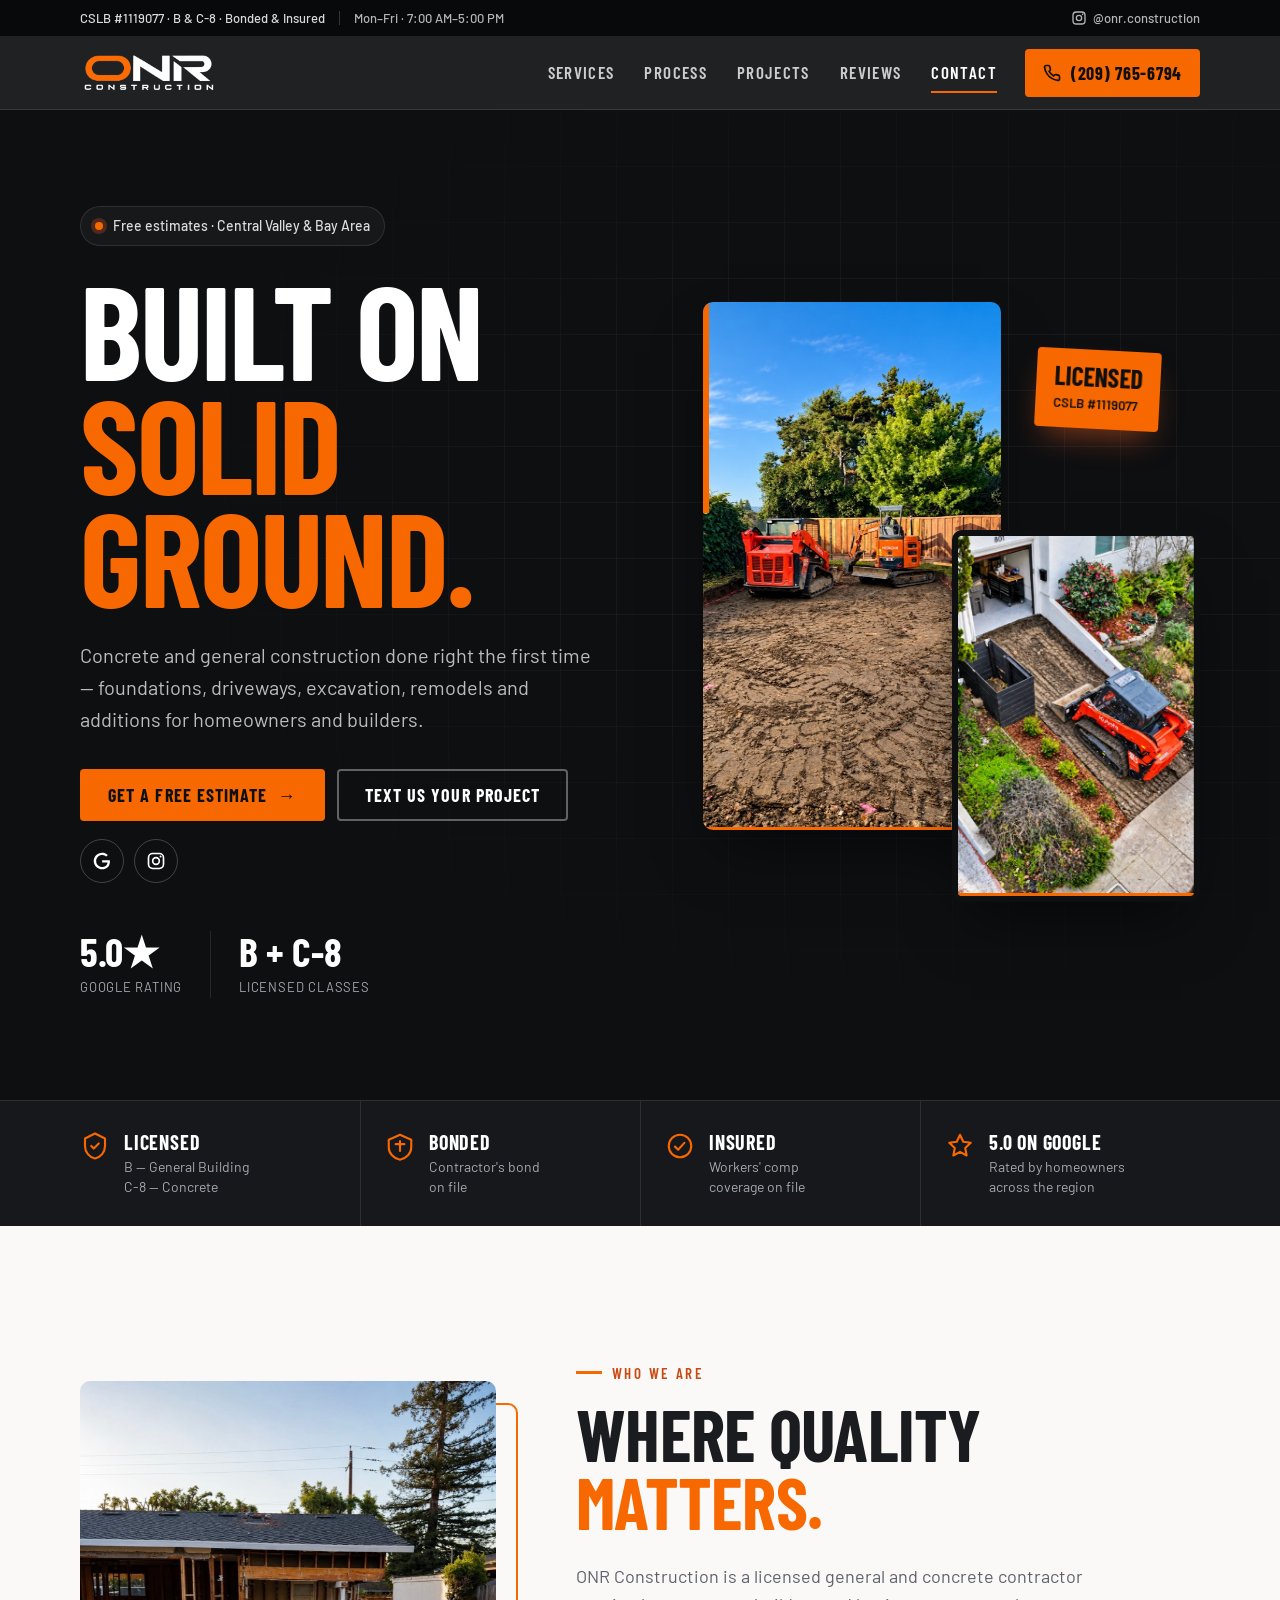
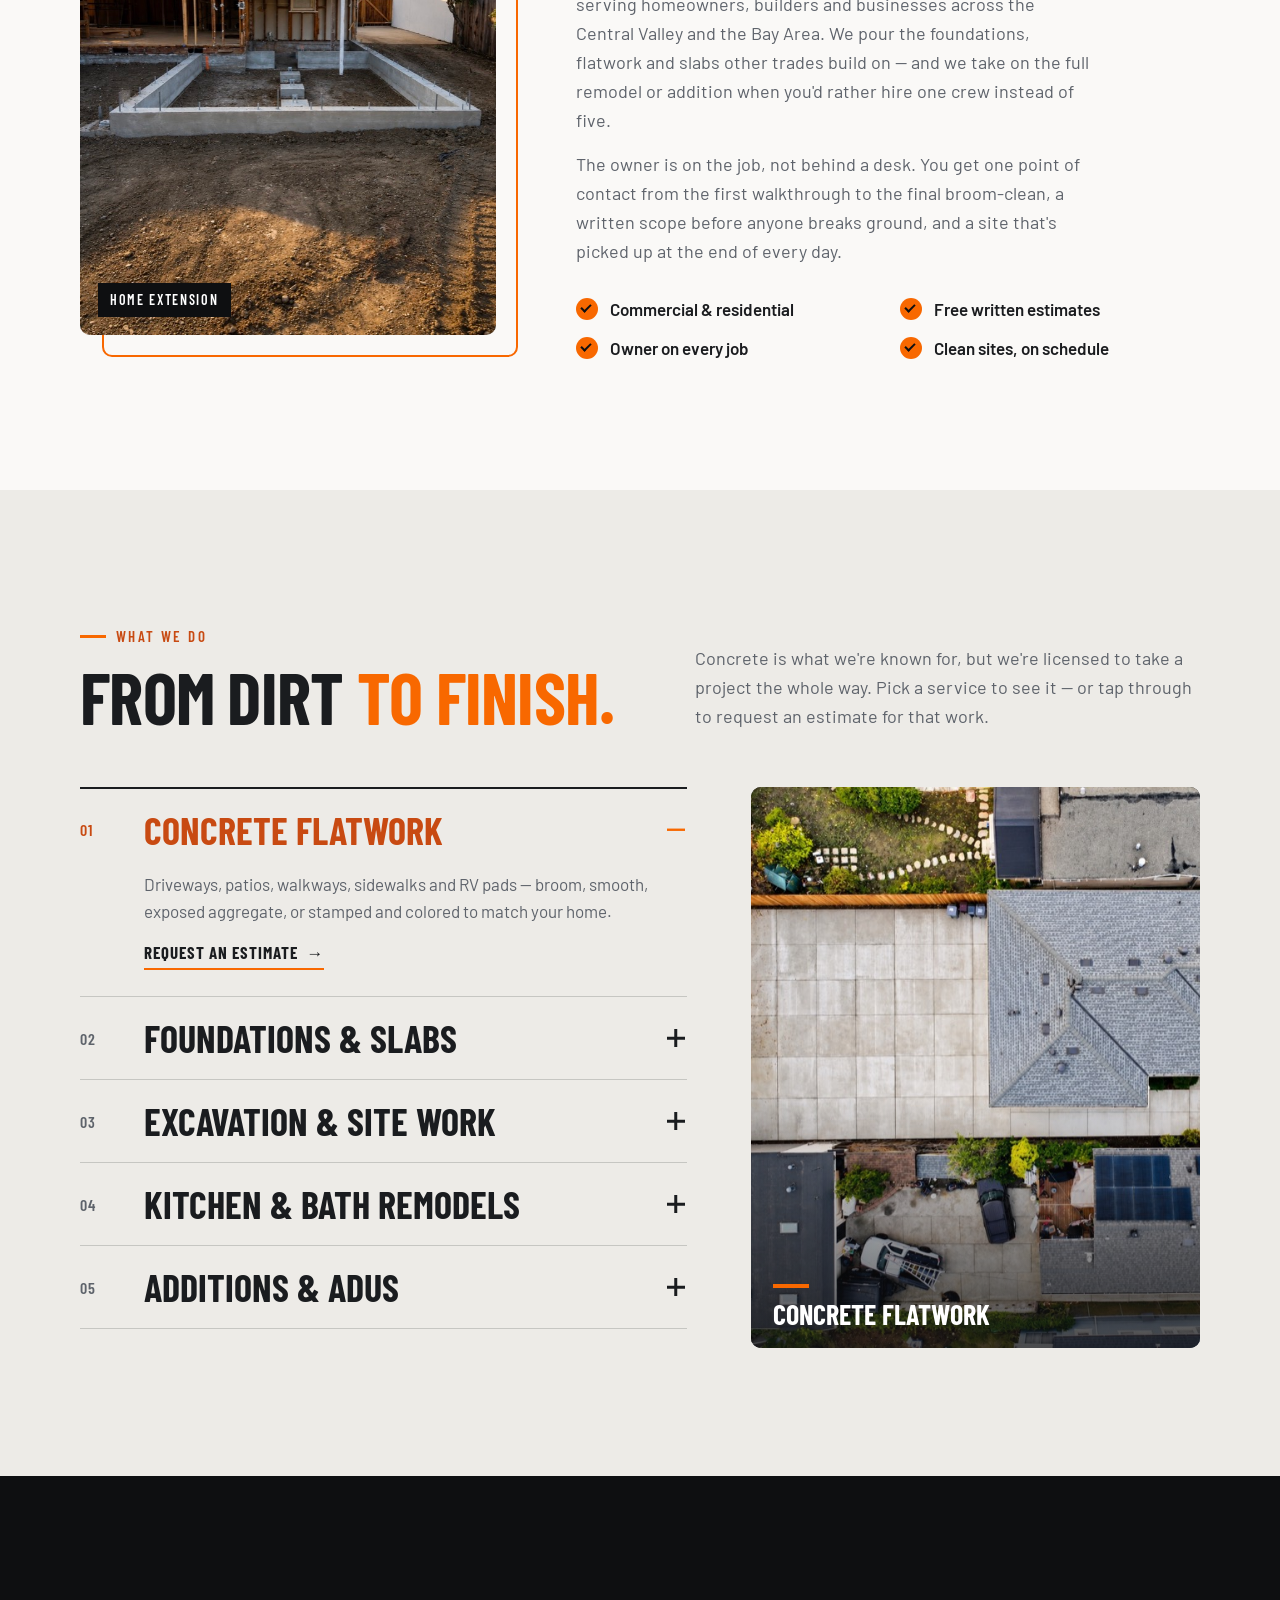
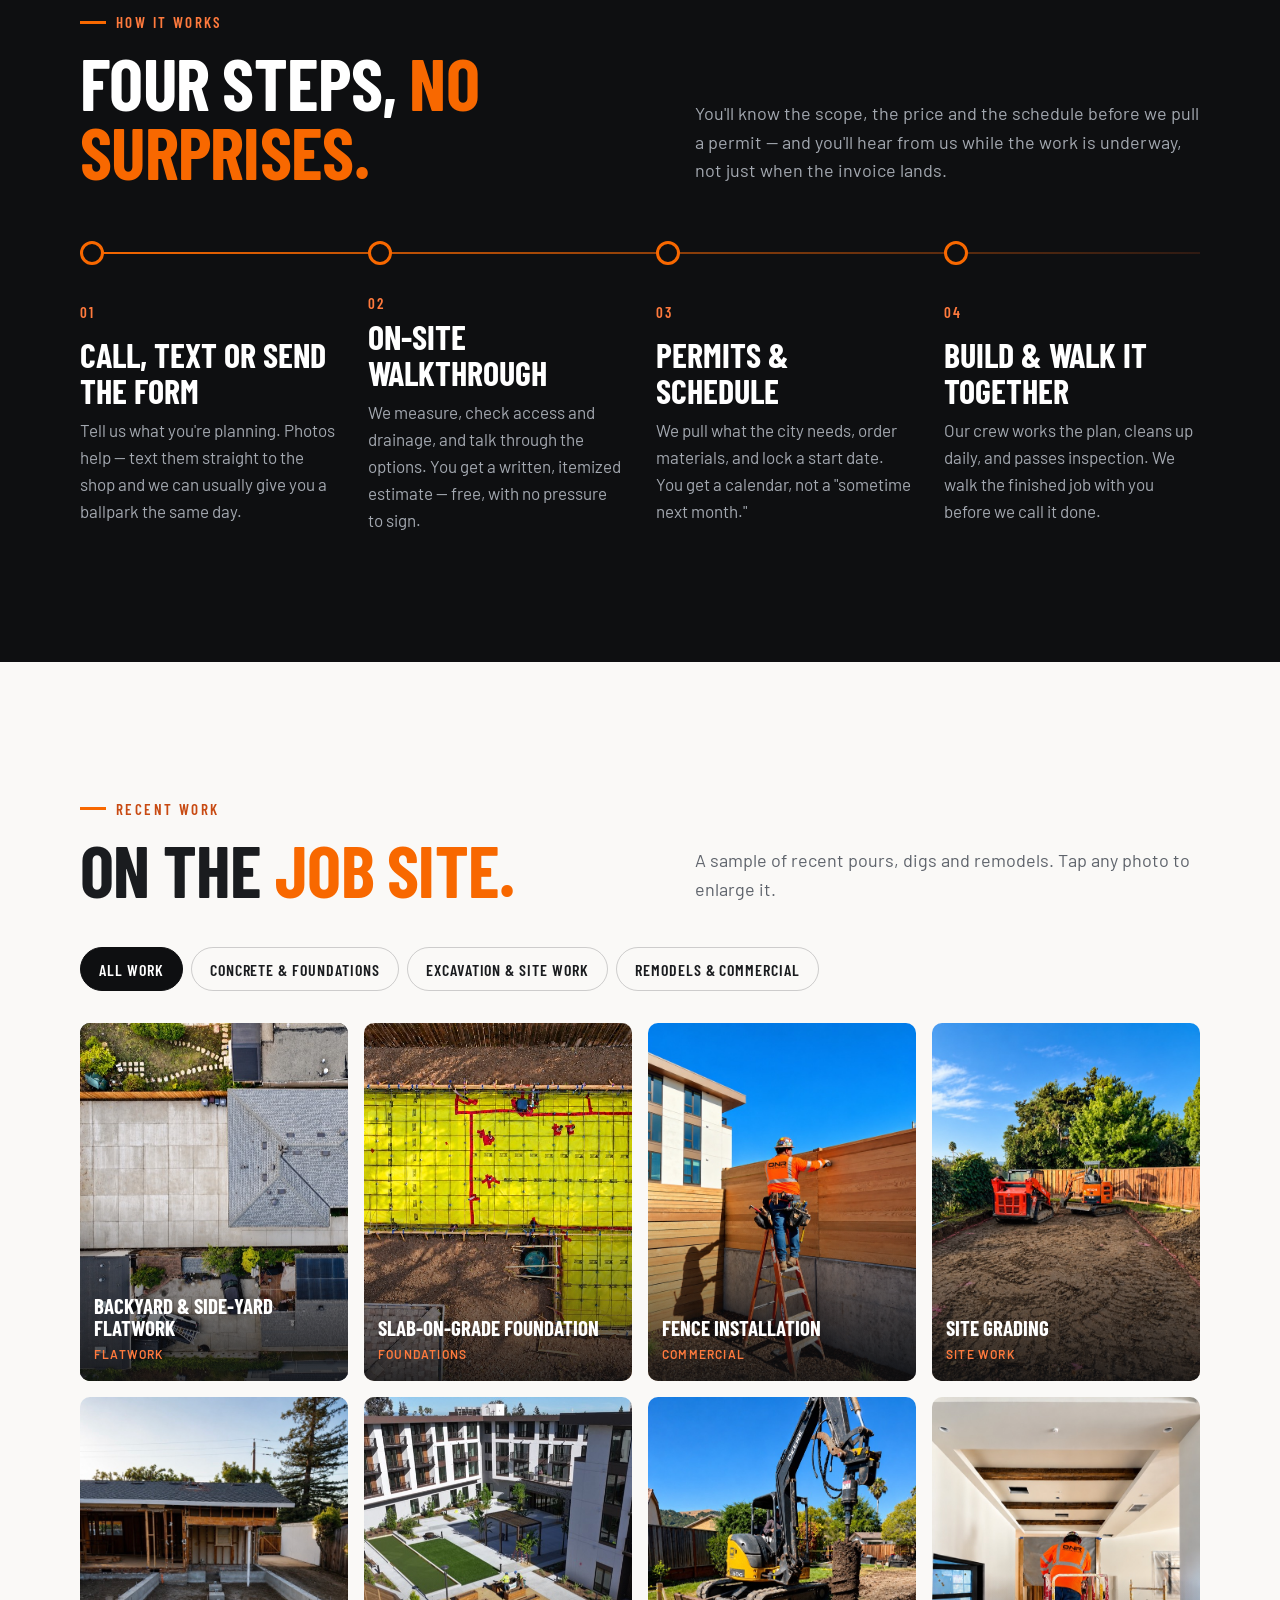
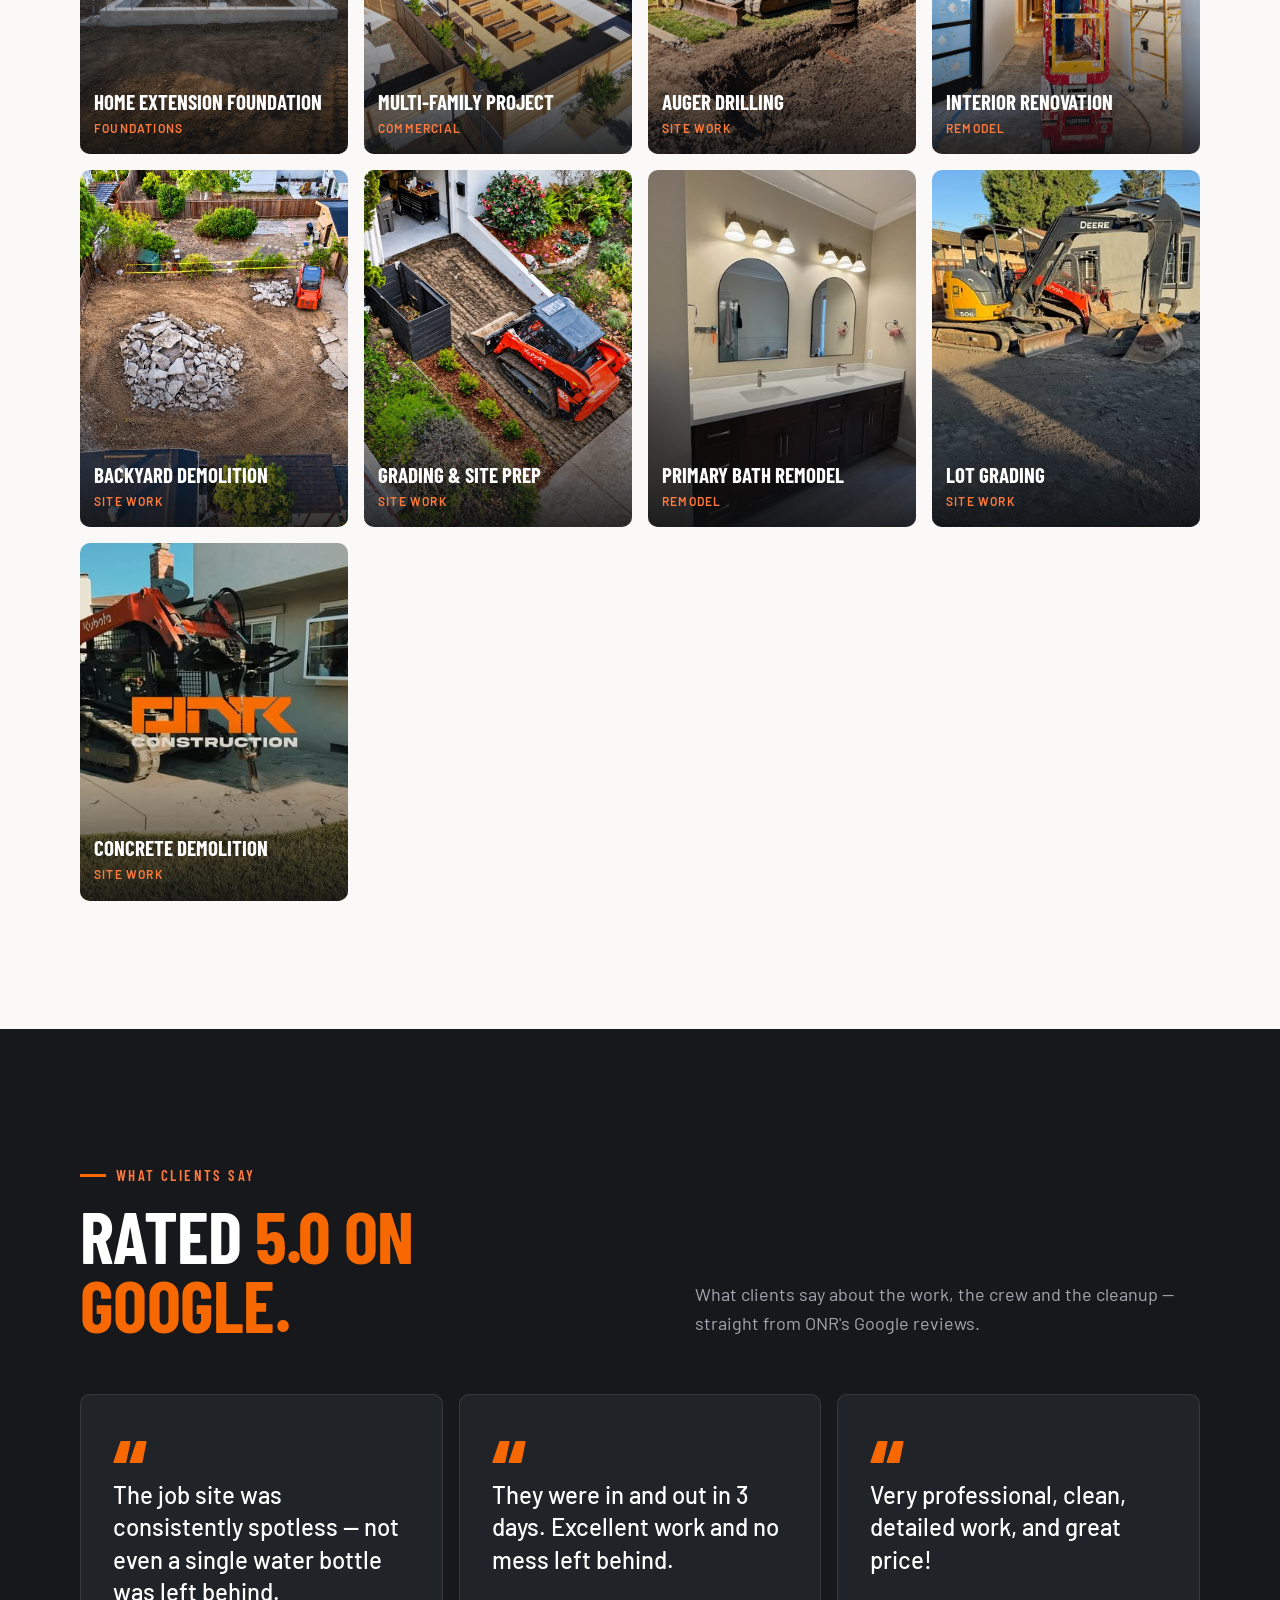
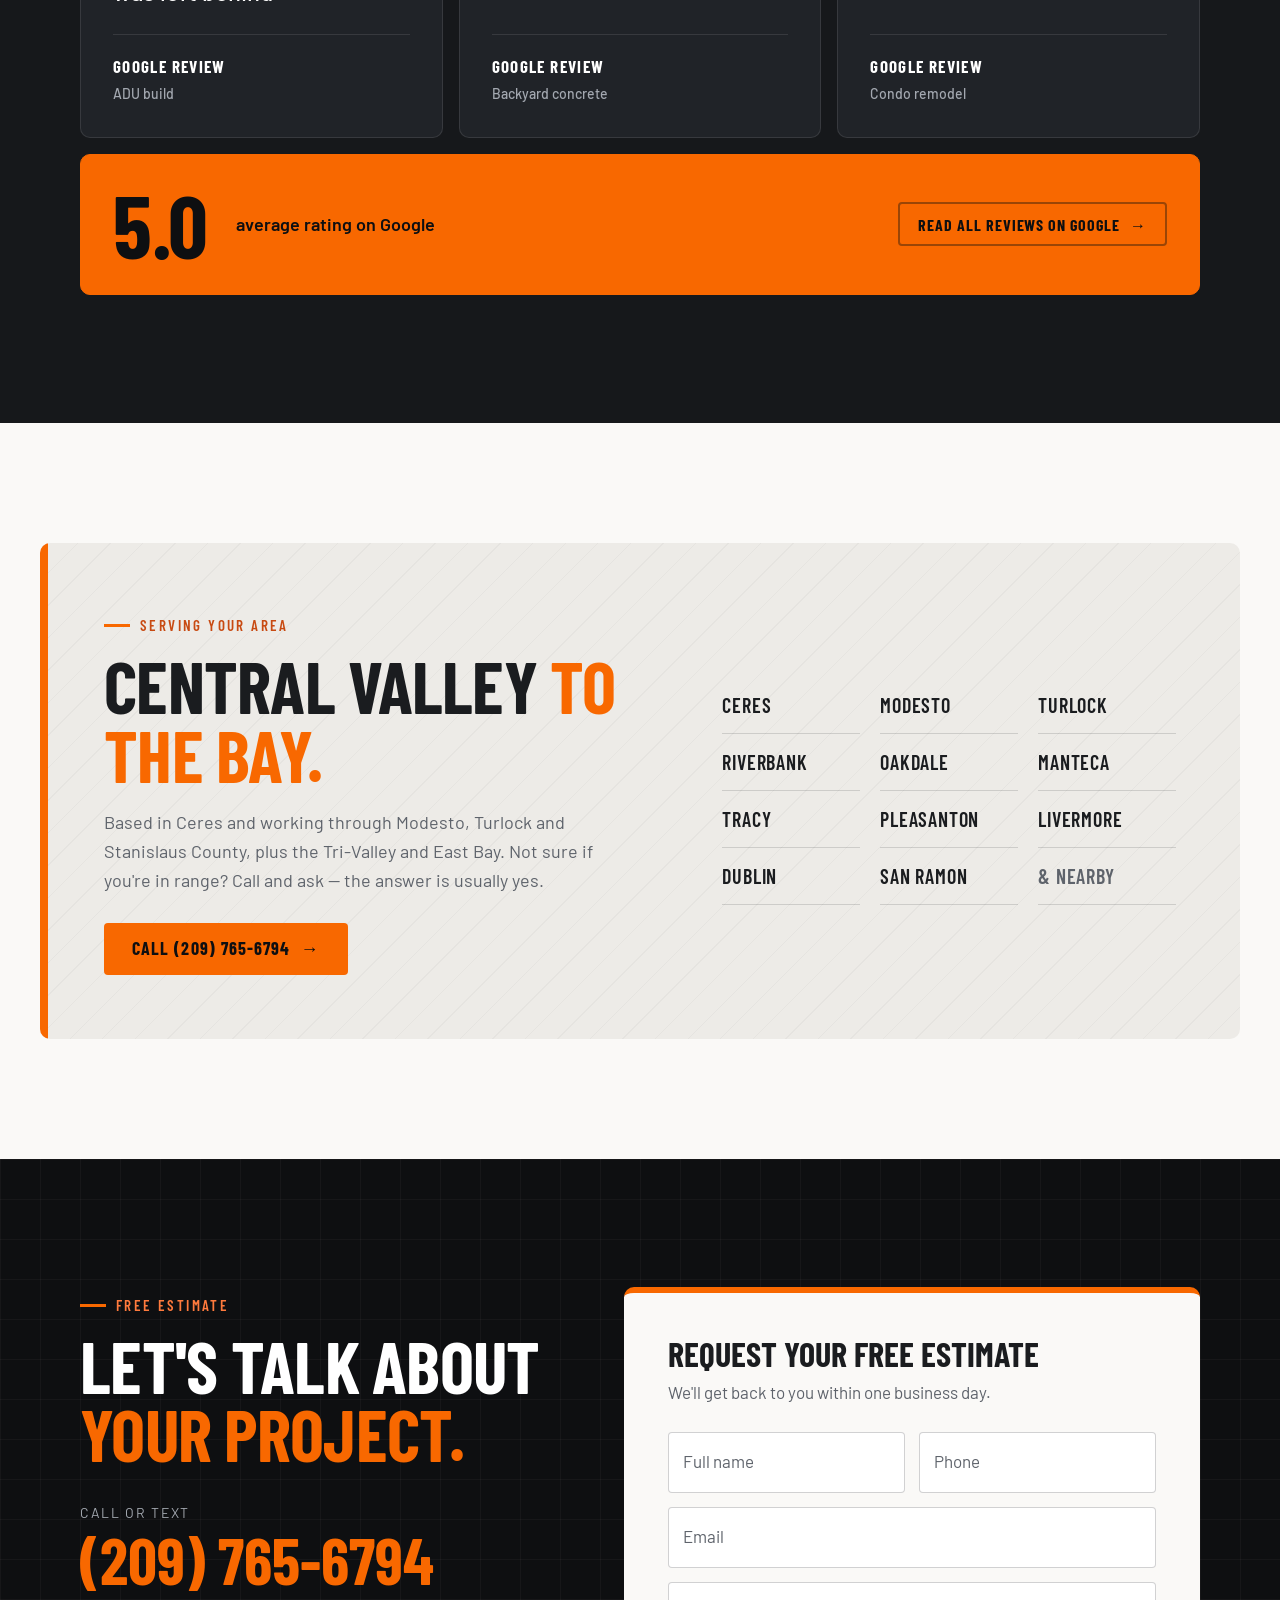
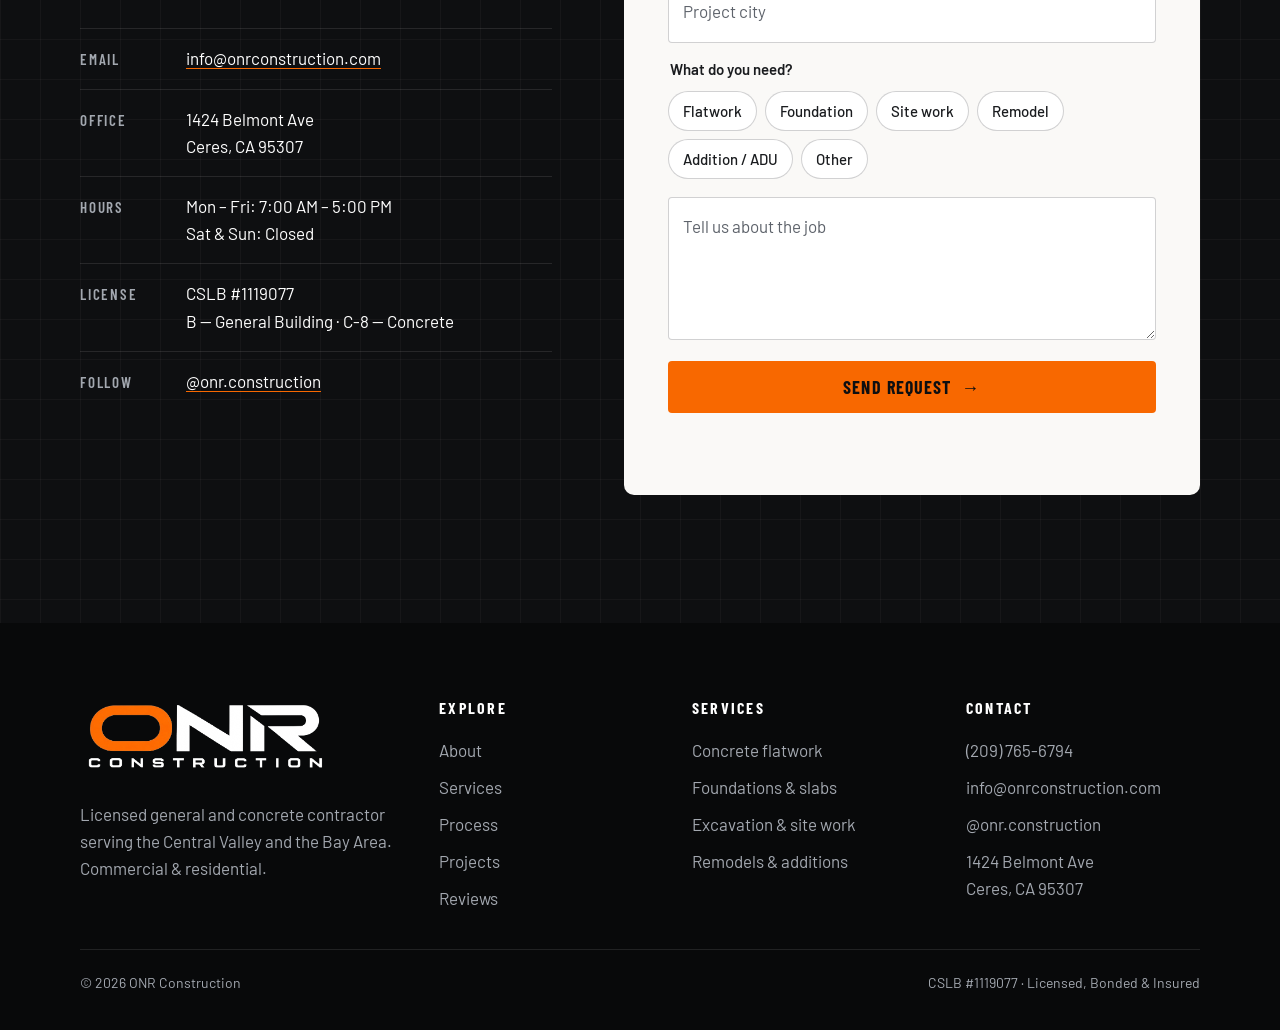
==== commit 66b48703: "Neutral wording in page-source comments HTML comments are public in the page source; keep client ins" ====
--- a/index.html
+++ b/index.html
@@ -91,7 +91,7 @@
         <a href="sms:+12097656794" class="btn btn-ghost">Text us your project</a>
       </div>
 
-      <!-- Victor asked for Google and Instagram only here; add others when he asks. -->
+      <!-- Google and Instagram only here, per the client. -->
       <div class="hero-social hero-anim">
         <a href="https://g.co/kgs/r6RykFx" target="_blank" rel="noopener" aria-label="ONR Construction on Google (reviews)" title="Google">
           <svg viewBox="0 0 24 24" aria-hidden="true"><path class="fill" d="M21.35 11.1h-9.18v2.73h6.51c-.33 3.81-3.5 5.44-6.5 5.44C8.36 19.27 5 16.25 5 12c0-4.1 3.2-7.27 7.2-7.27 3.09 0 4.9 1.97 4.9 1.97L19 4.72S16.56 2 12.1 2C6.42 2 2.03 6.8 2.03 12c0 5.05 4.13 10 10.22 10 5.35 0 9.25-3.67 9.25-9.09 0-1.15-.15-1.81-.15-1.81z"/></svg>
@@ -413,8 +413,8 @@
 </section>
 
 <!-- ═══════════ REVIEWS ═══════════ -->
-<!-- Excerpts from real reviews on ONR's Google listing (checked 2026-10-17). Google only:
-     Victor asked for Yelp to be removed. Reviewer names left off on purpose. -->
+<!-- Excerpts from ONR's Google listing (checked 2026-10-17). Google reviews only, per the
+     client. Reviewer names left off on purpose. -->
 <section class="reviews" id="reviews">
   <div class="wrap">
     <div class="section-head reveal">
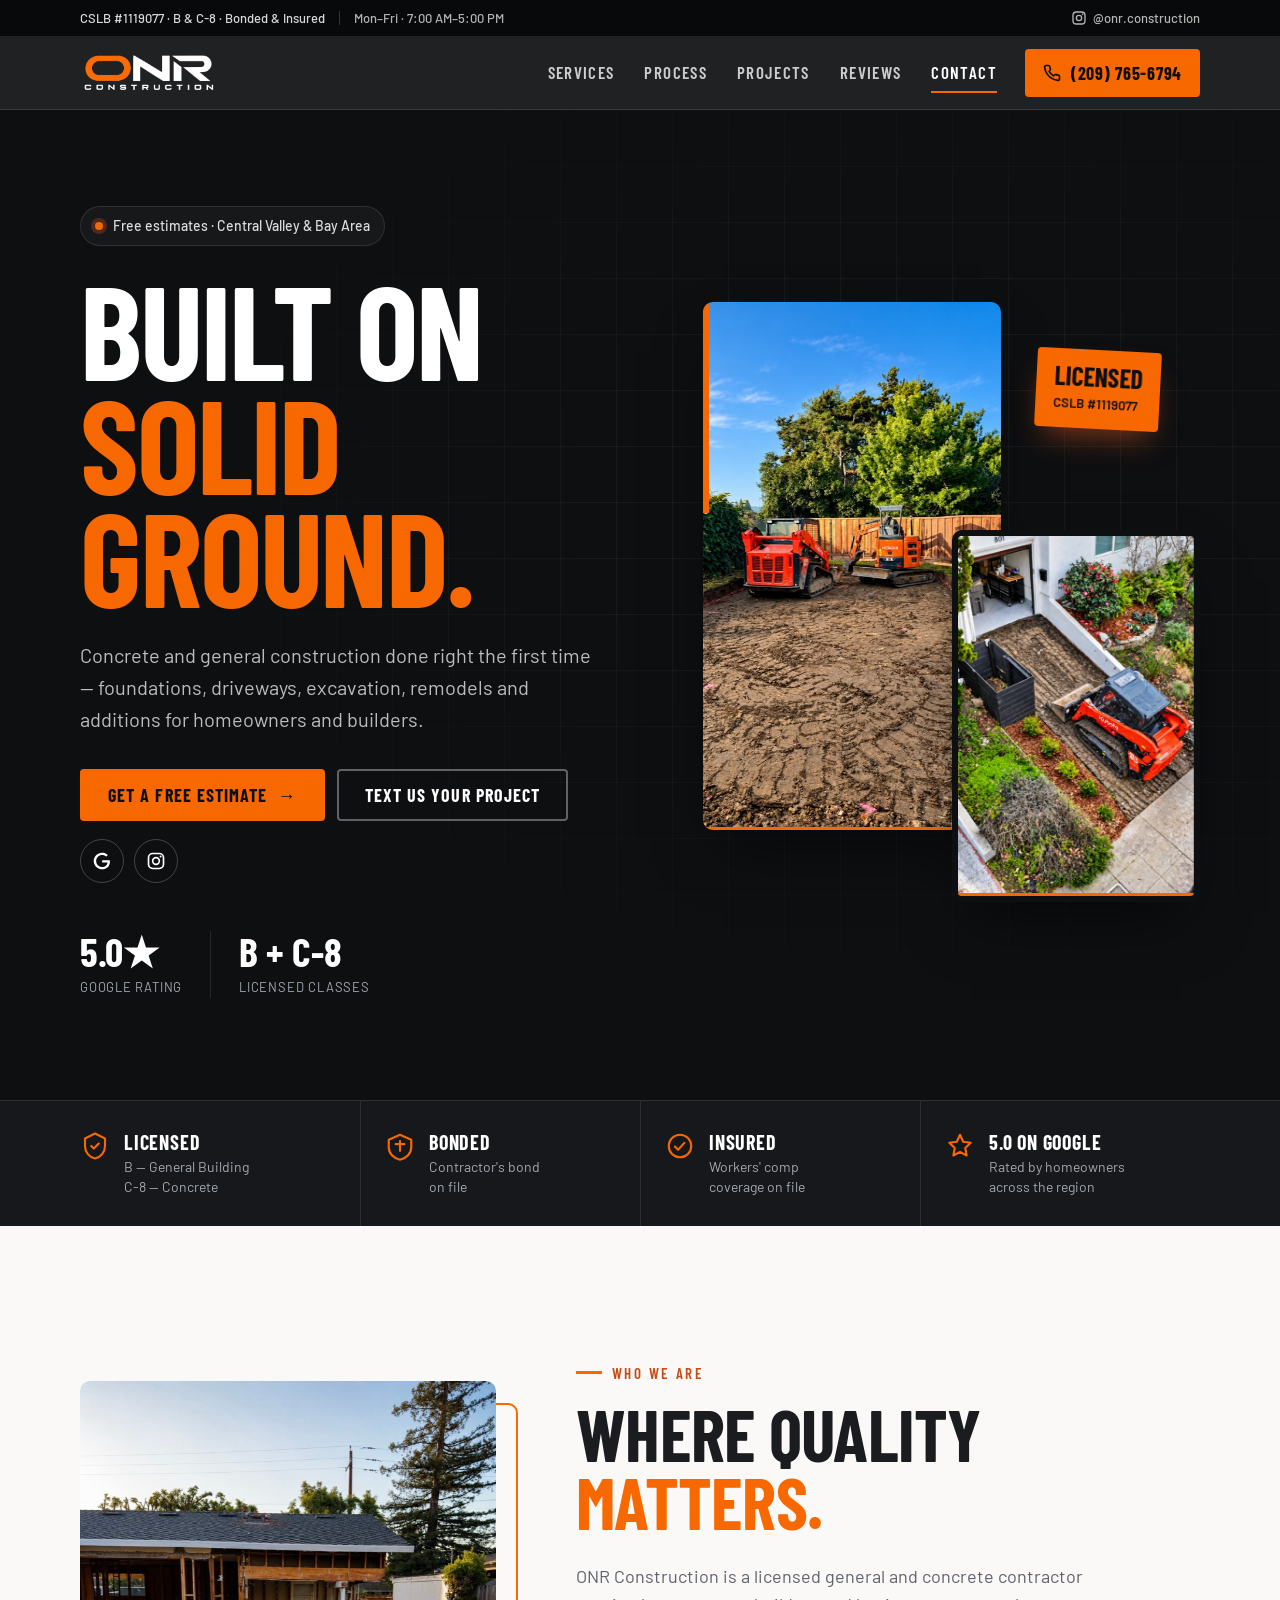
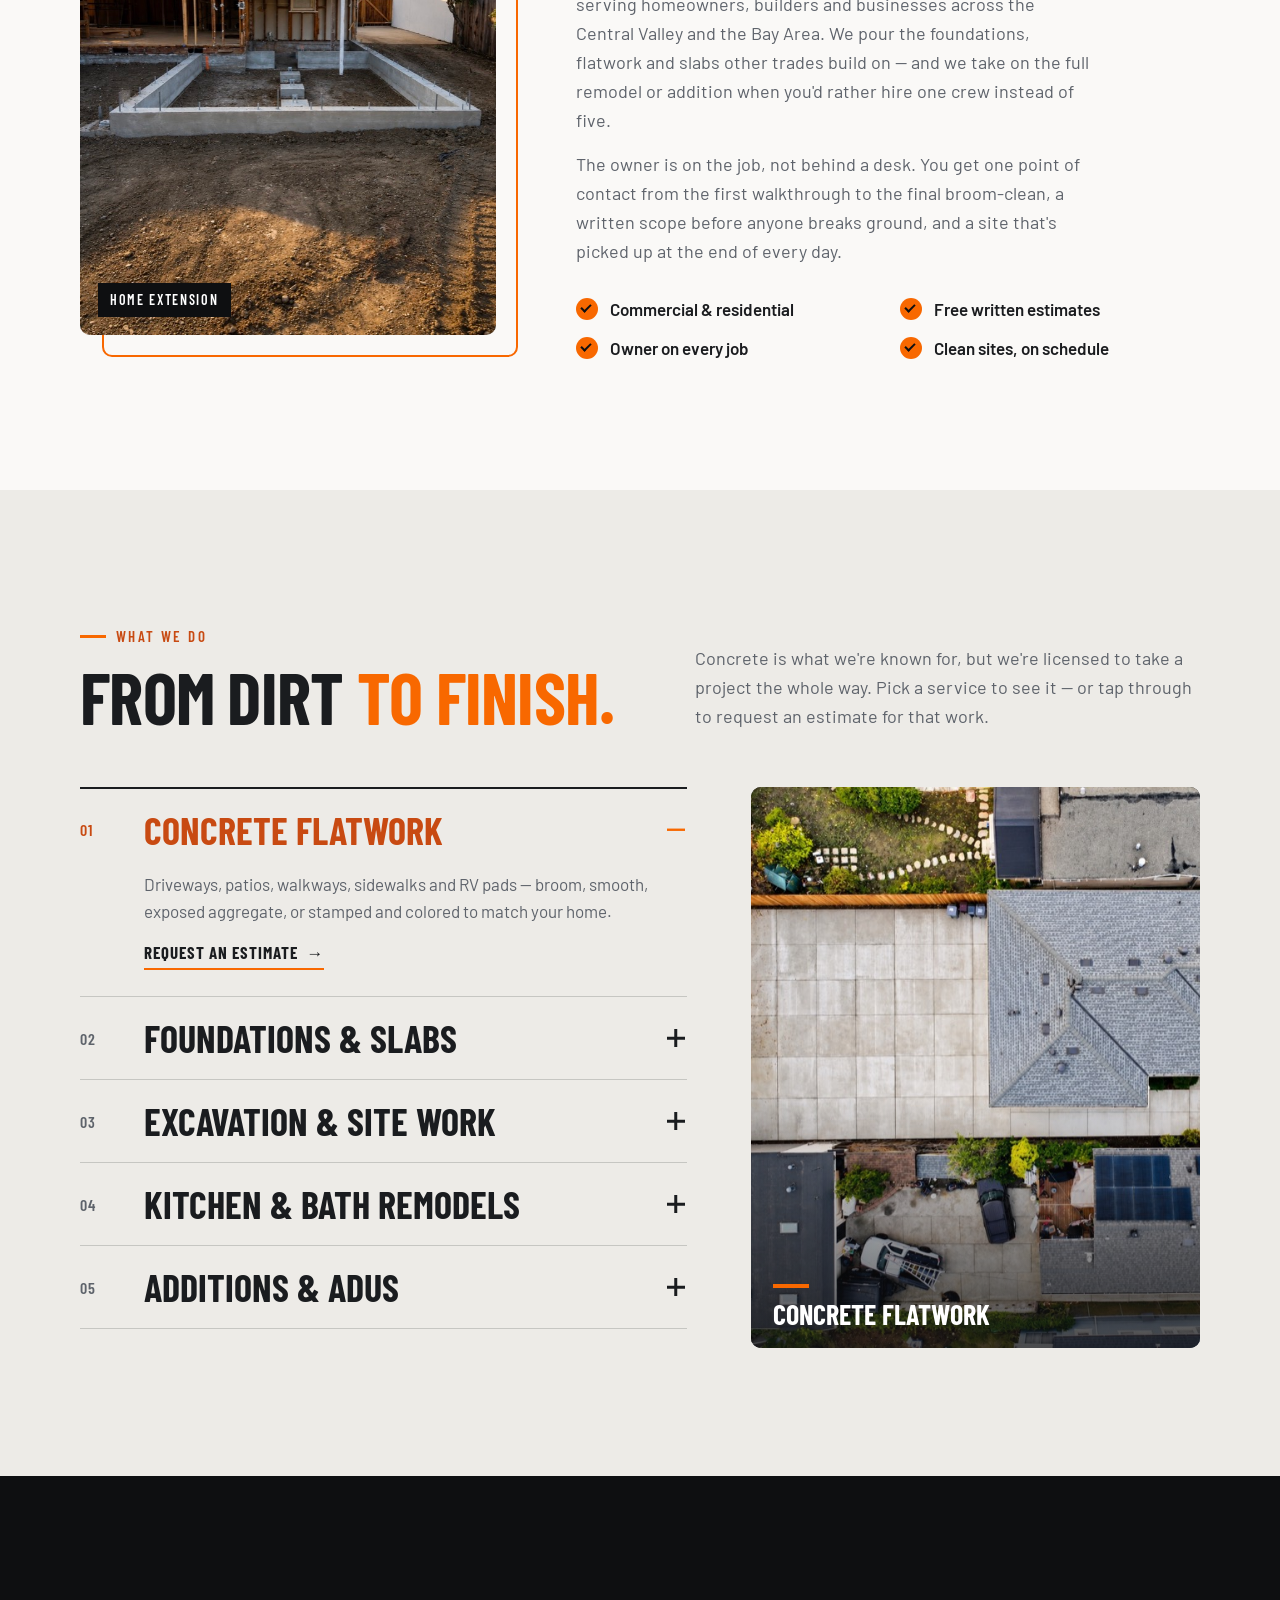
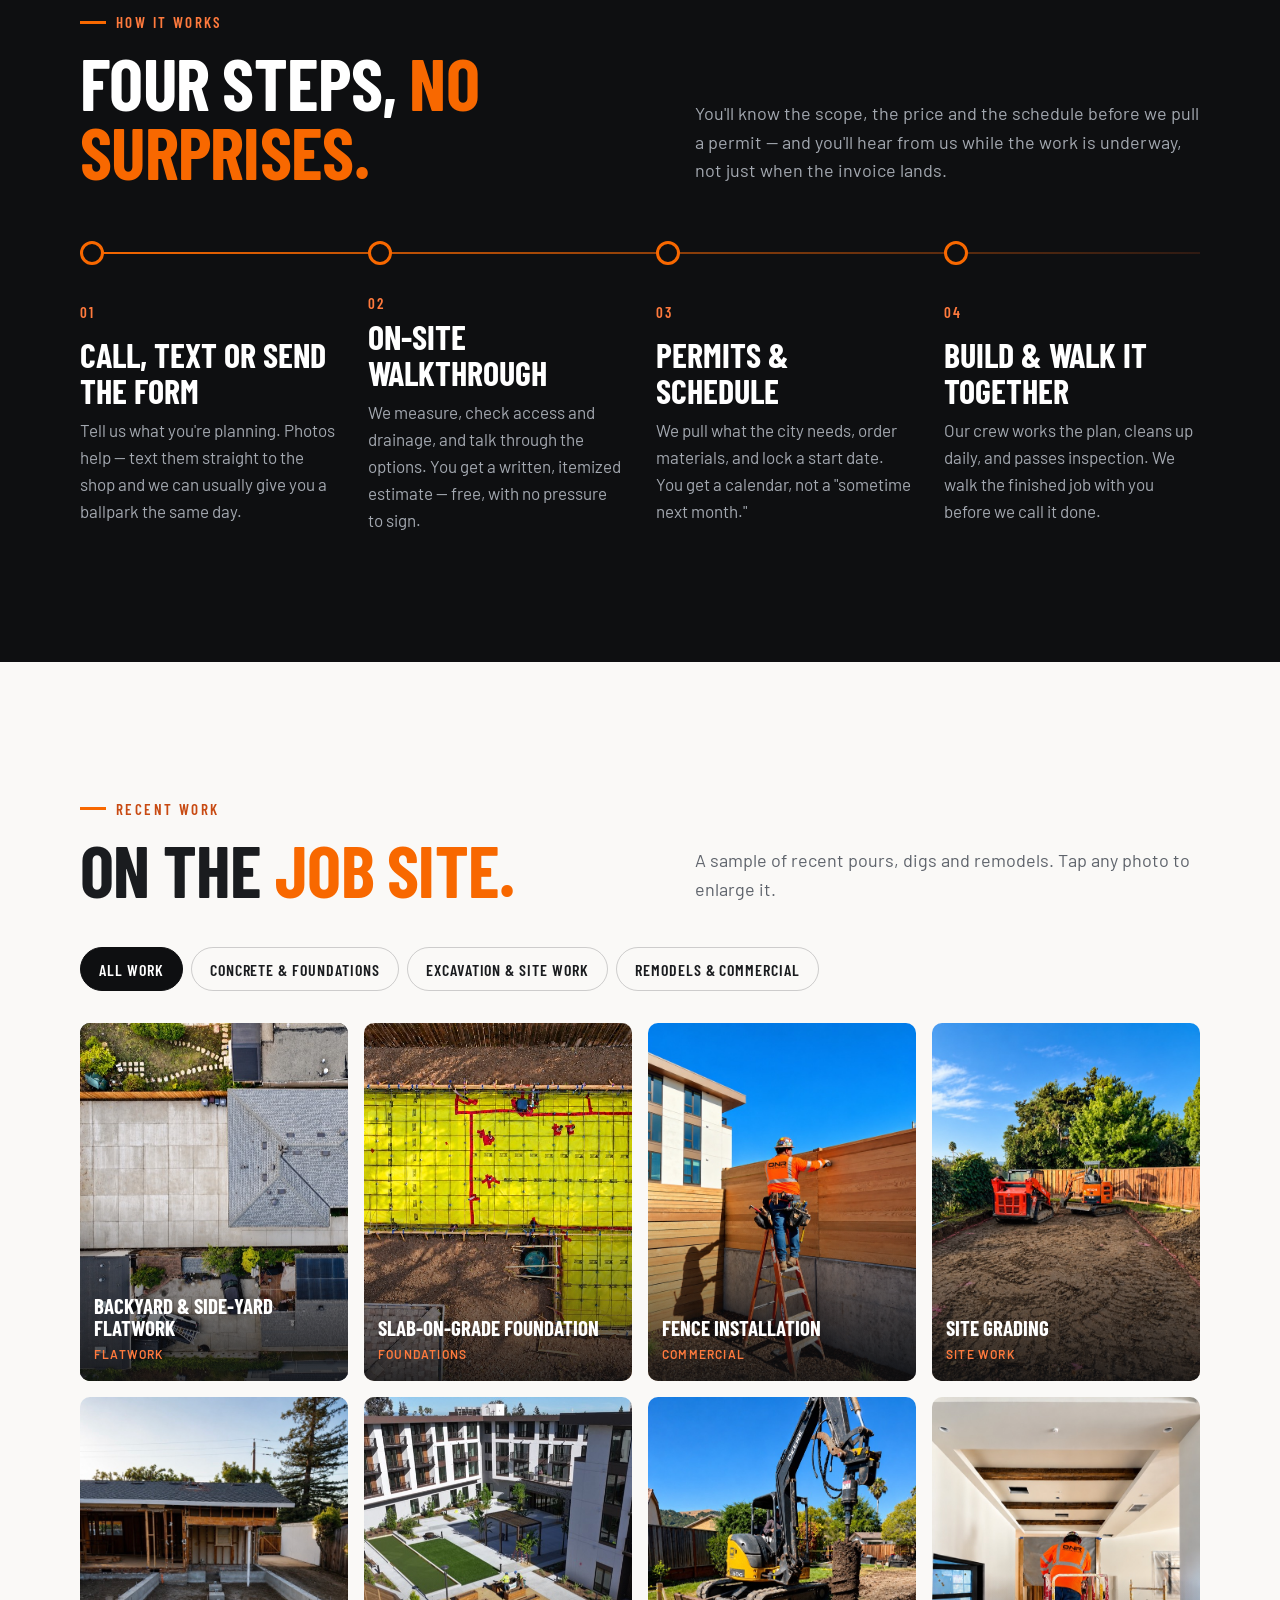
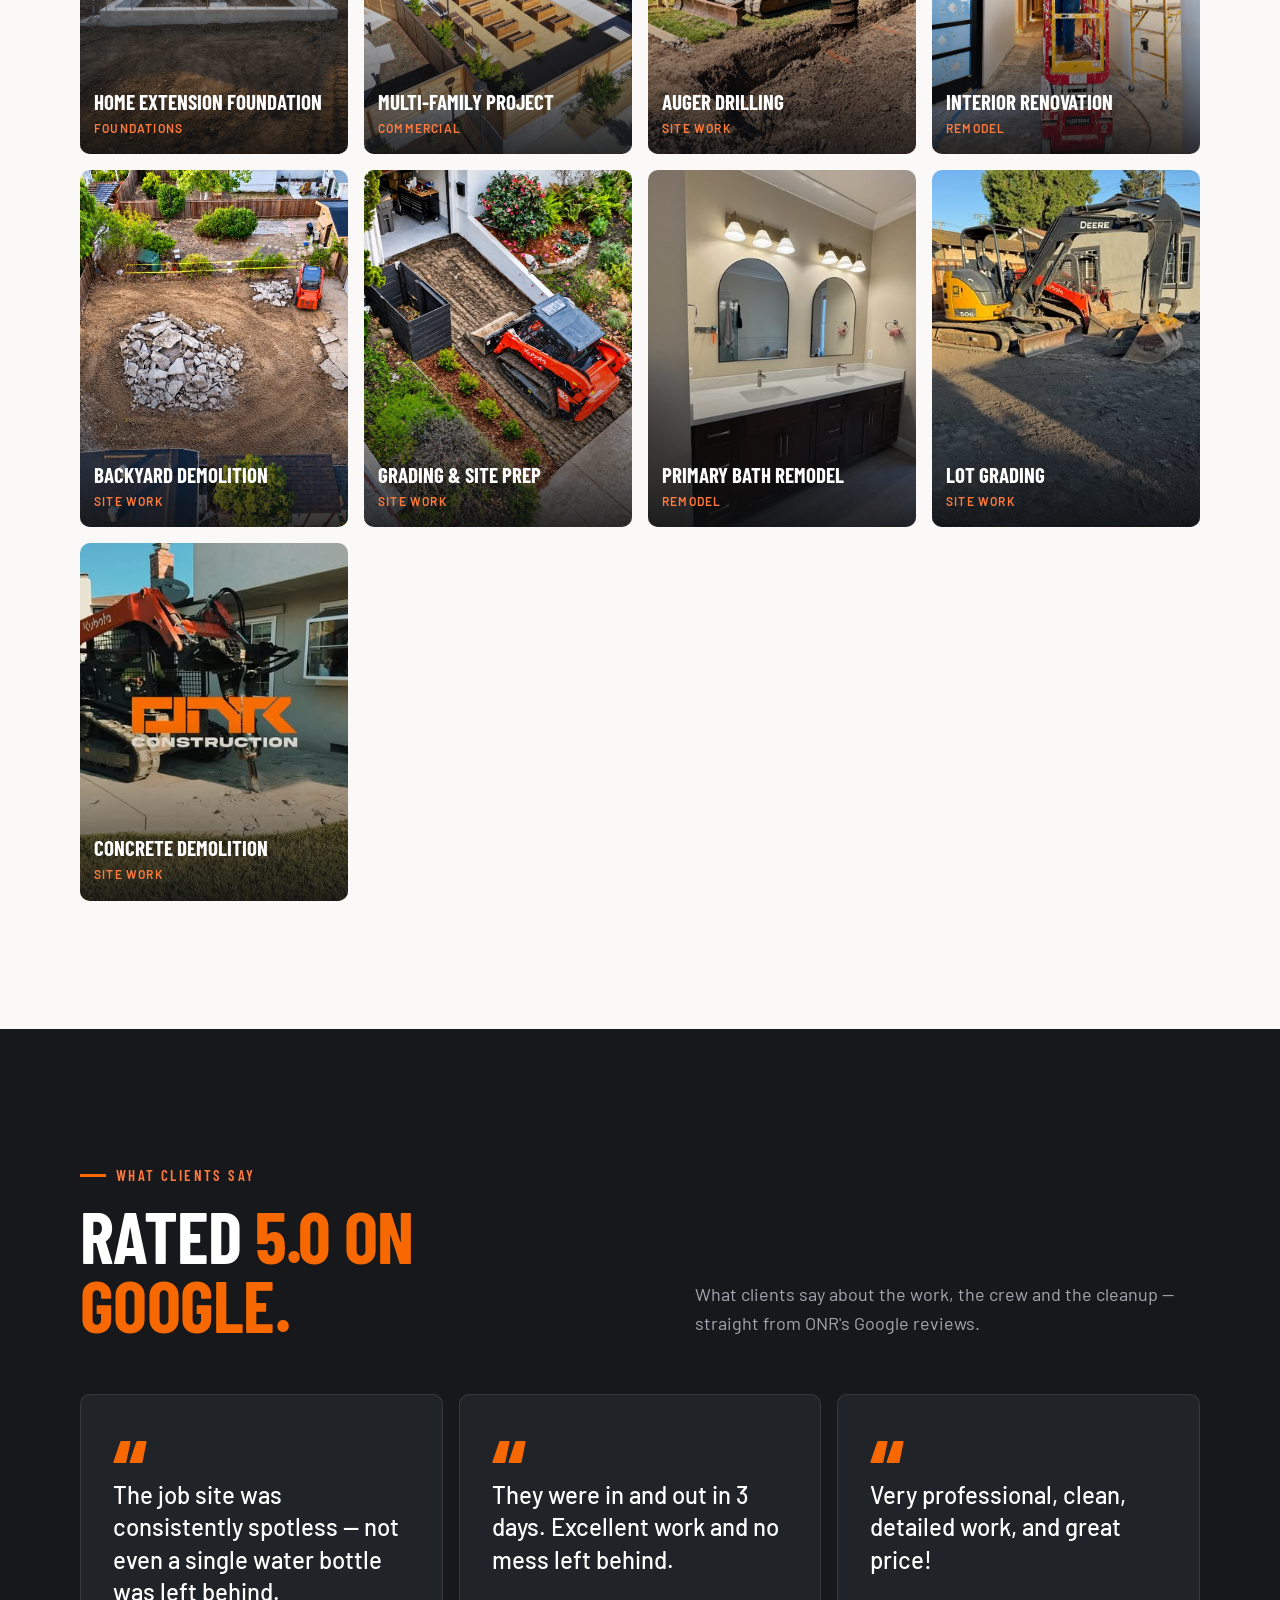
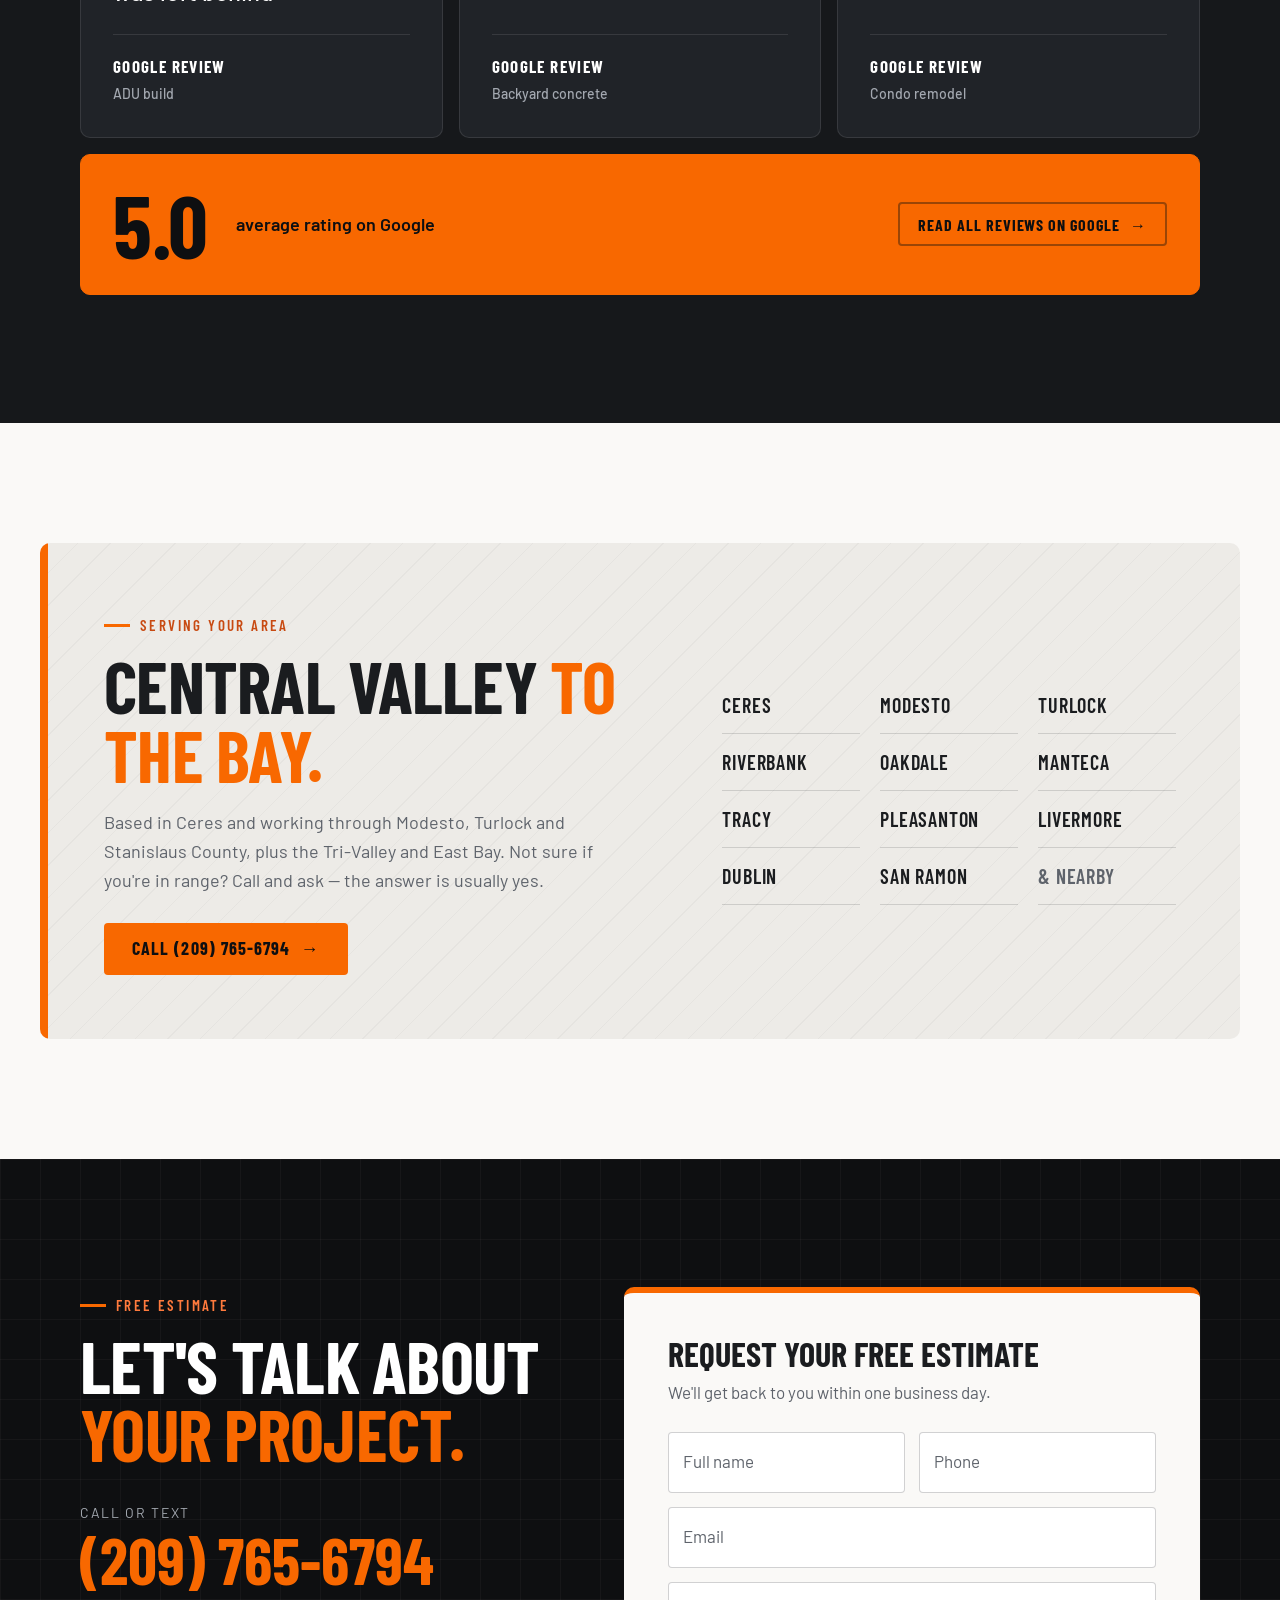
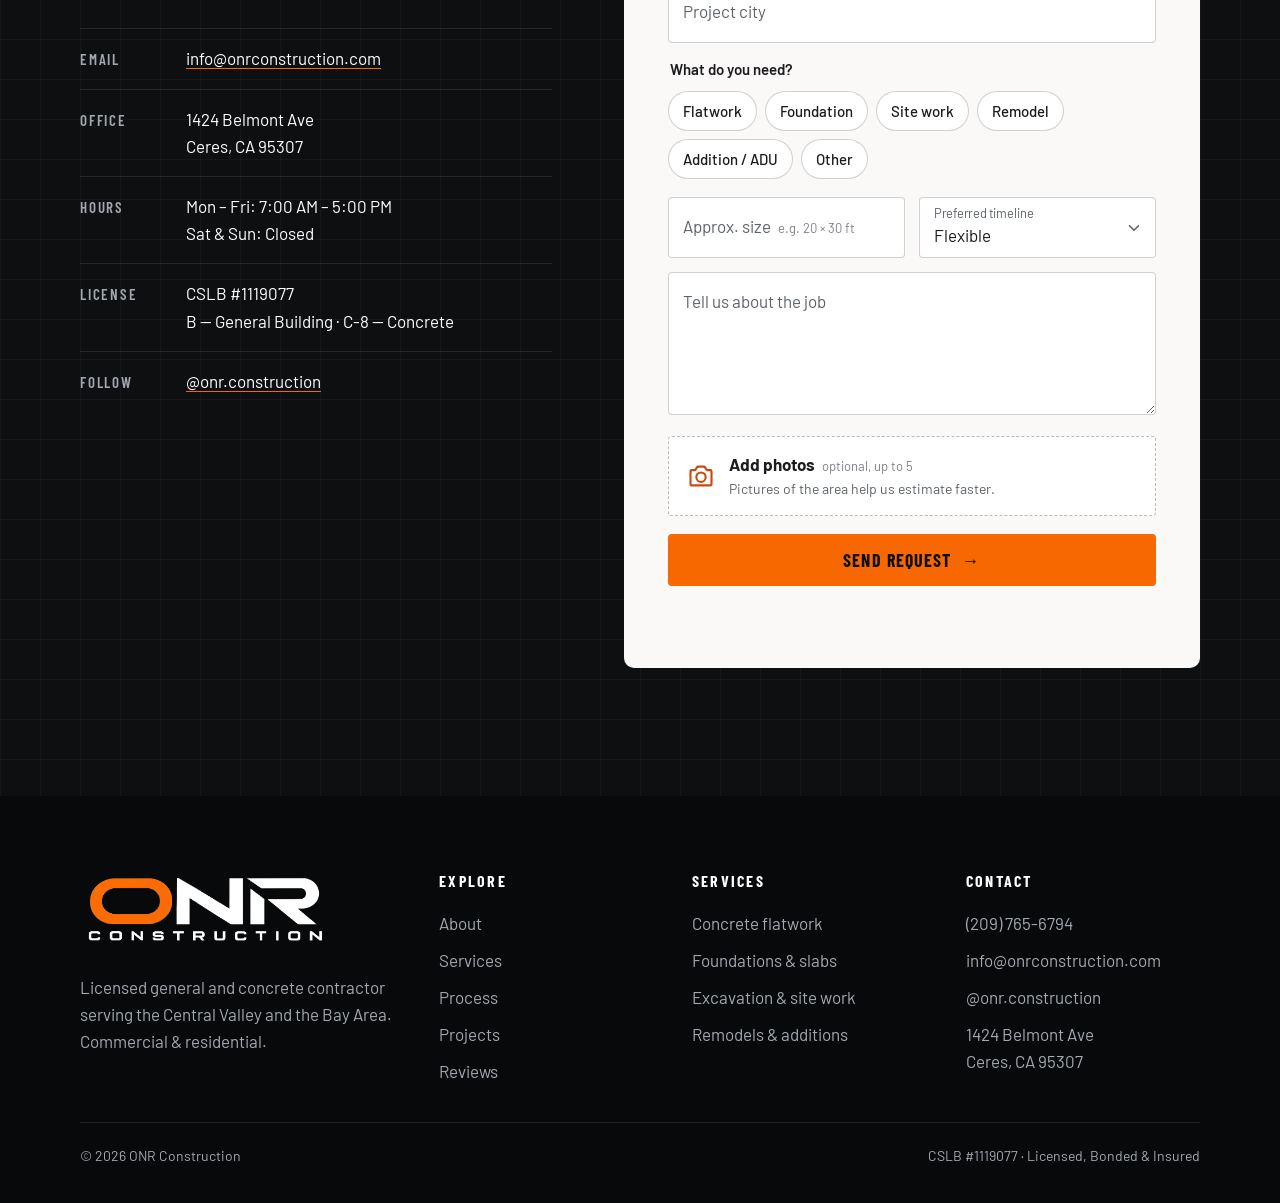
==== commit 447ed70f: "Estimate form: optional photos, approximate size and timeline Victor asked for photo uploads, projec" ====
--- a/index.html
+++ b/index.html
@@ -532,9 +532,37 @@
         <label><input type="radio" name="Service" value="Other"><span>Other</span></label>
       </fieldset>
 
+      <div class="field-row">
+        <div class="field">
+          <input id="f-size" name="Approx. size" type="text" placeholder=" ">
+          <label for="f-size">Approx. size <span class="opt">e.g. 20 &times; 30 ft</span></label>
+        </div>
+        <div class="field field-select">
+          <select id="f-timeline" name="Timeline">
+            <option value="">Flexible</option>
+            <option>As soon as possible</option>
+            <option>Within 1&ndash;3 months</option>
+            <option>3&ndash;6 months out</option>
+            <option>Just planning / getting prices</option>
+          </select>
+          <label for="f-timeline">Preferred timeline</label>
+        </div>
+      </div>
+
       <div class="field">
         <textarea id="f-message" name="Message" rows="4" placeholder=" "></textarea>
         <label for="f-message">Tell us about the job</label>
+      </div>
+
+      <!-- Photos are shrunk in the browser before upload (FormSubmit allows 10MB per request). -->
+      <div class="upload">
+        <input id="f-photos" class="upload-input" type="file" accept="image/*" multiple>
+        <label class="upload-drop" for="f-photos">
+          <svg viewBox="0 0 24 24" aria-hidden="true"><path d="M4 7h3l2-3h6l2 3h3a1 1 0 0 1 1 1v11a1 1 0 0 1-1 1H4a1 1 0 0 1-1-1V8a1 1 0 0 1 1-1z"/><circle cx="12" cy="13" r="4"/></svg>
+          <span><strong>Add photos</strong> <span class="opt">optional, up to 5</span><br>
+          <span class="upload-hint">Pictures of the area help us estimate faster.</span></span>
+        </label>
+        <ul class="upload-list" id="photoList"></ul>
       </div>
 
       <button type="submit" class="btn btn-orange btn-block" id="formButton">Send request <span class="btn-arrow" aria-hidden="true">&rarr;</span></button>
--- a/style.css
+++ b/style.css
@@ -601,6 +601,49 @@
 }
 .field.has-error input { border-color: #C0362C; }
 
+/* "optional" hints inside labels; hidden once the field has a value */
+.opt { font-size: 13px; color: var(--muted); opacity: .8; margin-left: 4px; }
+.field input:not(:placeholder-shown) + label .opt { display: none; }
+
+/* Dropdowns always show a value, so their label stays raised */
+.field select {
+  width: 100%; padding: 24px 40px 8px 14px; border: 1.5px solid rgba(26,28,31,.2); border-radius: var(--radius);
+  background: var(--white) url("data:image/svg+xml,%3Csvg xmlns='http://www.w3.org/2000/svg' viewBox='0 0 24 24' fill='none' stroke='%235E636B' stroke-width='2.2' stroke-linecap='round' stroke-linejoin='round'%3E%3Cpath d='M6 9l6 6 6-6'/%3E%3C/svg%3E") no-repeat right 12px center / 18px;
+  font: inherit; color: var(--text); -webkit-appearance: none; appearance: none; cursor: pointer;
+  transition: border-color .2s, box-shadow .2s;
+}
+.field select:focus { outline: none; border-color: var(--orange); box-shadow: 0 0 0 3px rgba(240,96,32,.2); }
+.field-select label { transform: translateY(-10px) scale(.76); }
+.field-select select:focus + label { color: var(--orange-deep); }
+
+/* Photo upload */
+.upload { margin: 0 0 18px; }
+.upload-input { position: absolute; width: 1px; height: 1px; opacity: 0; overflow: hidden; }
+.upload-drop {
+  display: flex; align-items: center; gap: 14px; padding: 16px 18px; cursor: pointer;
+  border: 1.5px dashed rgba(26,28,31,.3); border-radius: var(--radius); background: var(--white);
+  line-height: 1.35; transition: border-color .2s, background .2s;
+}
+.upload-drop:hover { border-color: var(--orange); background: #FFF8F3; }
+.upload-input:focus-visible + .upload-drop { outline: 3px solid var(--orange); outline-offset: 2px; }
+.upload-drop svg { flex: none; width: 28px; height: 28px; fill: none; stroke: var(--orange-deep); stroke-width: 1.8; stroke-linejoin: round; }
+.upload-hint { font-size: 14px; color: var(--muted); }
+.upload.is-full .upload-drop { opacity: .5; pointer-events: none; }
+.upload-list { list-style: none; margin: 10px 0 0; padding: 0; display: flex; flex-wrap: wrap; gap: 8px; }
+.upload-list:empty { display: none; }
+.upload-list li { position: relative; width: 72px; height: 72px; border-radius: var(--radius); overflow: hidden; background: var(--concrete-2); }
+.upload-list img { width: 100%; height: 100%; object-fit: cover; }
+.upload-list li.is-busy::after {
+  content: ""; position: absolute; inset: 0; background: rgba(255,255,255,.6) linear-gradient(90deg, transparent, rgba(240,96,32,.25), transparent) 0 0 / 200% 100%;
+  animation: shimmer 1s linear infinite;
+}
+@keyframes shimmer { to { background-position: -200% 0; } }
+.upload-list button {
+  position: absolute; top: 4px; right: 4px; width: 26px; height: 26px; padding: 0; display: grid; place-items: center;
+  border: 0; border-radius: 50%; background: rgba(14,15,17,.75); color: var(--white); font-size: 15px; line-height: 1;
+}
+.upload-list button:hover { background: var(--orange); color: var(--ink); }
+
 .pills { border: 0; margin: 4px 0 18px; padding: 0; display: flex; flex-wrap: wrap; gap: 8px; }
 .pills legend { width: 100%; margin-bottom: 10px; font-weight: 600; font-size: 15px; }
 .pills label { position: relative; }
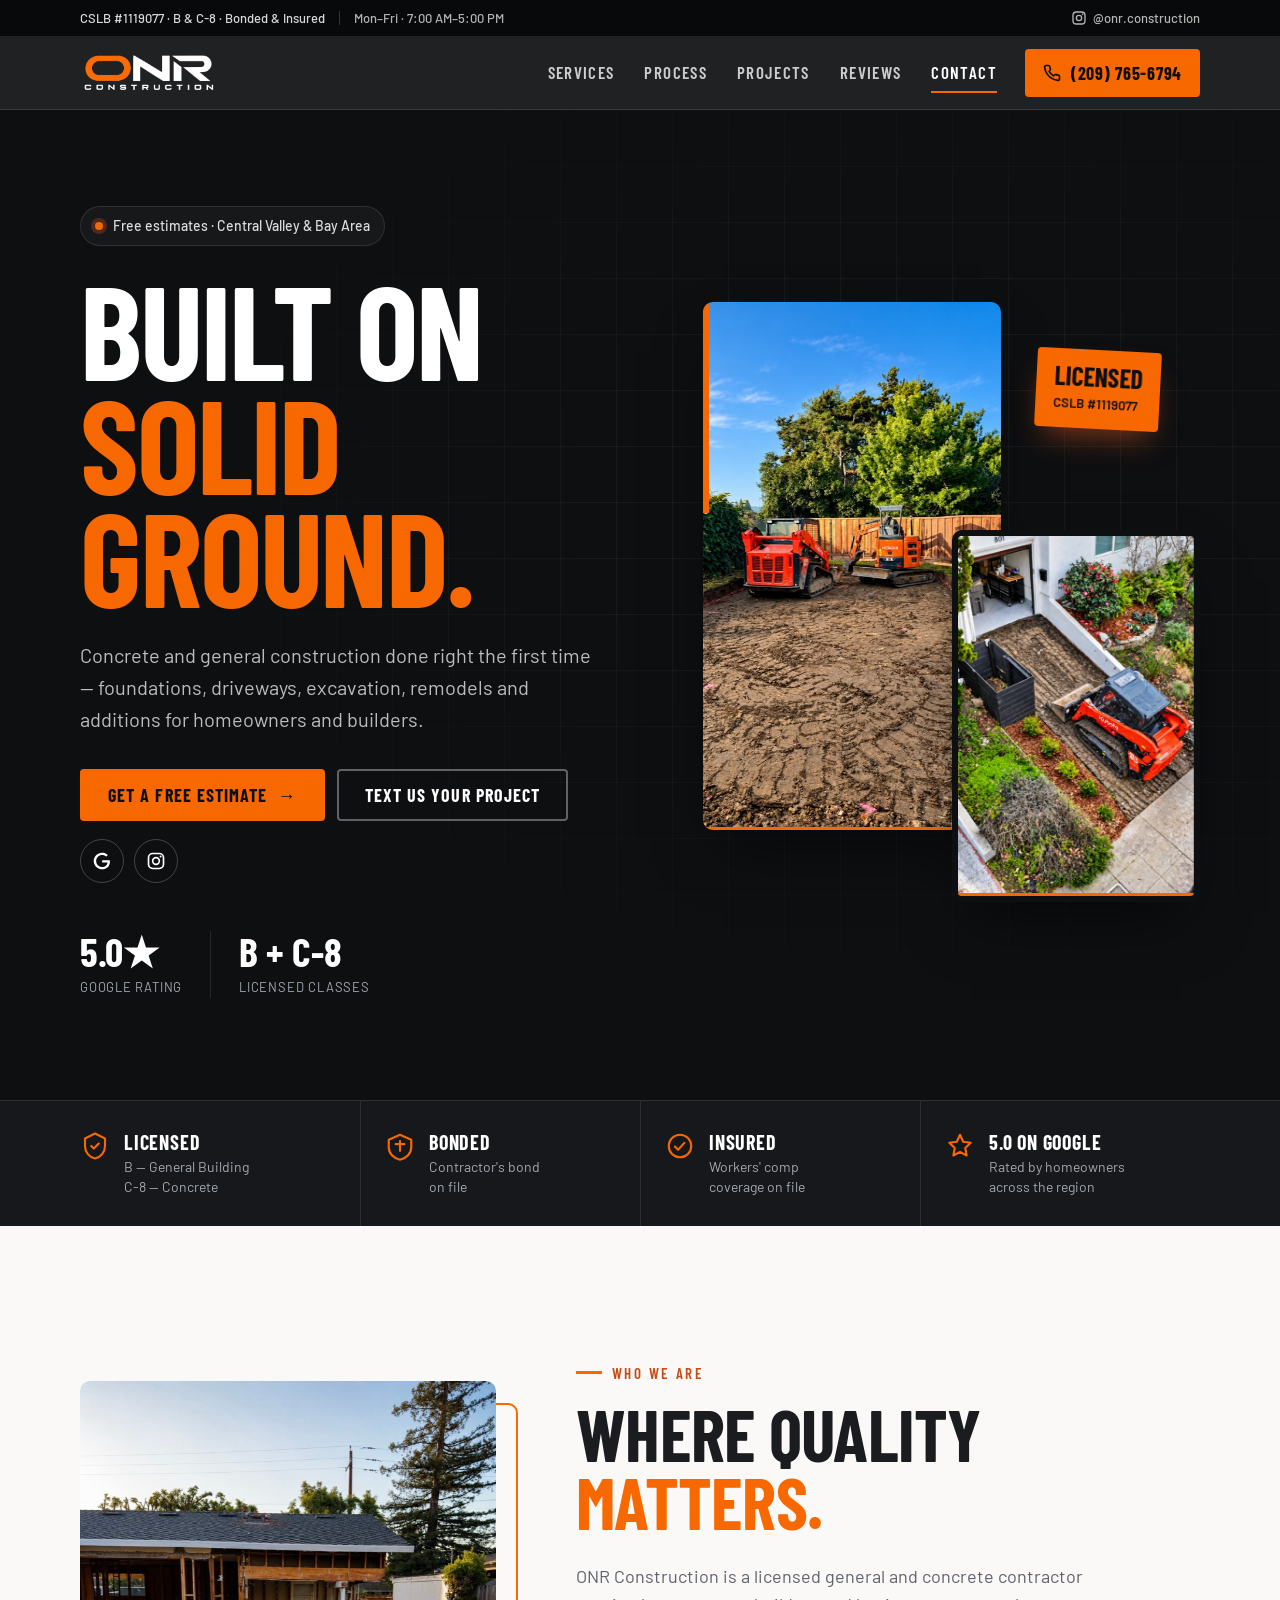
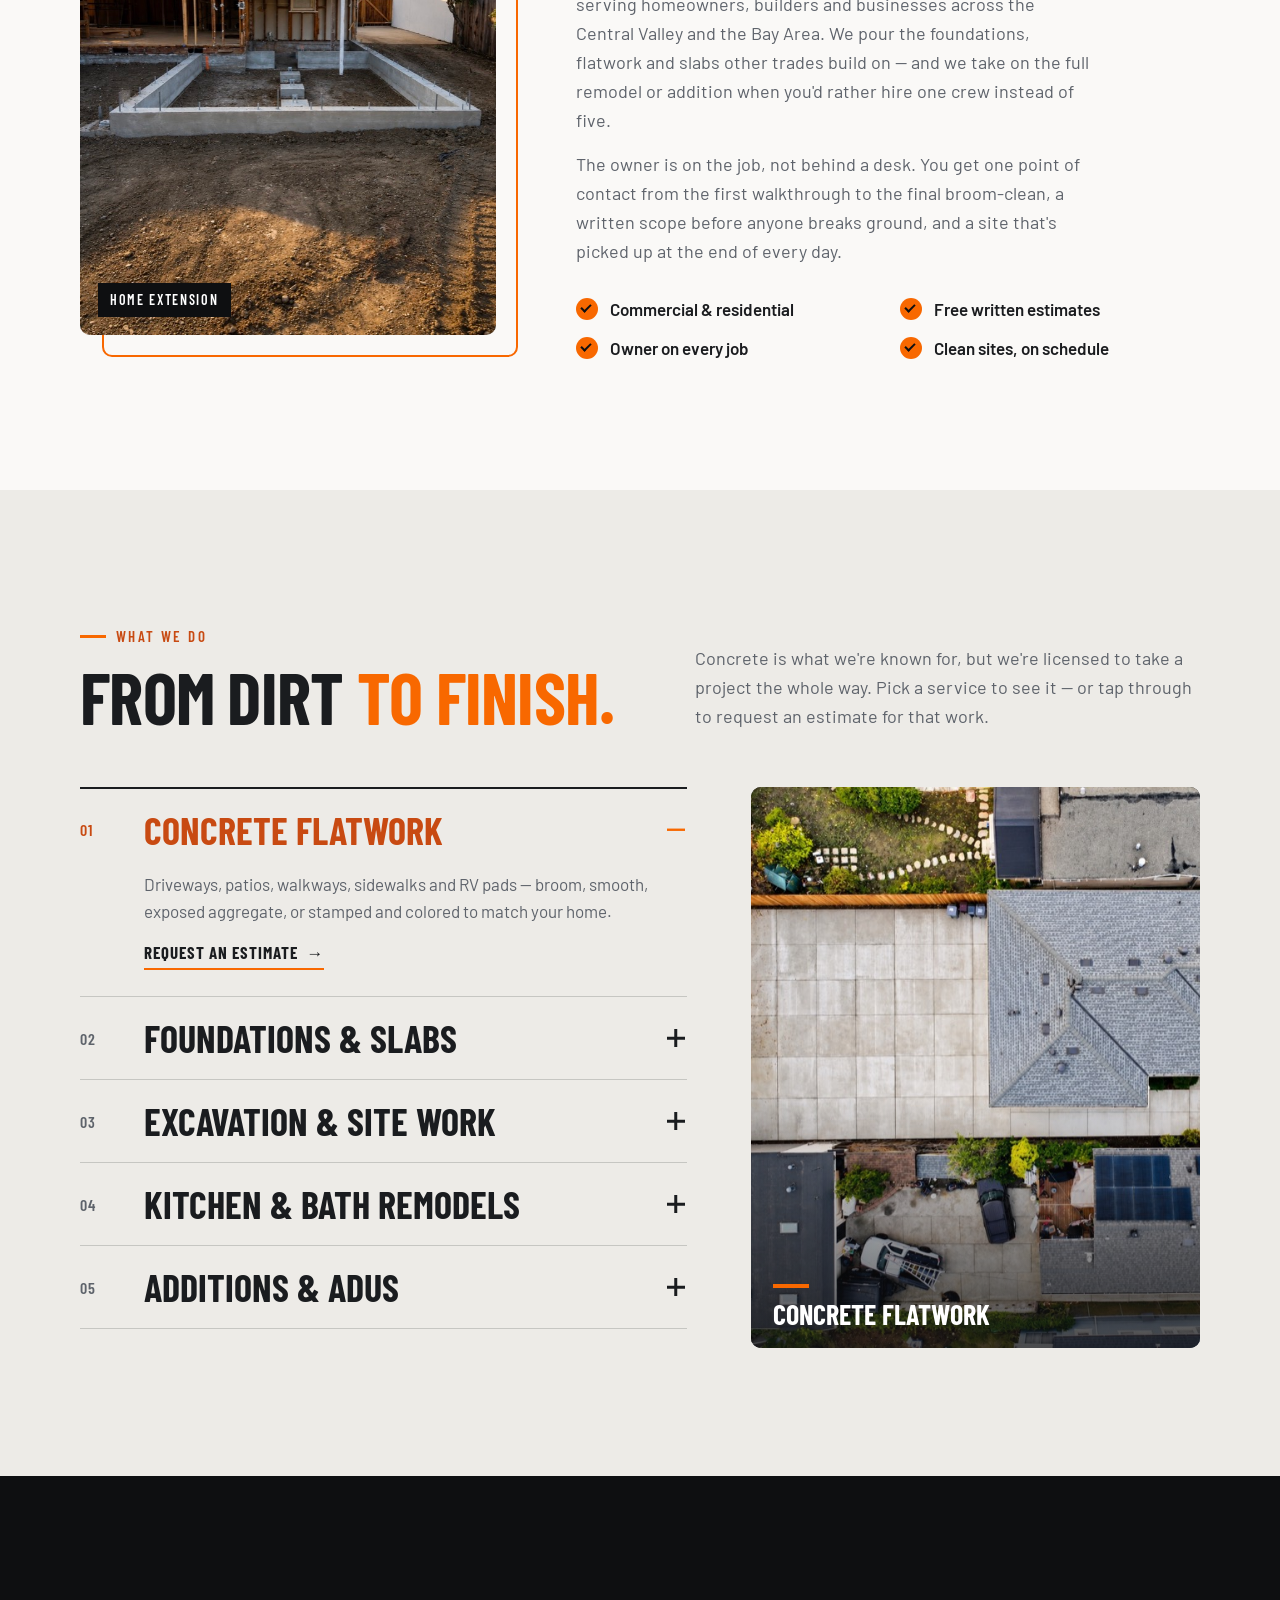
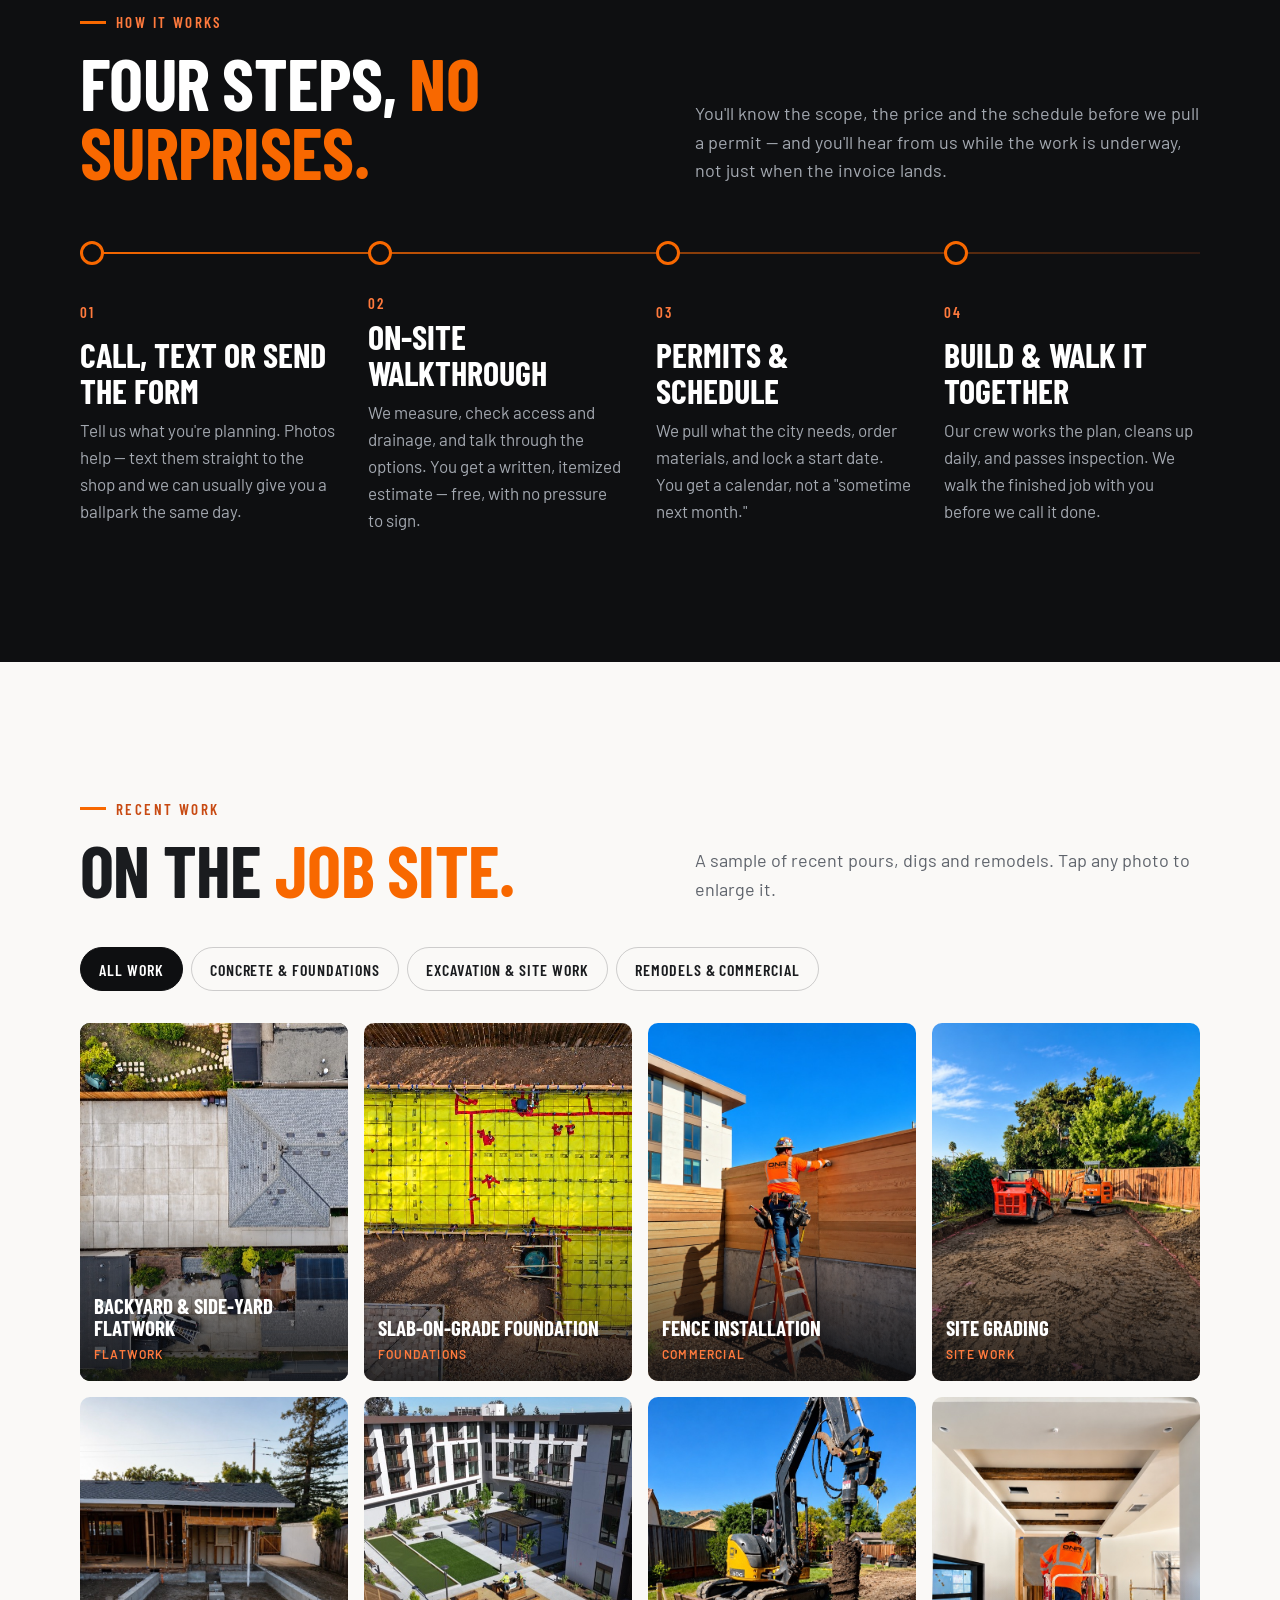
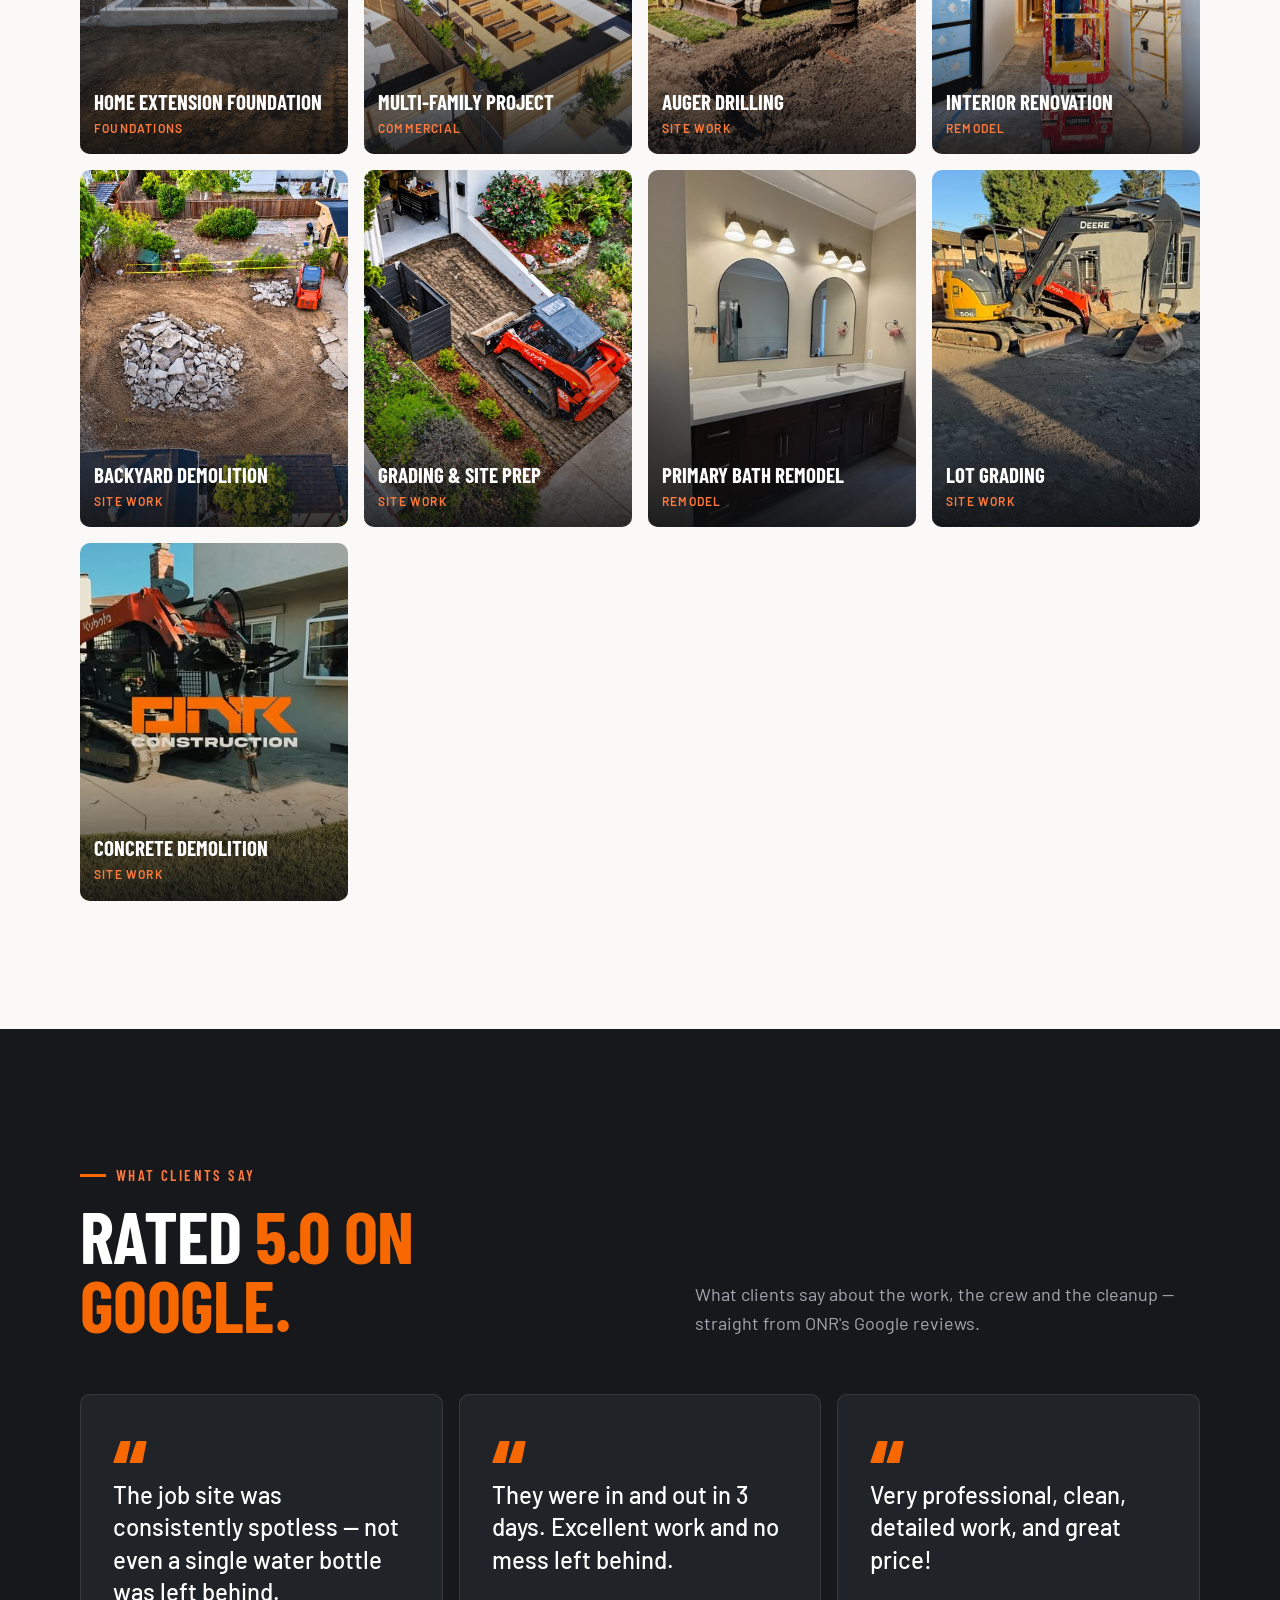
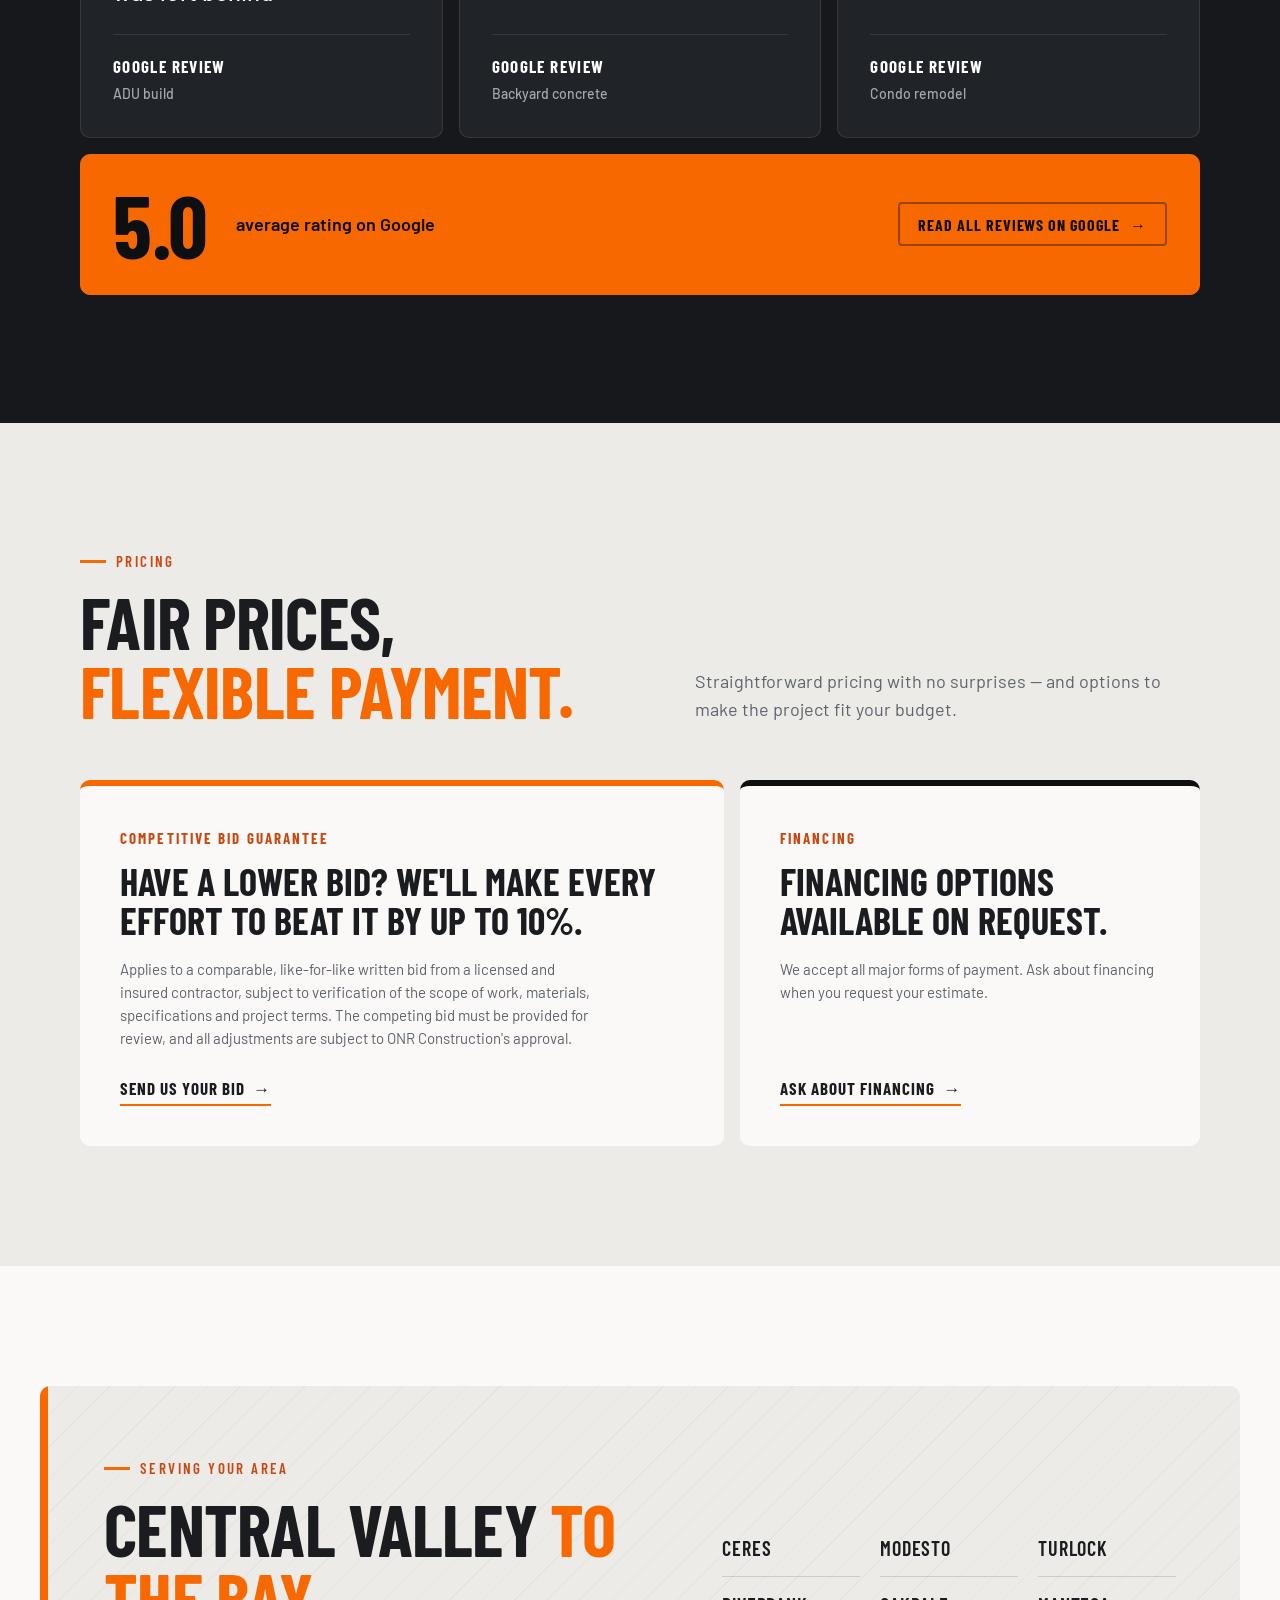
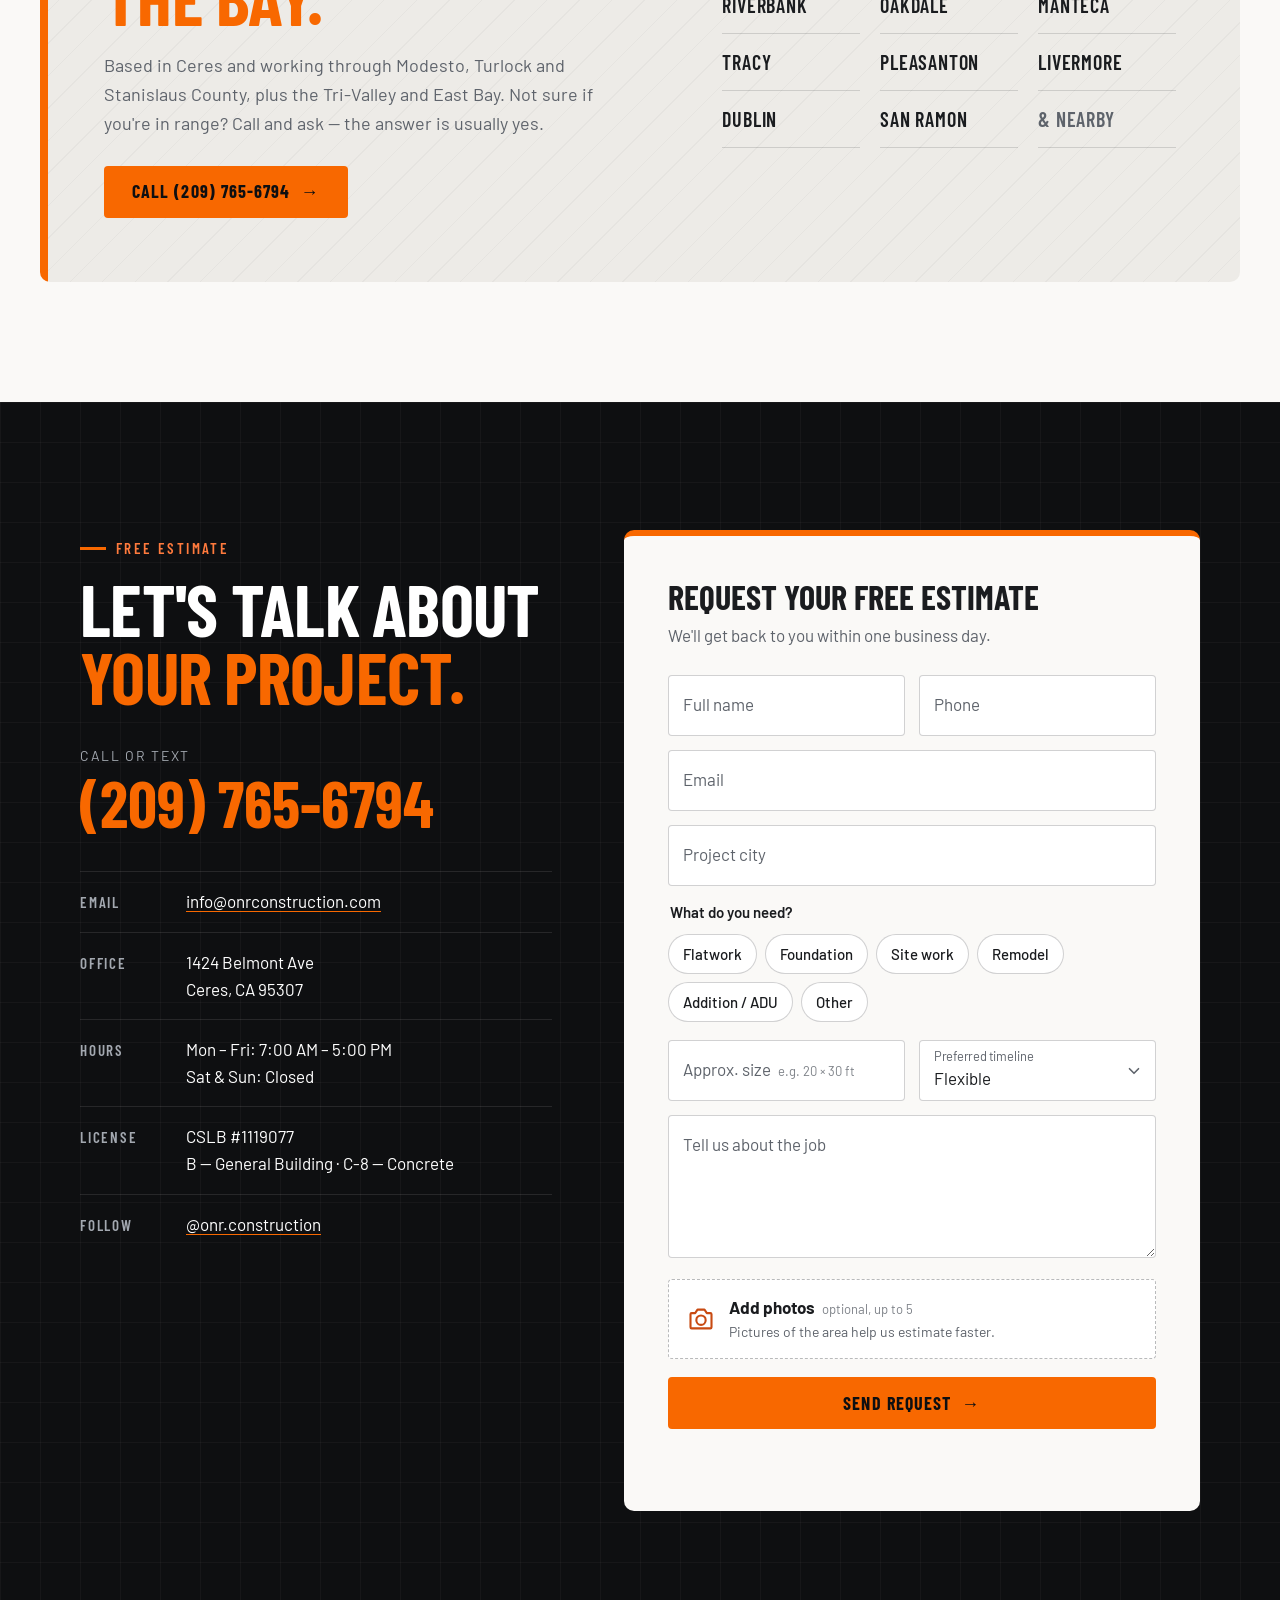
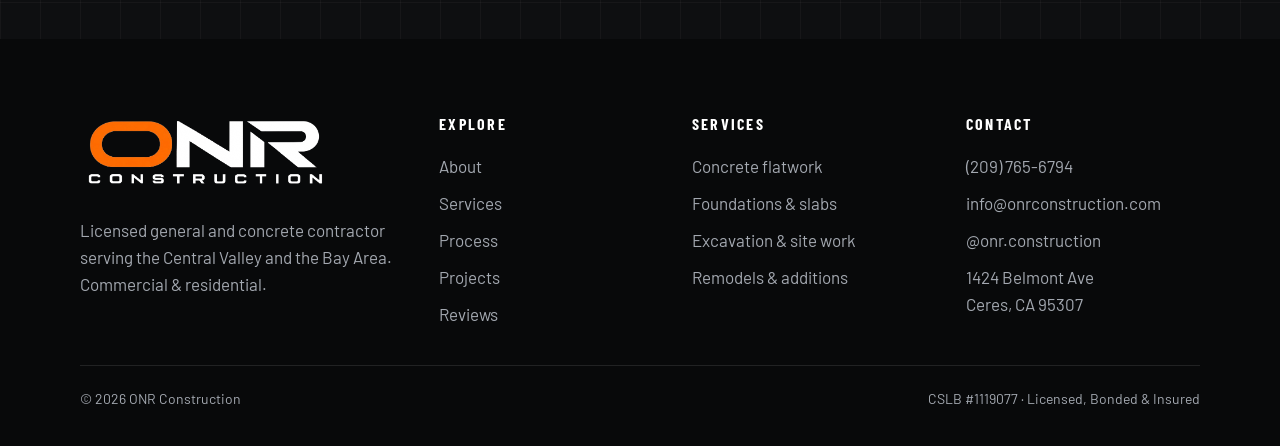
==== commit 0342e8d2: "Preview: pricing section with bid guarantee and financing Not for main until Victor approves. Wordin" ====
--- a/index.html
+++ b/index.html
@@ -453,6 +453,41 @@
   </div>
 </section>
 
+<!-- ═══════════ PRICING ═══════════ -->
+<!-- Wording follows ONR's written bid-guarantee terms; keep the conditions attached to the offer. -->
+<section class="pricing" id="pricing">
+  <div class="wrap">
+    <div class="section-head reveal">
+      <div>
+        <p class="eyebrow">Pricing</p>
+        <h2 class="section-title">Fair prices, <em>flexible payment.</em></h2>
+      </div>
+      <p class="section-lede">Straightforward pricing with no surprises &mdash; and options to make the project fit your budget.</p>
+    </div>
+
+    <div class="price-cards">
+      <article class="price-card price-card-lead reveal">
+        <p class="price-tag">Competitive Bid Guarantee</p>
+        <h3>Have a lower bid? We'll make every effort to beat it by up&nbsp;to&nbsp;10%.</h3>
+        <p class="price-fine">
+          Applies to a comparable, like-for-like written bid from a licensed and insured contractor,
+          subject to verification of the scope of work, materials, specifications and project terms.
+          The competing bid must be provided for review, and all adjustments are subject to
+          ONR Construction's approval.
+        </p>
+        <a href="#contact" class="price-link">Send us your bid <span aria-hidden="true">&rarr;</span></a>
+      </article>
+
+      <article class="price-card reveal">
+        <p class="price-tag">Financing</p>
+        <h3>Financing options available on&nbsp;request.</h3>
+        <p class="price-fine">We accept all major forms of payment. Ask about financing when you request your estimate.</p>
+        <a href="#contact" class="price-link">Ask about financing <span aria-hidden="true">&rarr;</span></a>
+      </article>
+    </div>
+  </div>
+</section>
+
 <!-- ═══════════ CTA BAND ═══════════ -->
 <section class="band">
   <div class="wrap band-inner reveal">
--- a/style.css
+++ b/style.css
@@ -530,6 +530,31 @@
 .quote-cta .btn-ghost { border-color: rgba(14,15,17,.4); color: var(--ink); }
 .quote-cta .btn-ghost:hover { border-color: var(--ink); background: rgba(14,15,17,.08); }
 
+/* ── Pricing ──────────────────────────── */
+.pricing { background: var(--concrete); padding: clamp(72px, 10vw, 120px) 0; }
+.price-cards { display: grid; gap: 16px; grid-template-columns: 1fr; }
+@media (min-width: 860px) { .price-cards { grid-template-columns: 1.4fr 1fr; } }
+.price-card {
+  display: flex; flex-direction: column; padding: clamp(26px, 4vw, 40px);
+  background: var(--paper); border-radius: var(--radius-lg); border-top: 6px solid var(--ink);
+}
+.price-card-lead { border-top-color: var(--orange); }
+.price-tag {
+  margin: 0 0 12px; font-family: var(--display); font-weight: 700; font-size: 15px;
+  letter-spacing: .14em; text-transform: uppercase; color: var(--orange-deep);
+}
+.price-card h3 {
+  margin: 0; font-family: var(--display); font-weight: 700; text-transform: uppercase;
+  font-size: clamp(28px, 3.2vw, 38px); line-height: 1.02;
+}
+.price-fine { margin: 18px 0 24px; flex: 1; font-size: 15px; line-height: 1.55; color: var(--muted); max-width: 60ch; }
+.price-link {
+  align-self: flex-start; display: inline-flex; align-items: center; gap: 8px; padding-bottom: 2px;
+  font-family: var(--display); font-weight: 700; font-size: 17px; letter-spacing: .06em; text-transform: uppercase;
+  color: var(--text); text-decoration: none; border-bottom: 2px solid var(--orange);
+}
+.price-link:hover { color: var(--orange-deep); }
+
 /* ── Service area band ────────────────── */
 .band { padding: clamp(72px, 10vw, 120px) 0; background: var(--paper); }
 .band-inner {
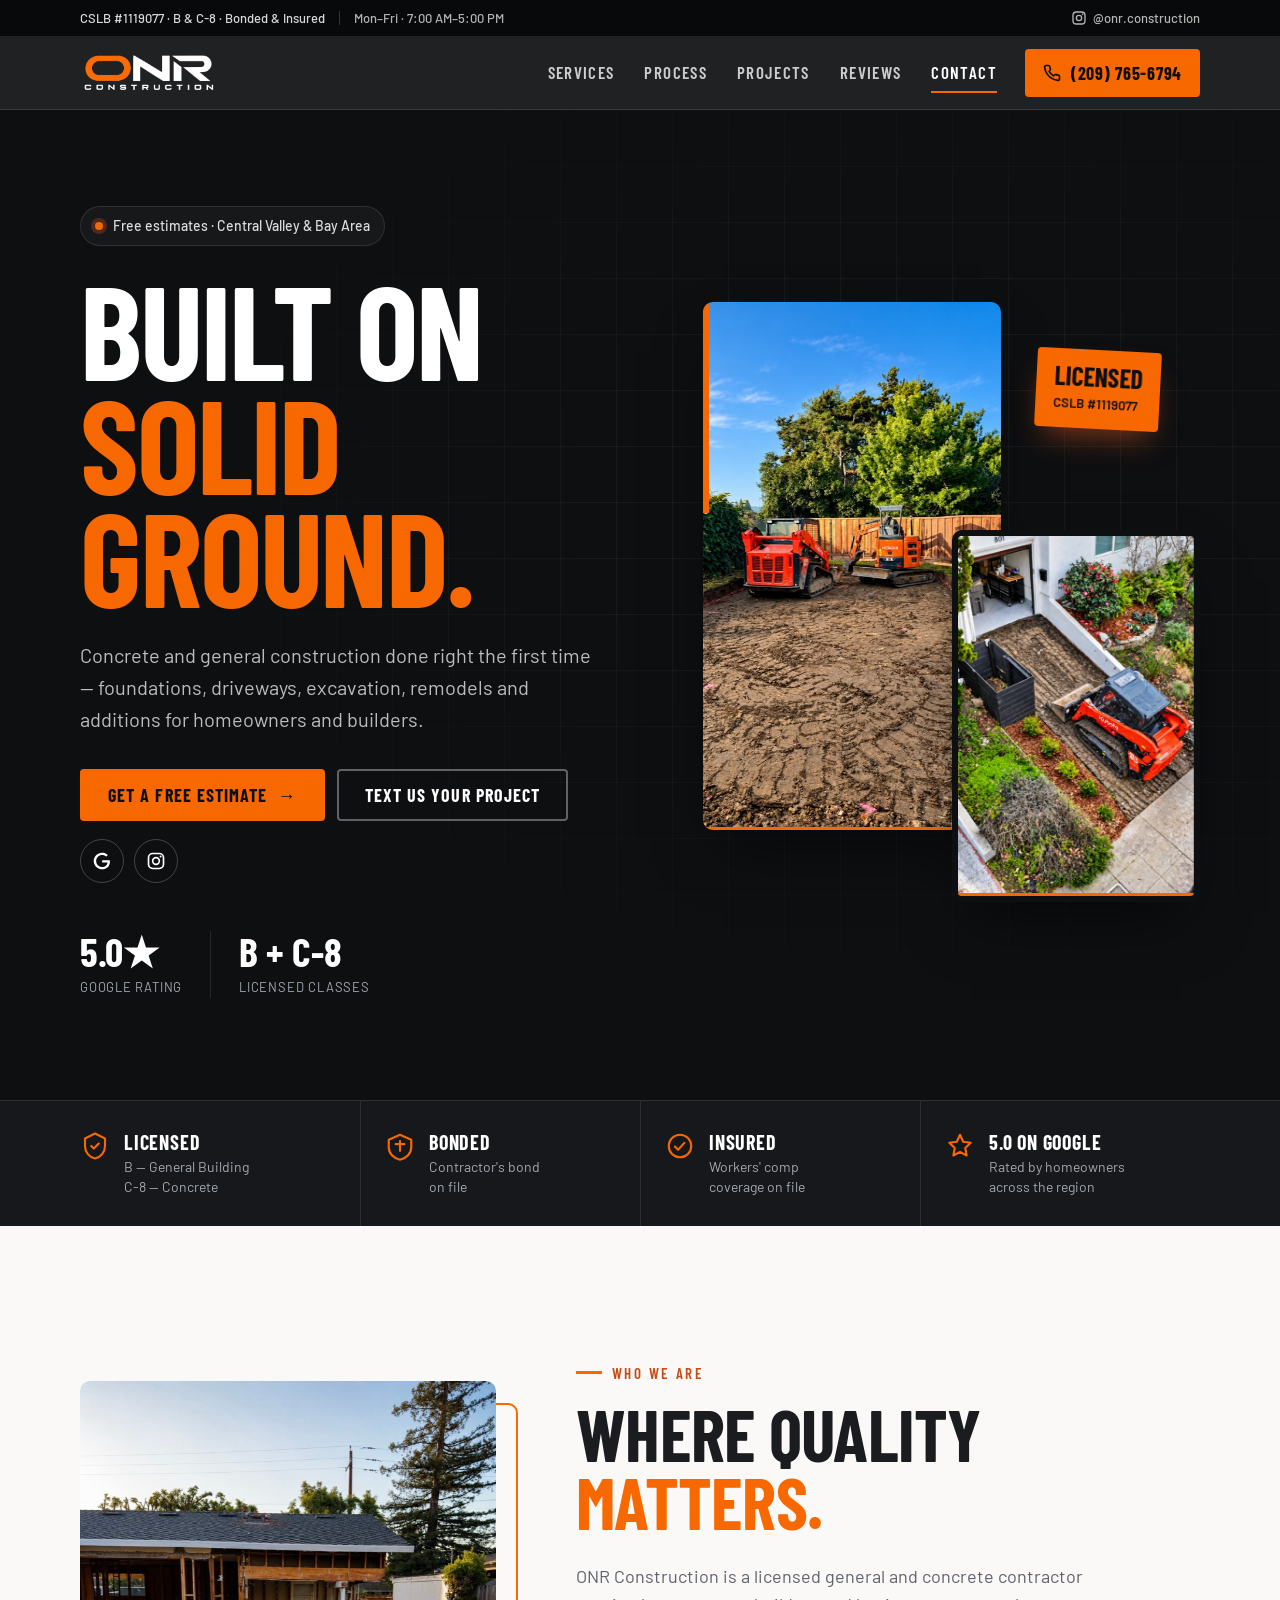
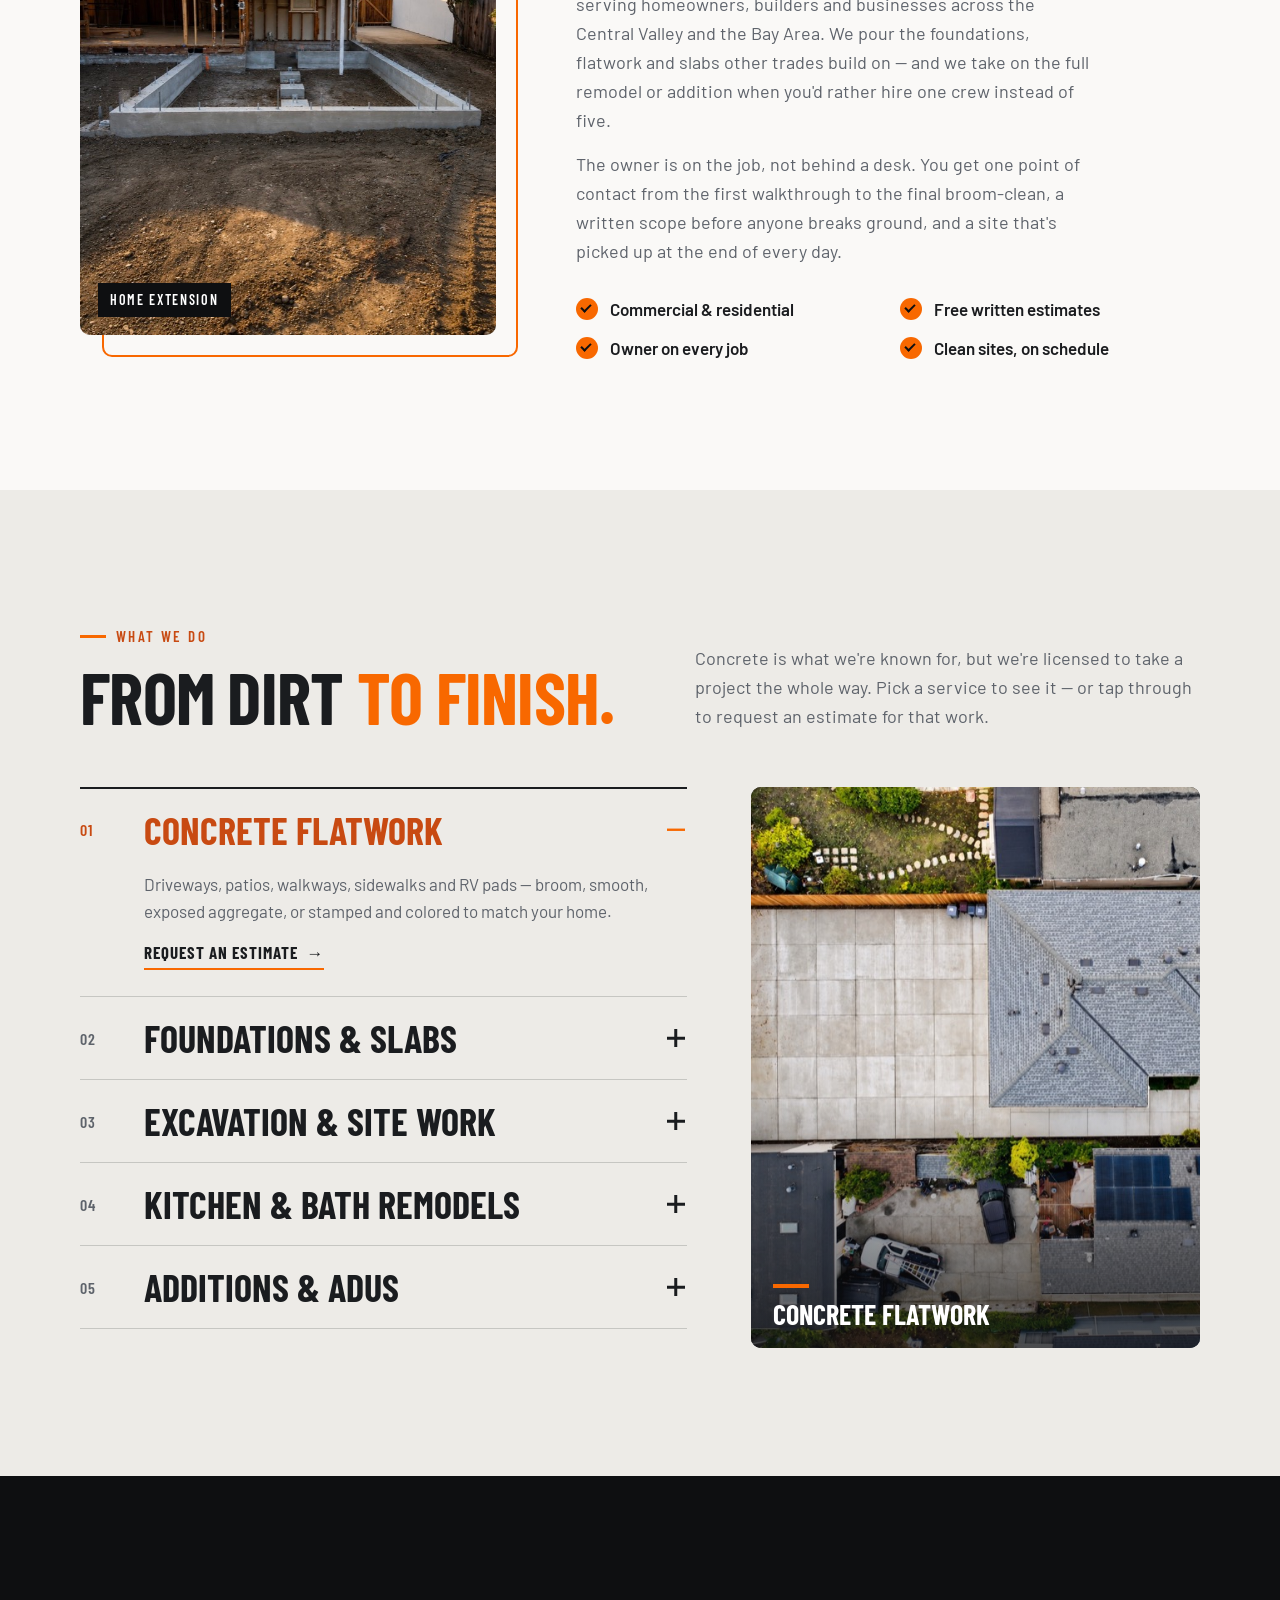
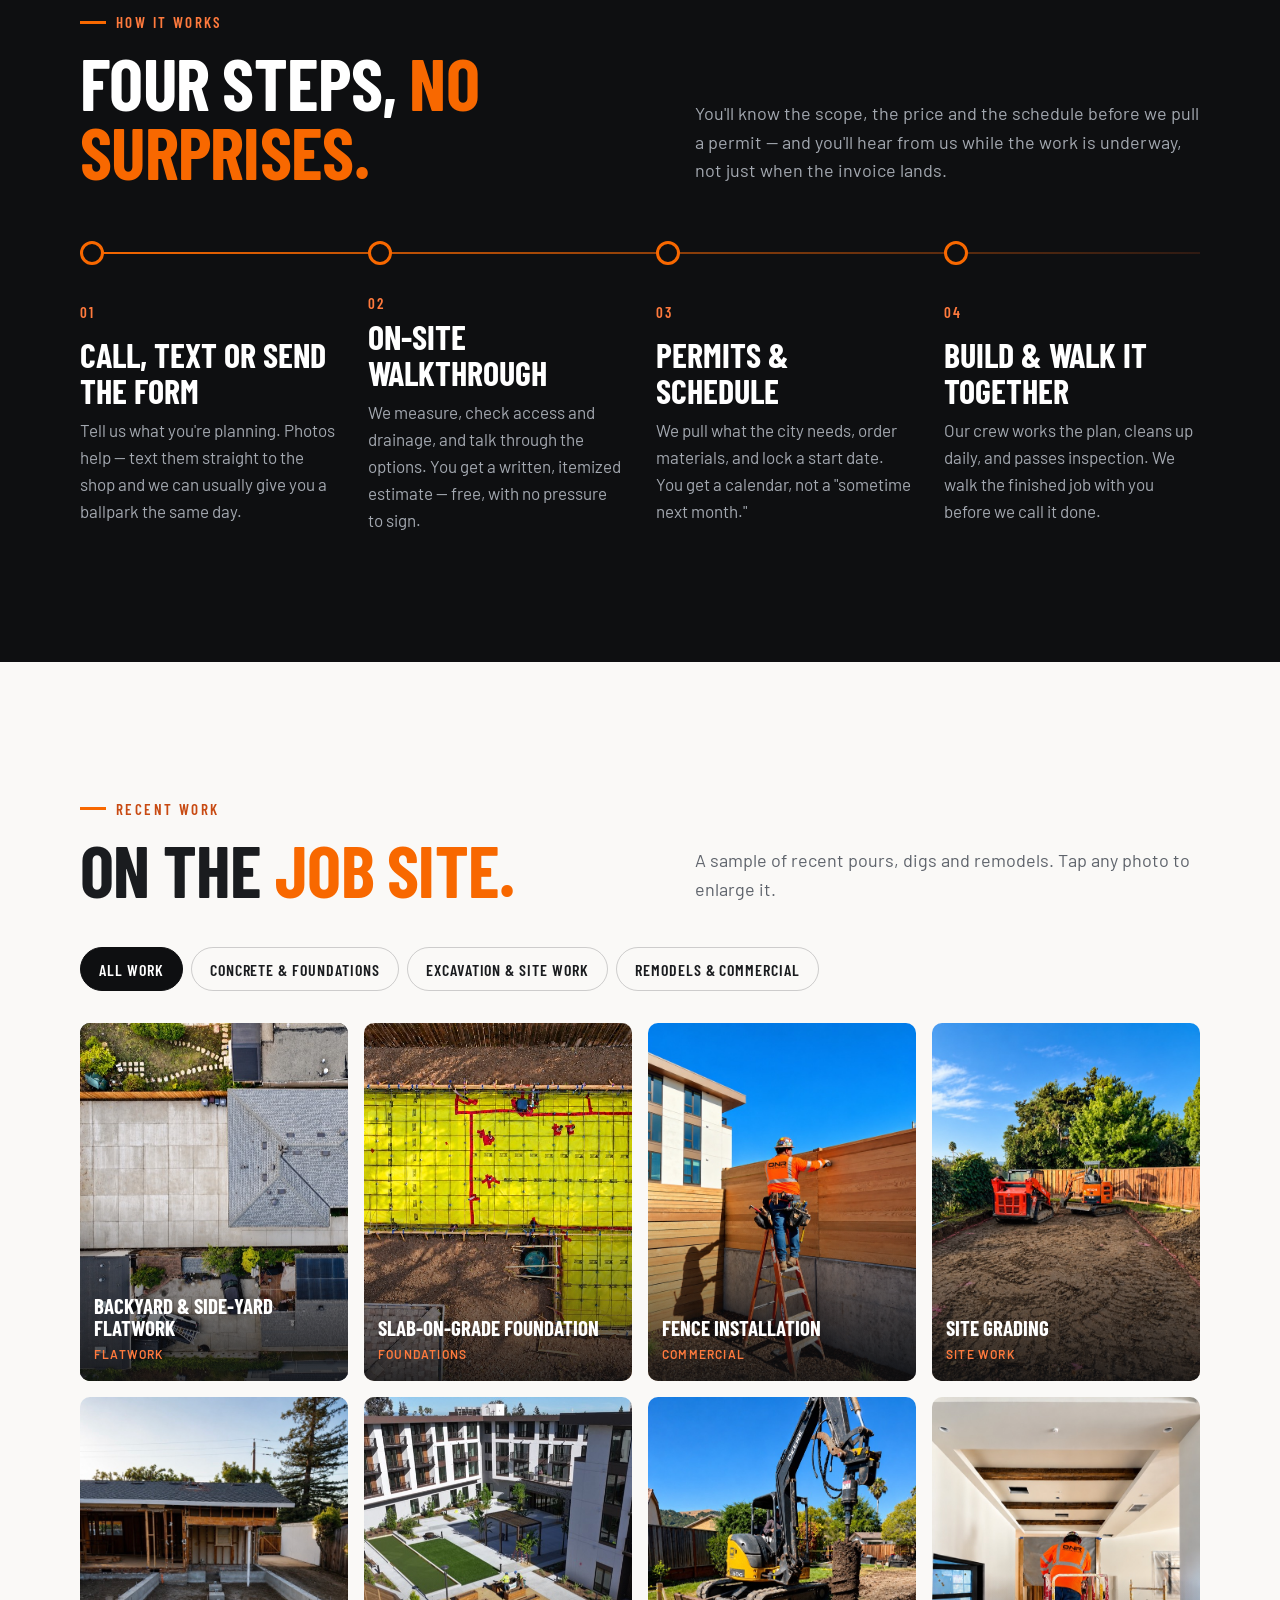
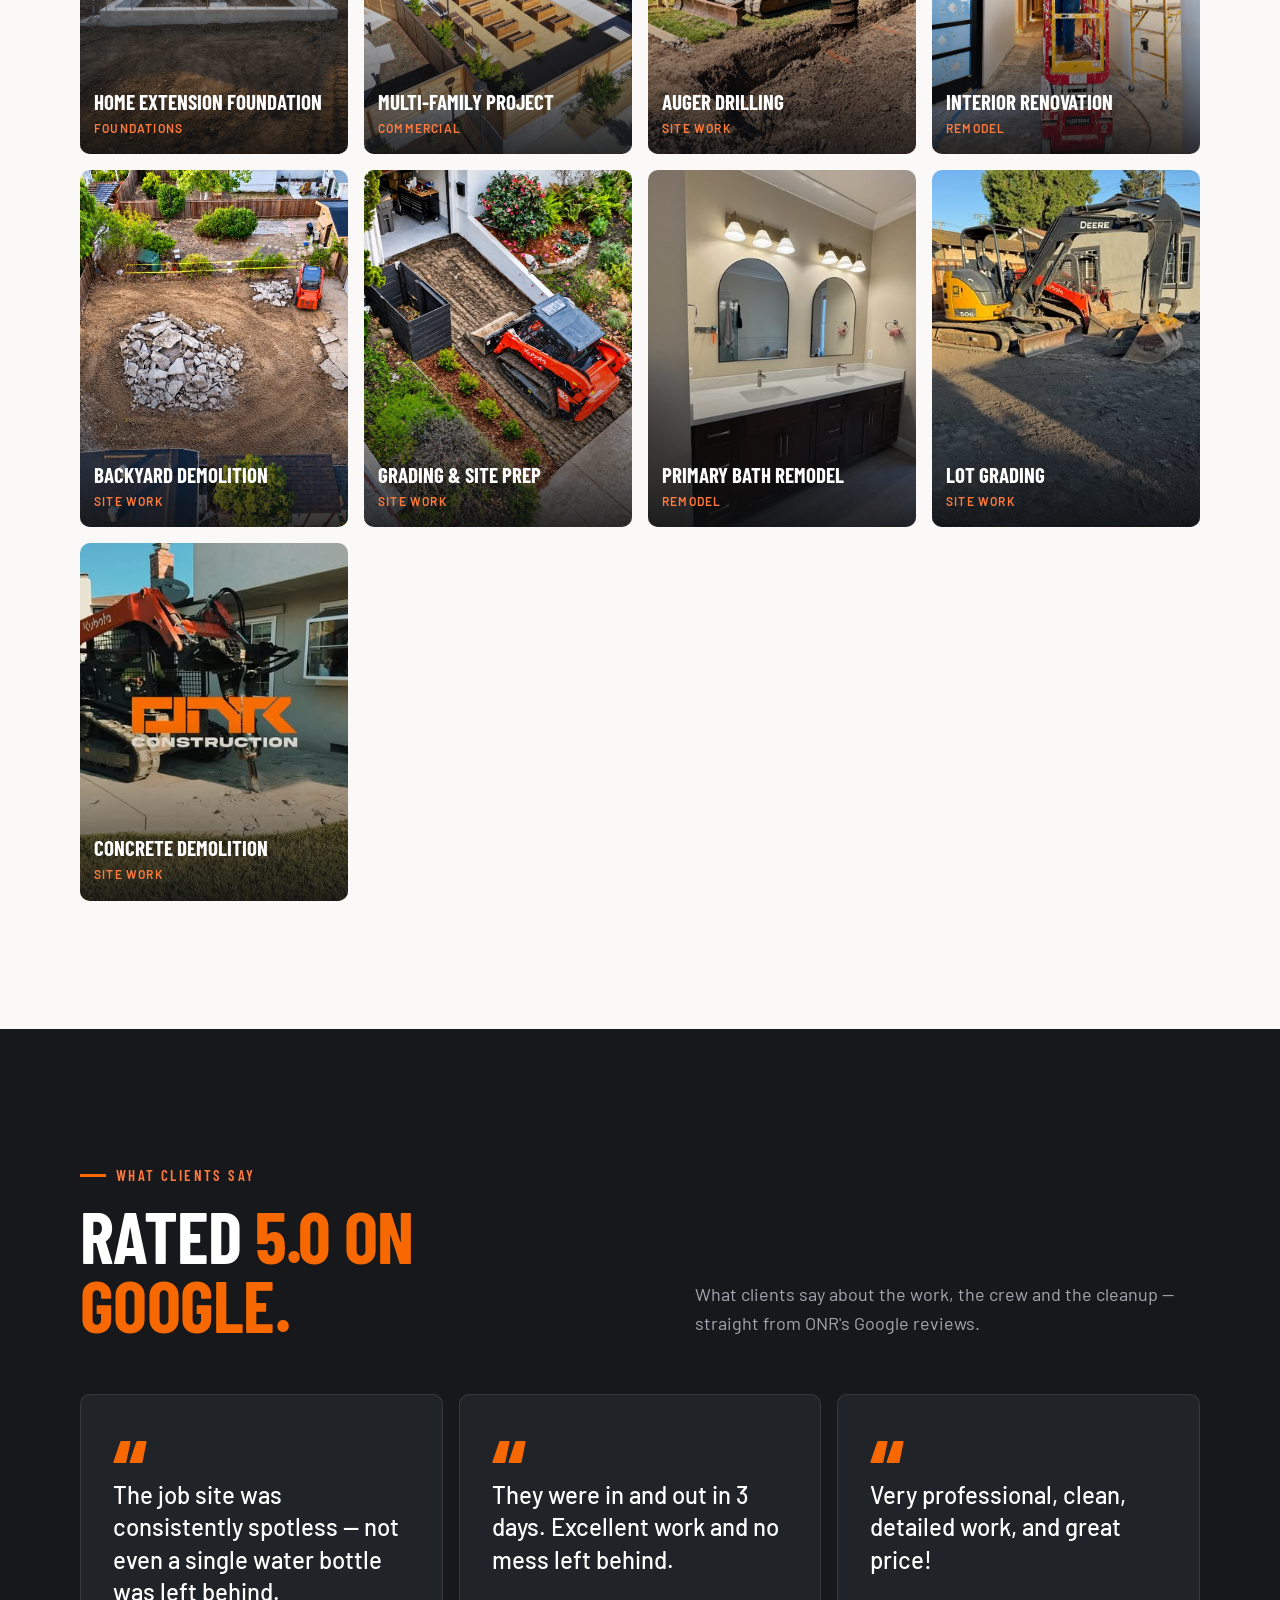
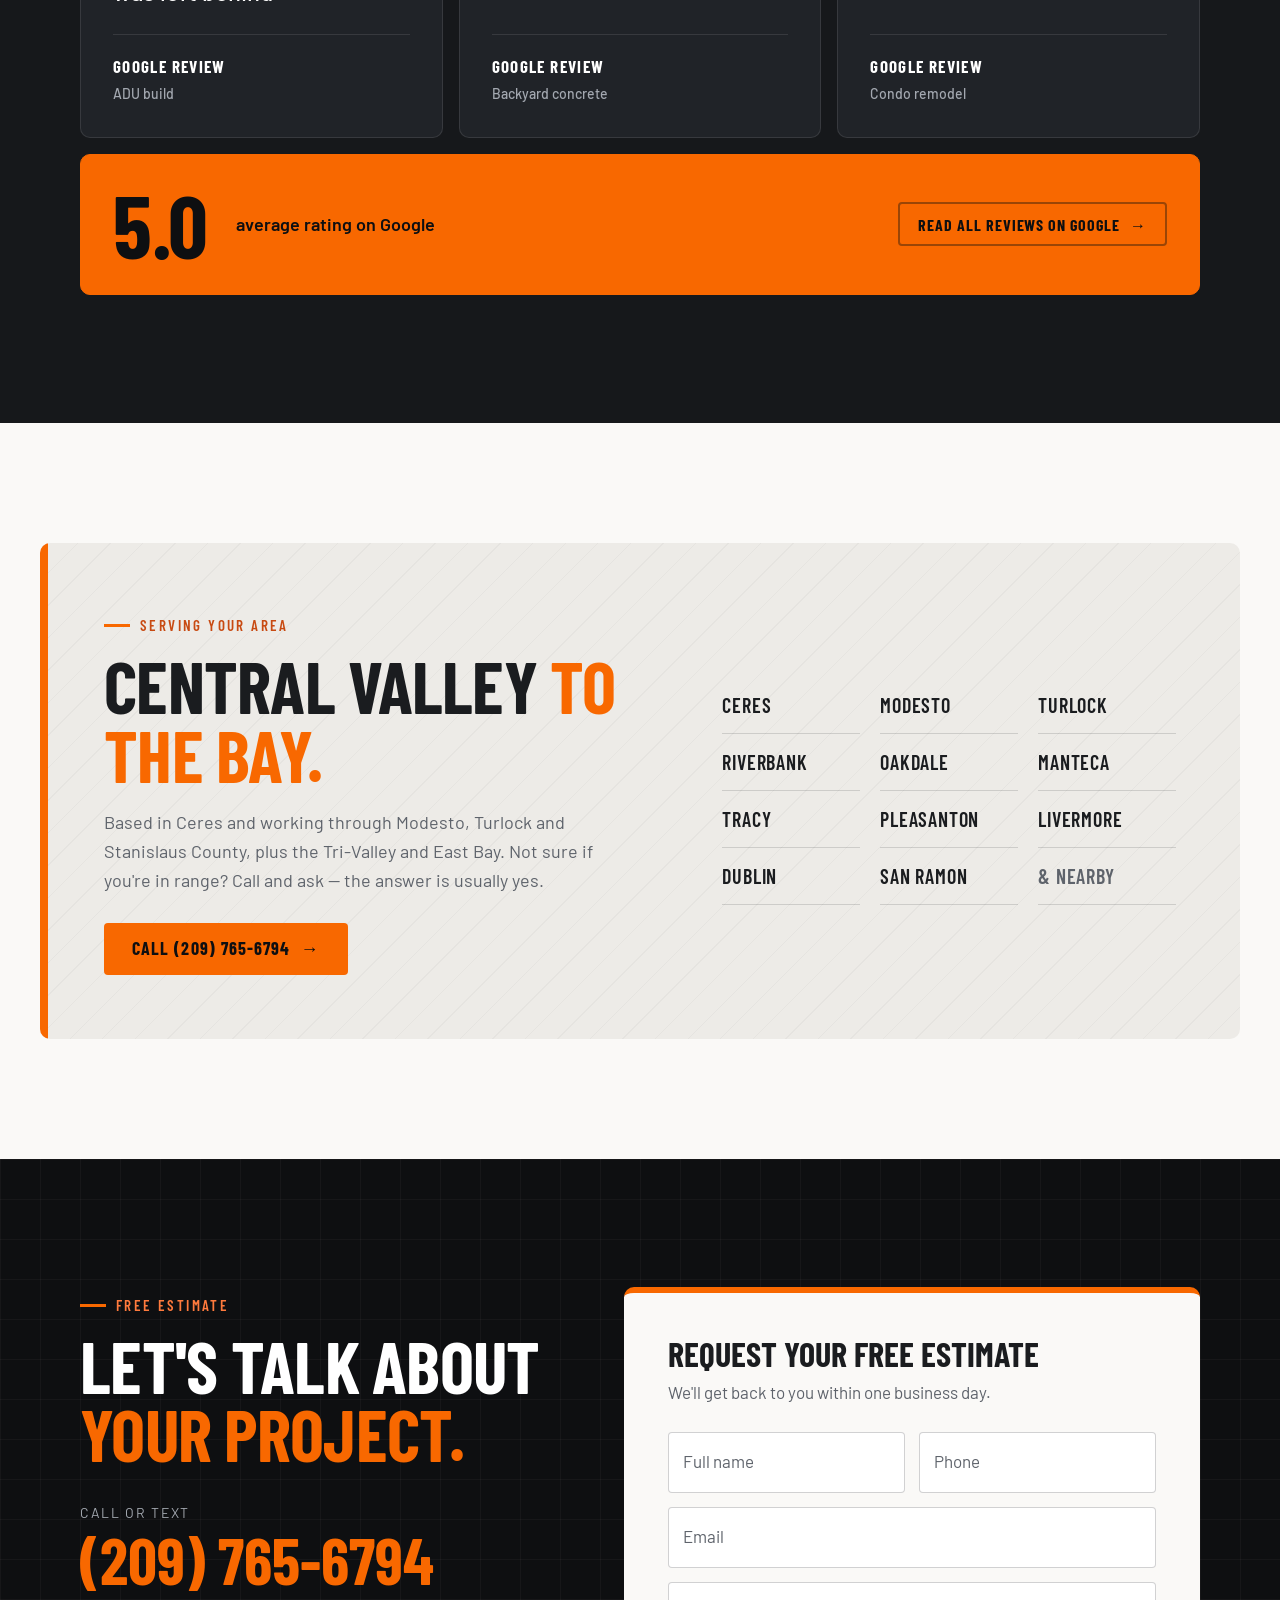
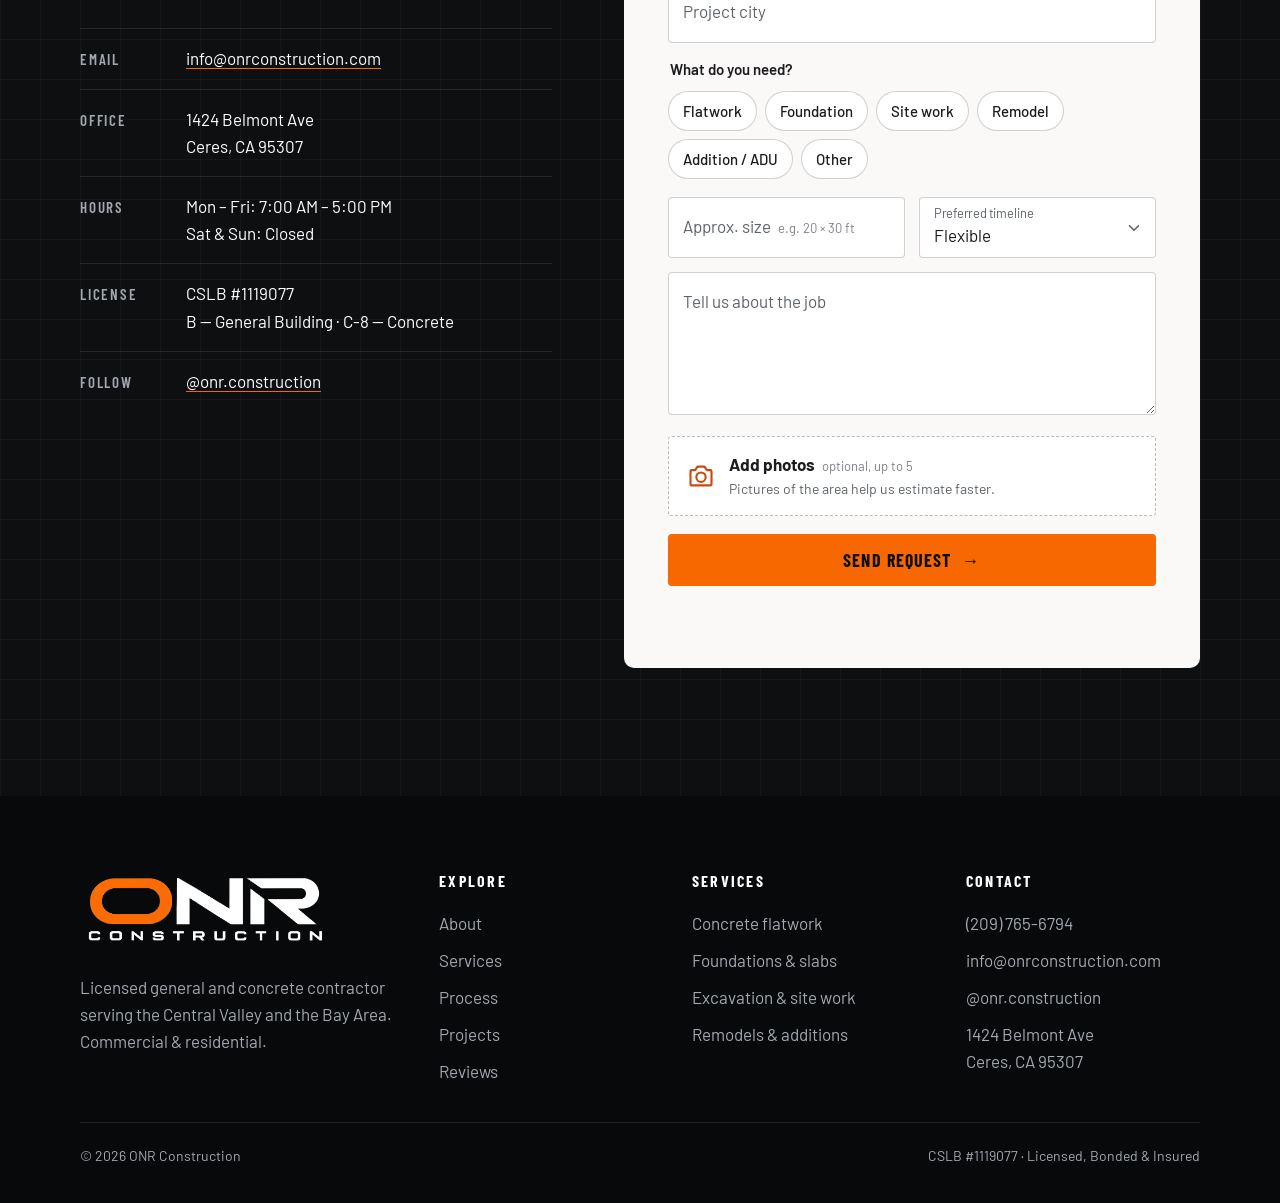
==== commit 488e590f: "Send estimate photos with a standard POST so they arrive Tested: FormSubmit's AJAX endpoint accepted" ====
--- a/index.html
+++ b/index.html
@@ -453,41 +453,6 @@
   </div>
 </section>
 
-<!-- ═══════════ PRICING ═══════════ -->
-<!-- Wording follows ONR's written bid-guarantee terms; keep the conditions attached to the offer. -->
-<section class="pricing" id="pricing">
-  <div class="wrap">
-    <div class="section-head reveal">
-      <div>
-        <p class="eyebrow">Pricing</p>
-        <h2 class="section-title">Fair prices, <em>flexible payment.</em></h2>
-      </div>
-      <p class="section-lede">Straightforward pricing with no surprises &mdash; and options to make the project fit your budget.</p>
-    </div>
-
-    <div class="price-cards">
-      <article class="price-card price-card-lead reveal">
-        <p class="price-tag">Competitive Bid Guarantee</p>
-        <h3>Have a lower bid? We'll make every effort to beat it by up&nbsp;to&nbsp;10%.</h3>
-        <p class="price-fine">
-          Applies to a comparable, like-for-like written bid from a licensed and insured contractor,
-          subject to verification of the scope of work, materials, specifications and project terms.
-          The competing bid must be provided for review, and all adjustments are subject to
-          ONR Construction's approval.
-        </p>
-        <a href="#contact" class="price-link">Send us your bid <span aria-hidden="true">&rarr;</span></a>
-      </article>
-
-      <article class="price-card reveal">
-        <p class="price-tag">Financing</p>
-        <h3>Financing options available on&nbsp;request.</h3>
-        <p class="price-fine">We accept all major forms of payment. Ask about financing when you request your estimate.</p>
-        <a href="#contact" class="price-link">Ask about financing <span aria-hidden="true">&rarr;</span></a>
-      </article>
-    </div>
-  </div>
-</section>
-
 <!-- ═══════════ CTA BAND ═══════════ -->
 <section class="band">
   <div class="wrap band-inner reveal">
@@ -569,7 +534,7 @@
 
       <div class="field-row">
         <div class="field">
-          <input id="f-size" name="Approx. size" type="text" placeholder=" ">
+          <input id="f-size" name="Size" type="text" placeholder=" ">
           <label for="f-size">Approx. size <span class="opt">e.g. 20 &times; 30 ft</span></label>
         </div>
         <div class="field field-select">
@@ -589,7 +554,8 @@
         <label for="f-message">Tell us about the job</label>
       </div>
 
-      <!-- Photos are shrunk in the browser before upload (FormSubmit allows 10MB per request). -->
+      <!-- Photos are shrunk in the browser, then sent with a standard form POST (FormSubmit's AJAX
+           endpoint drops files). See postWithPhotos() in script.js. -->
       <div class="upload">
         <input id="f-photos" class="upload-input" type="file" accept="image/*" multiple>
         <label class="upload-drop" for="f-photos">
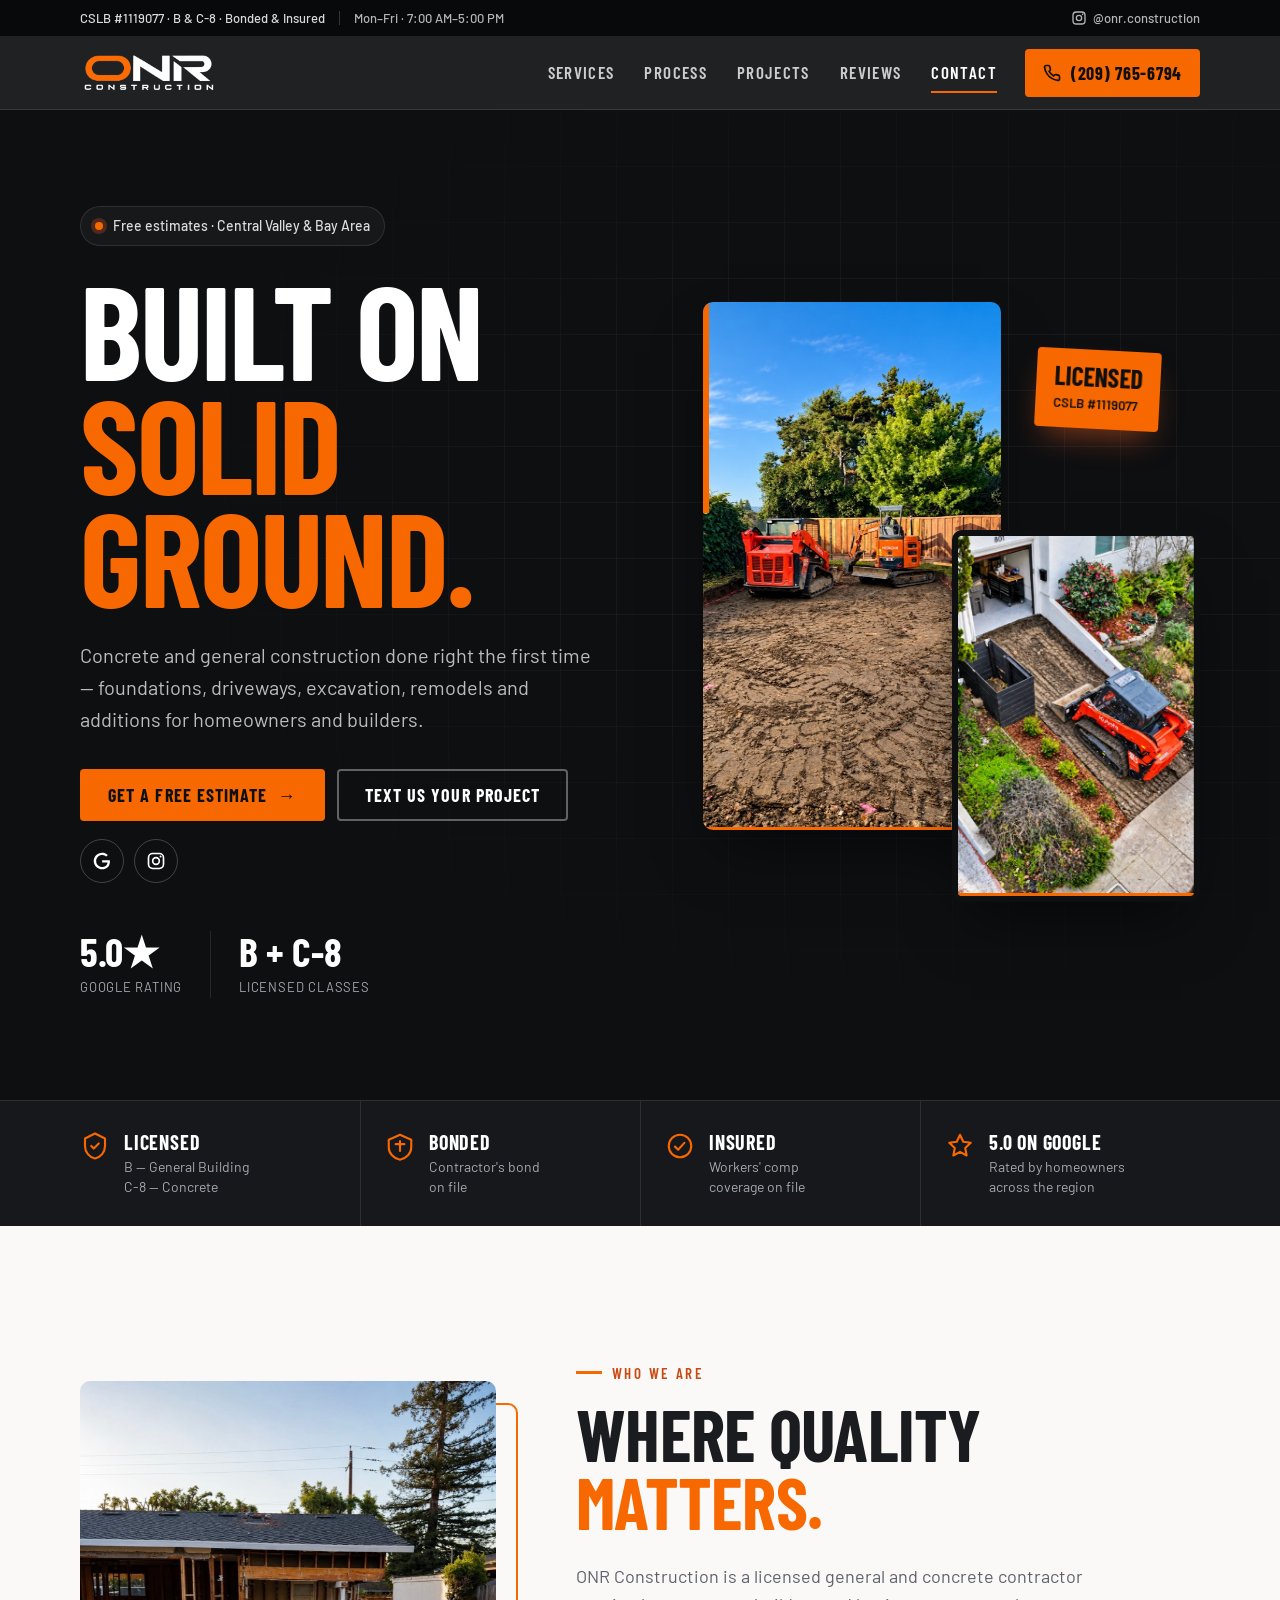
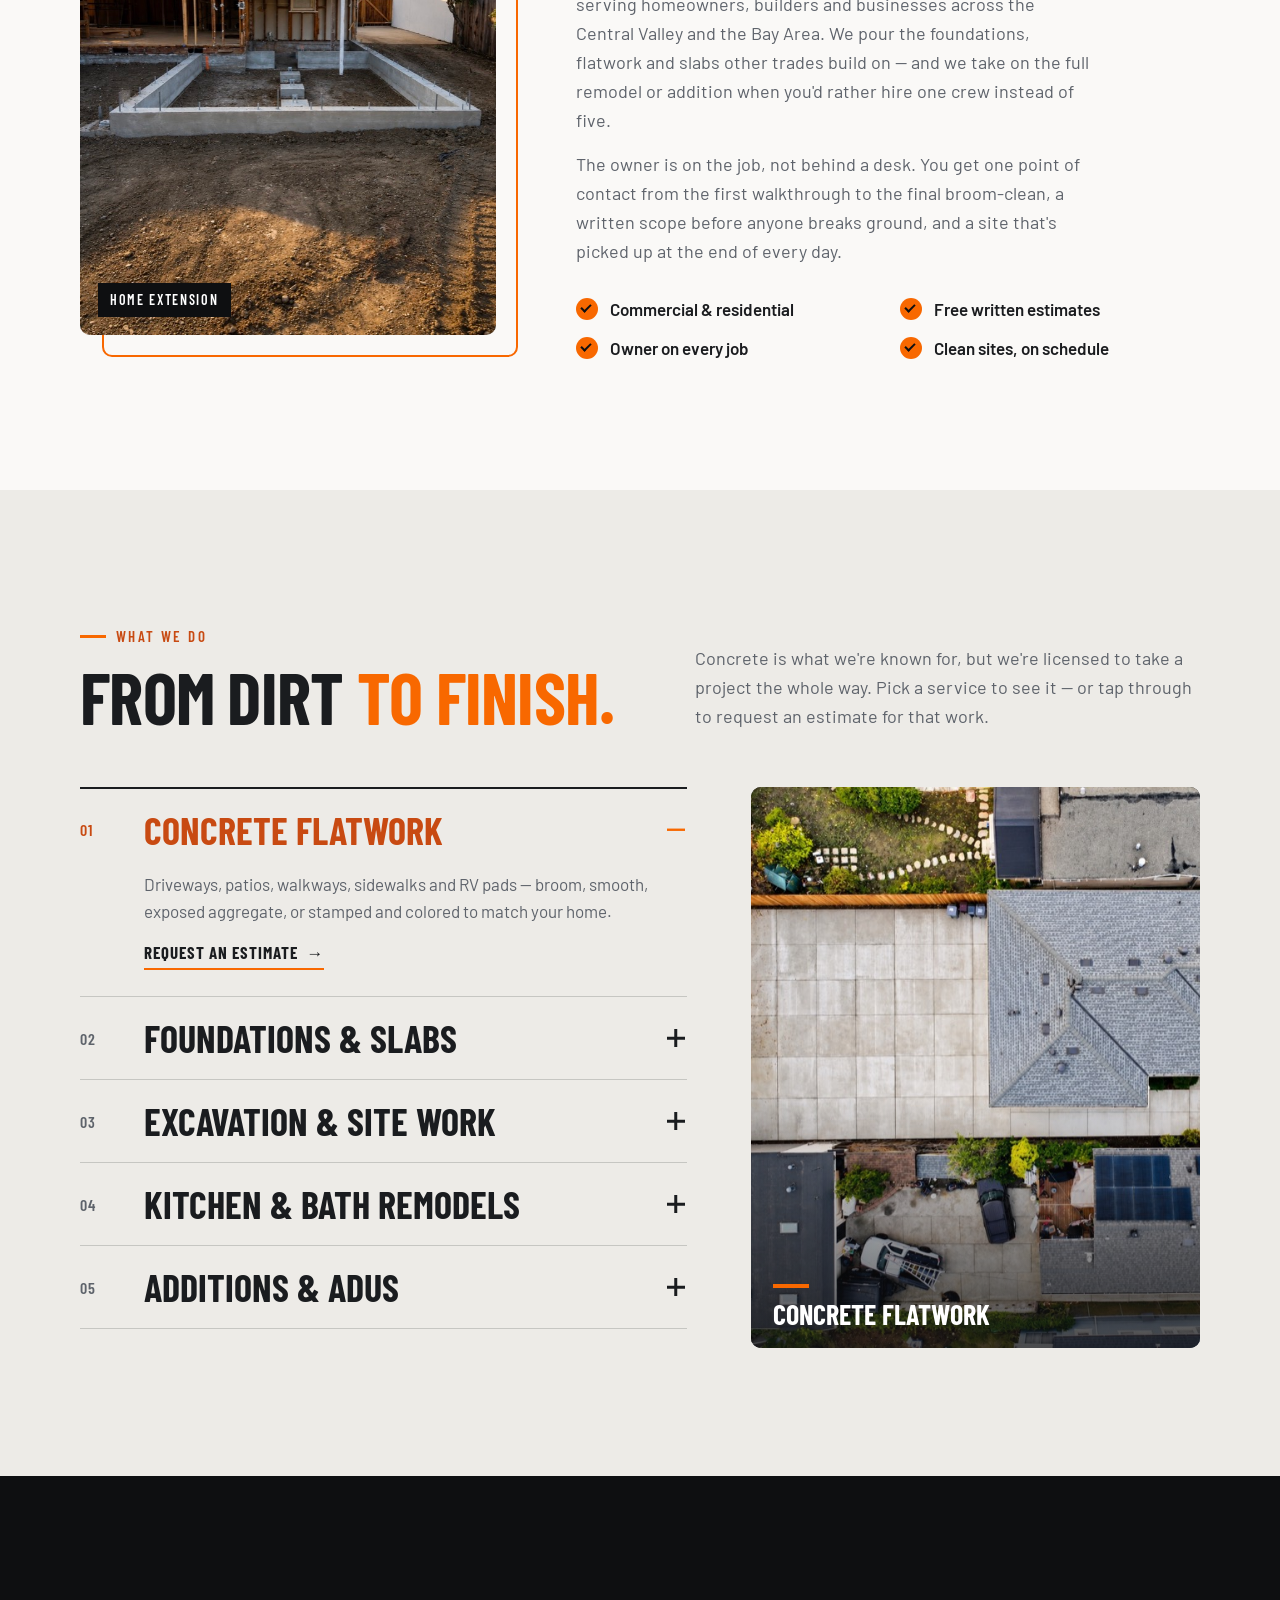
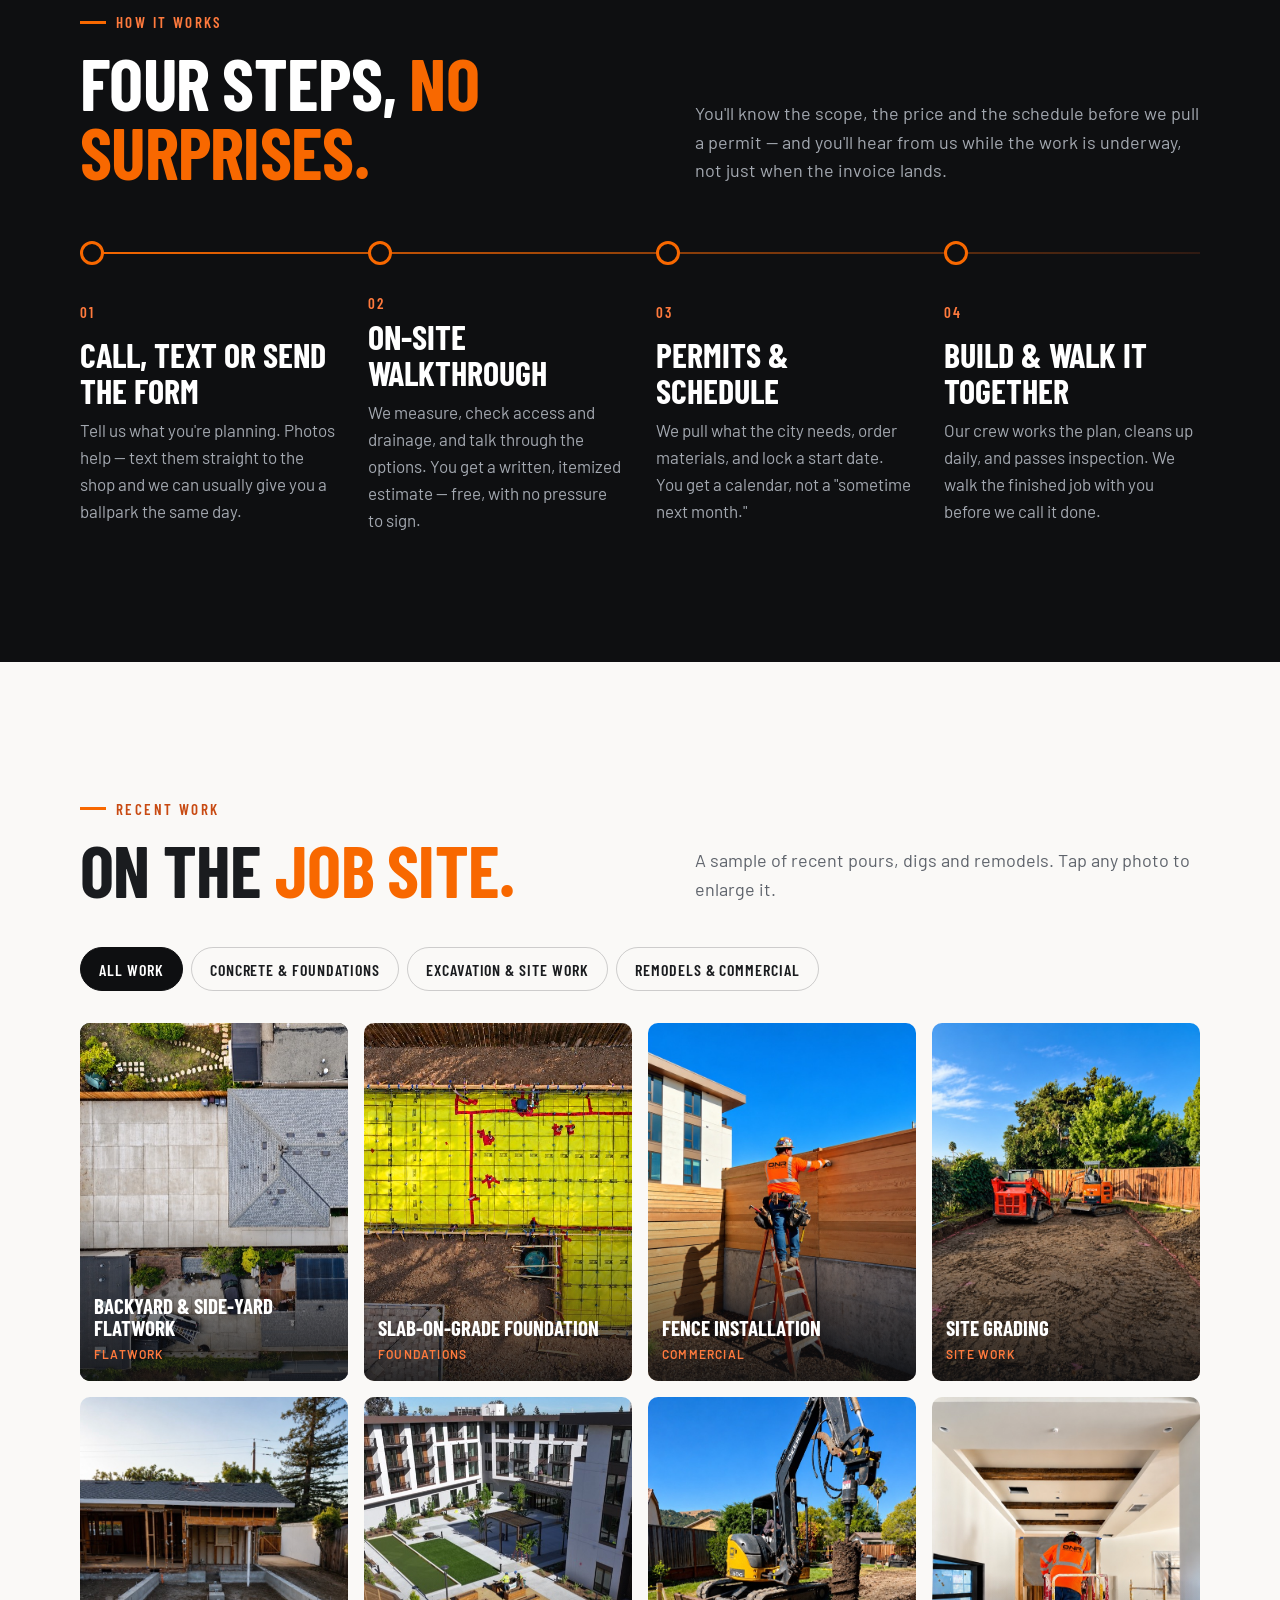
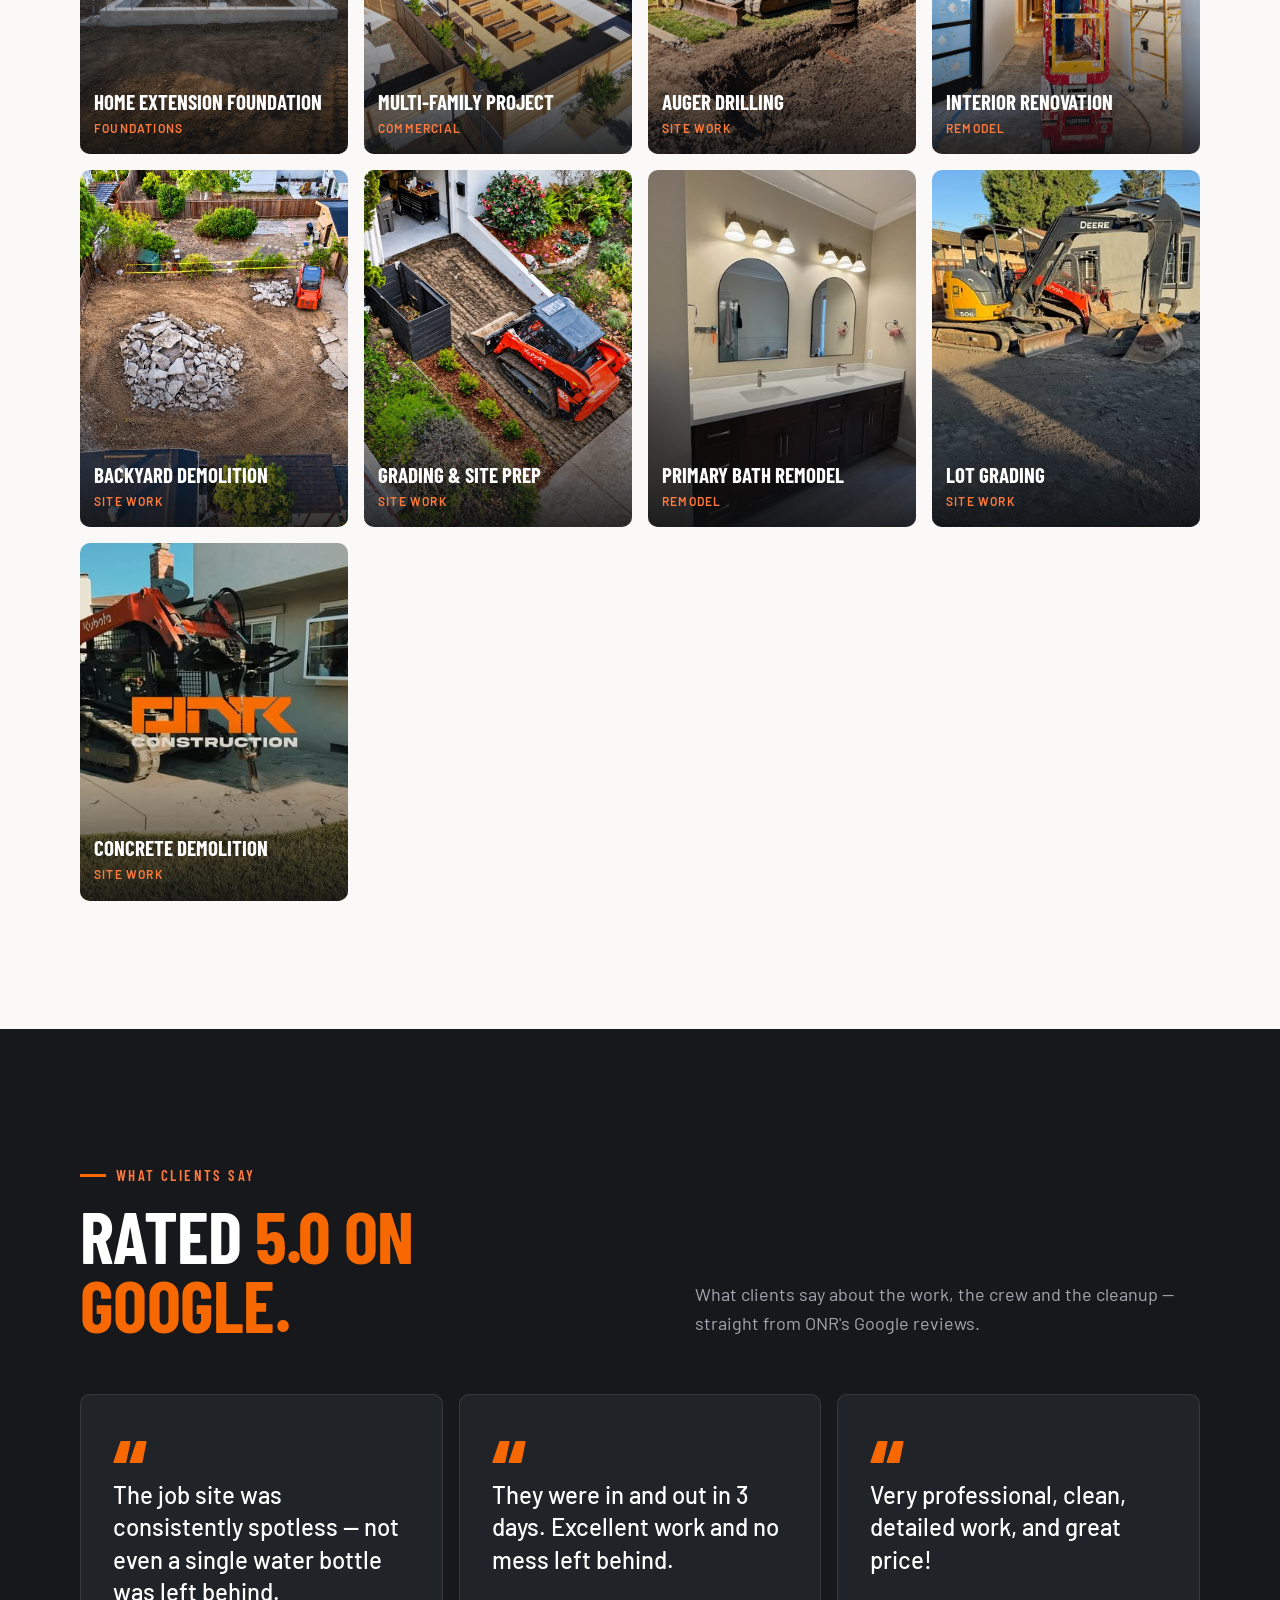
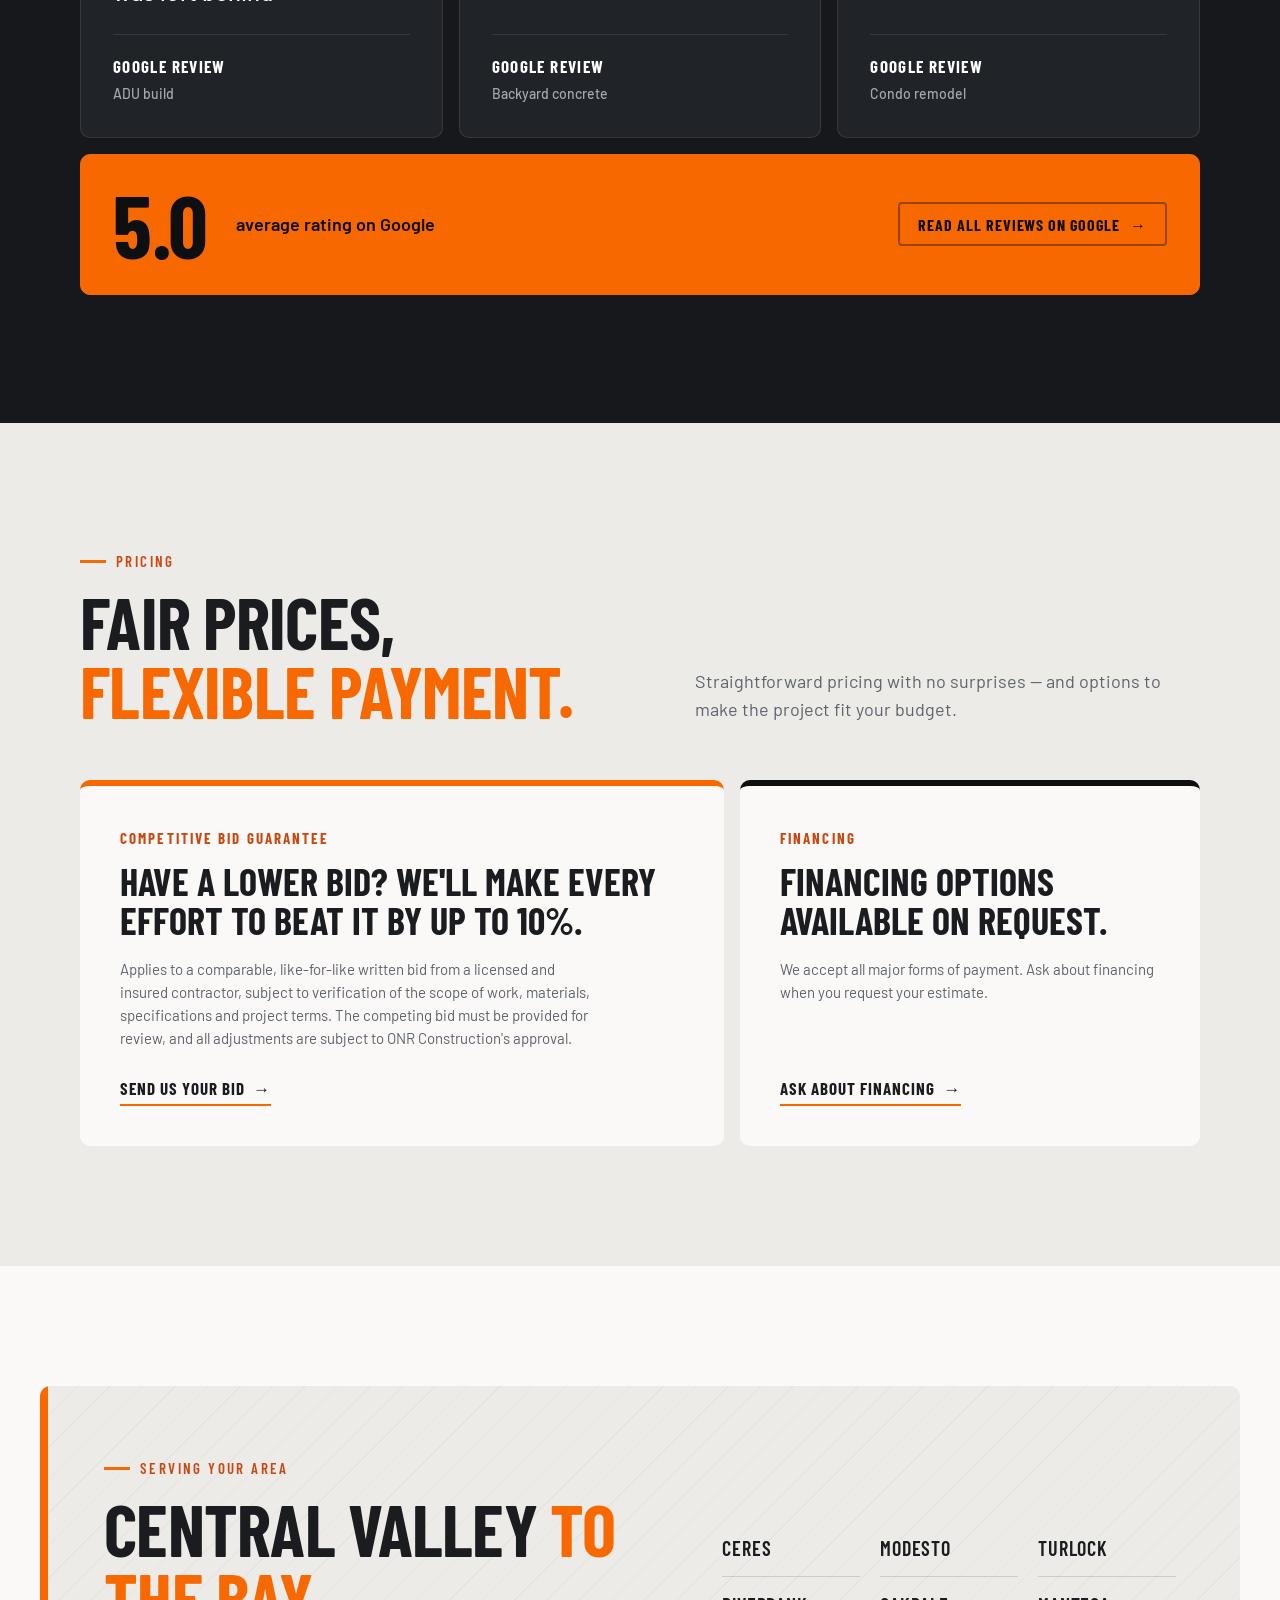
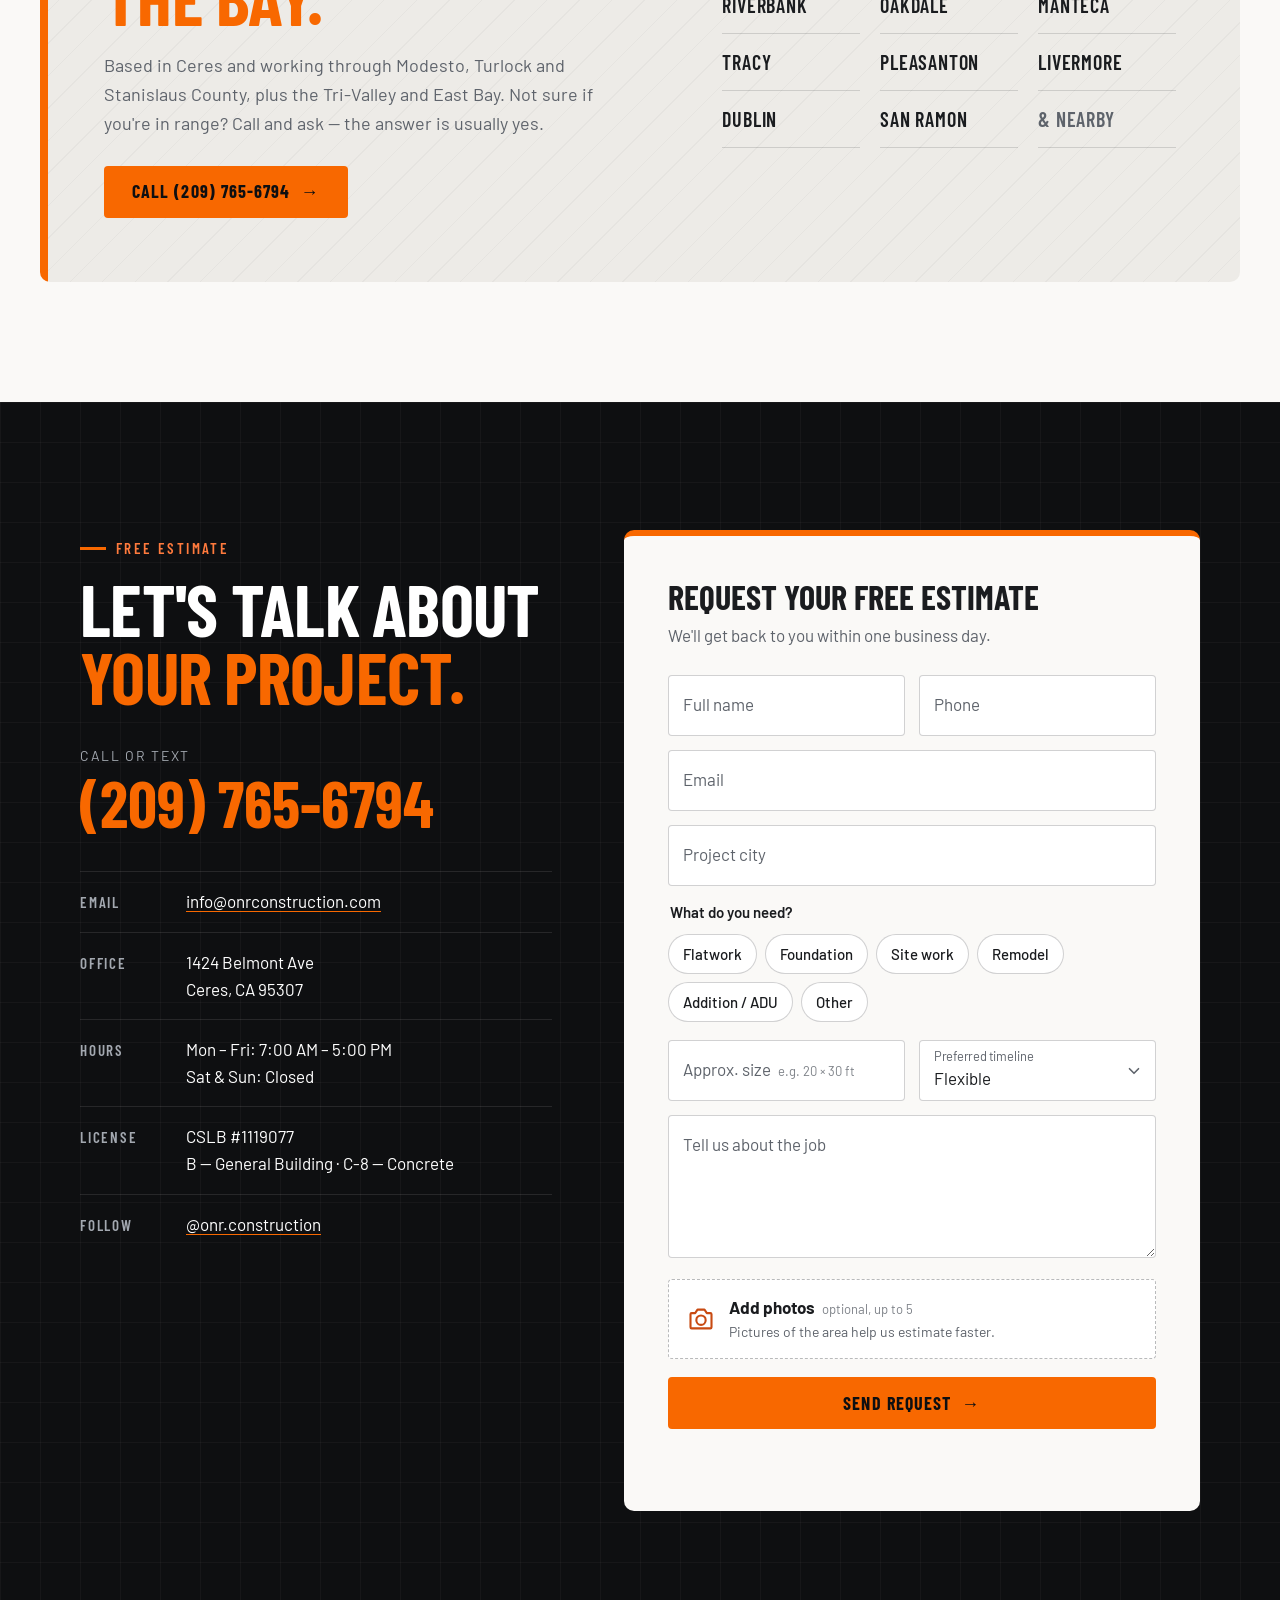
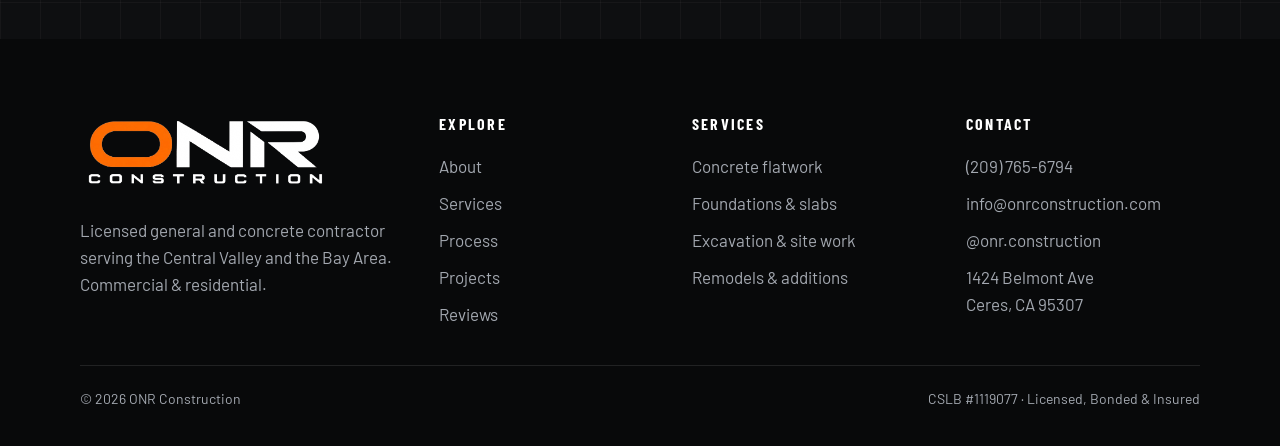
==== commit b726efb3: "Publish pricing section (bid guarantee + financing) Gordon approved publishing ahead of Victor's wor" ====
--- a/index.html
+++ b/index.html
@@ -453,6 +453,41 @@
   </div>
 </section>
 
+<!-- ═══════════ PRICING ═══════════ -->
+<!-- Wording follows ONR's written bid-guarantee terms; keep the conditions attached to the offer. -->
+<section class="pricing" id="pricing">
+  <div class="wrap">
+    <div class="section-head reveal">
+      <div>
+        <p class="eyebrow">Pricing</p>
+        <h2 class="section-title">Fair prices, <em>flexible payment.</em></h2>
+      </div>
+      <p class="section-lede">Straightforward pricing with no surprises &mdash; and options to make the project fit your budget.</p>
+    </div>
+
+    <div class="price-cards">
+      <article class="price-card price-card-lead reveal">
+        <p class="price-tag">Competitive Bid Guarantee</p>
+        <h3>Have a lower bid? We'll make every effort to beat it by up&nbsp;to&nbsp;10%.</h3>
+        <p class="price-fine">
+          Applies to a comparable, like-for-like written bid from a licensed and insured contractor,
+          subject to verification of the scope of work, materials, specifications and project terms.
+          The competing bid must be provided for review, and all adjustments are subject to
+          ONR Construction's approval.
+        </p>
+        <a href="#contact" class="price-link">Send us your bid <span aria-hidden="true">&rarr;</span></a>
+      </article>
+
+      <article class="price-card reveal">
+        <p class="price-tag">Financing</p>
+        <h3>Financing options available on&nbsp;request.</h3>
+        <p class="price-fine">We accept all major forms of payment. Ask about financing when you request your estimate.</p>
+        <a href="#contact" class="price-link">Ask about financing <span aria-hidden="true">&rarr;</span></a>
+      </article>
+    </div>
+  </div>
+</section>
+
 <!-- ═══════════ CTA BAND ═══════════ -->
 <section class="band">
   <div class="wrap band-inner reveal">
